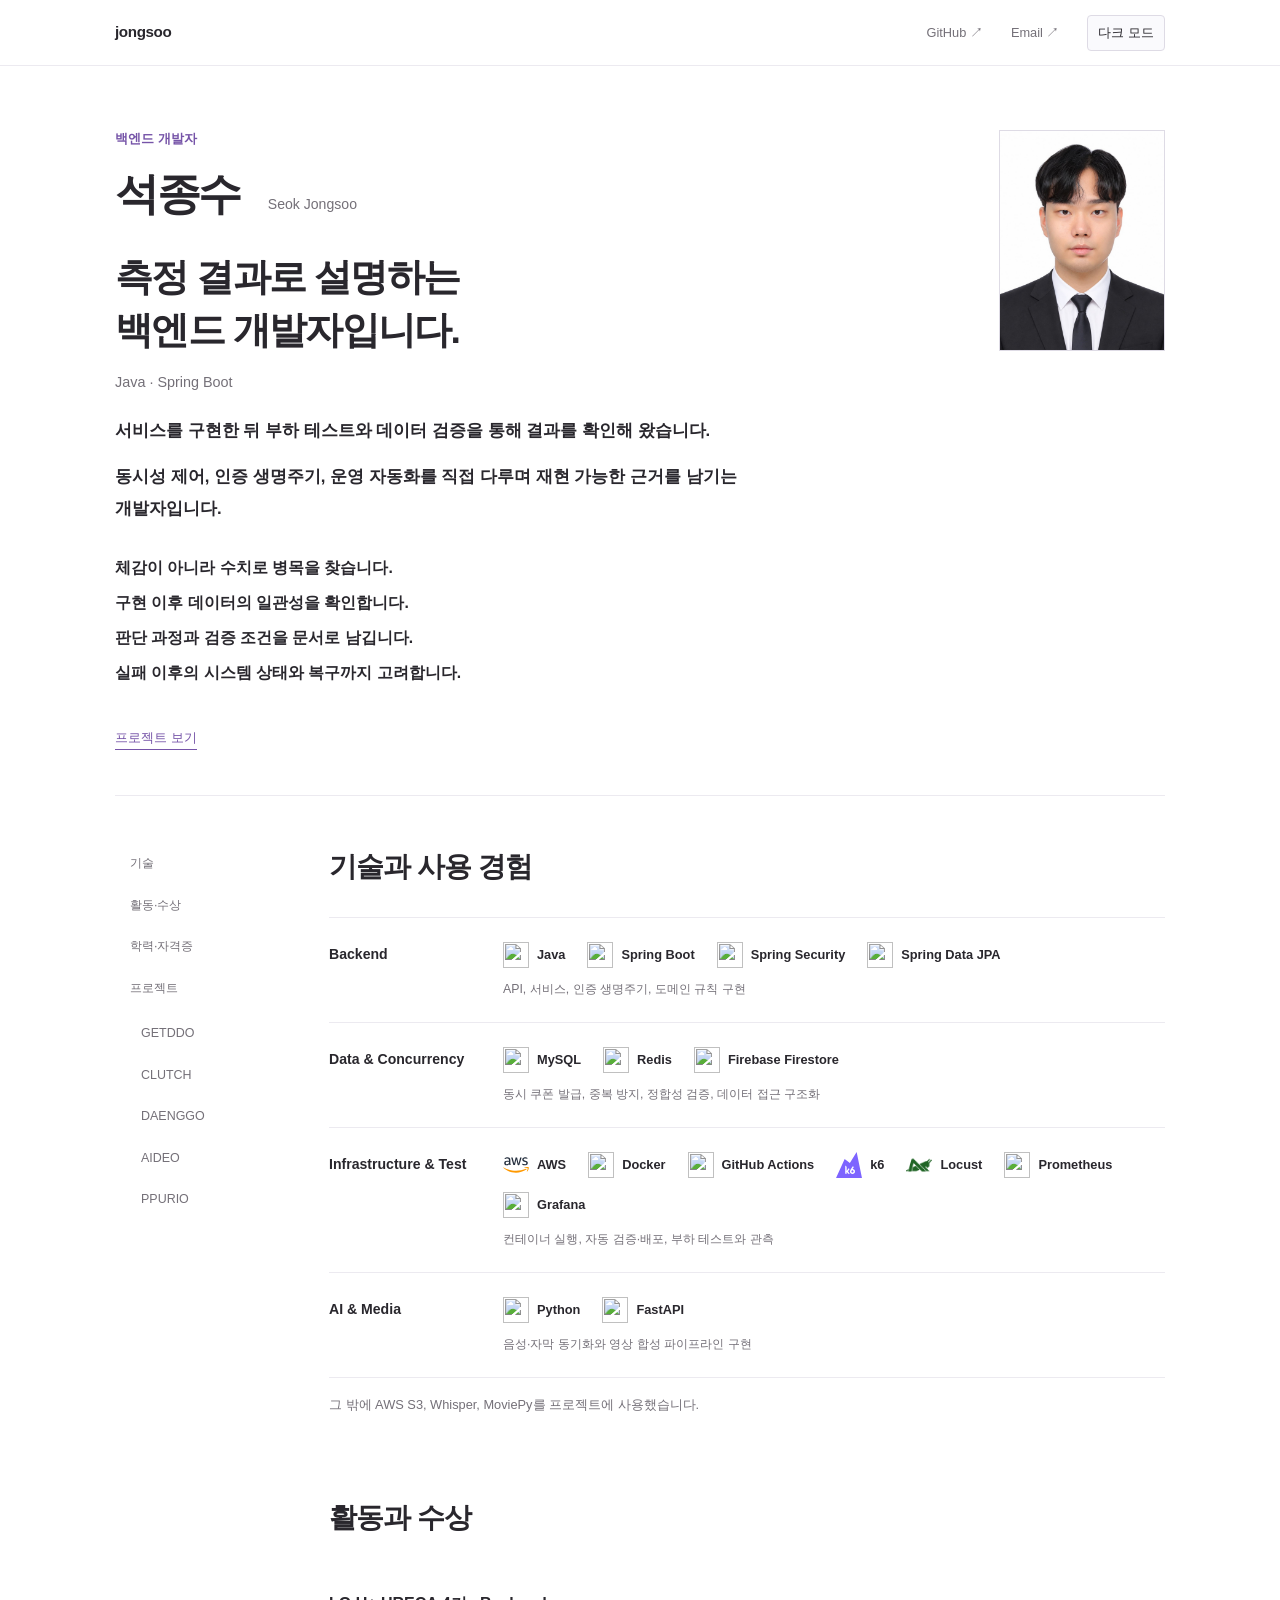
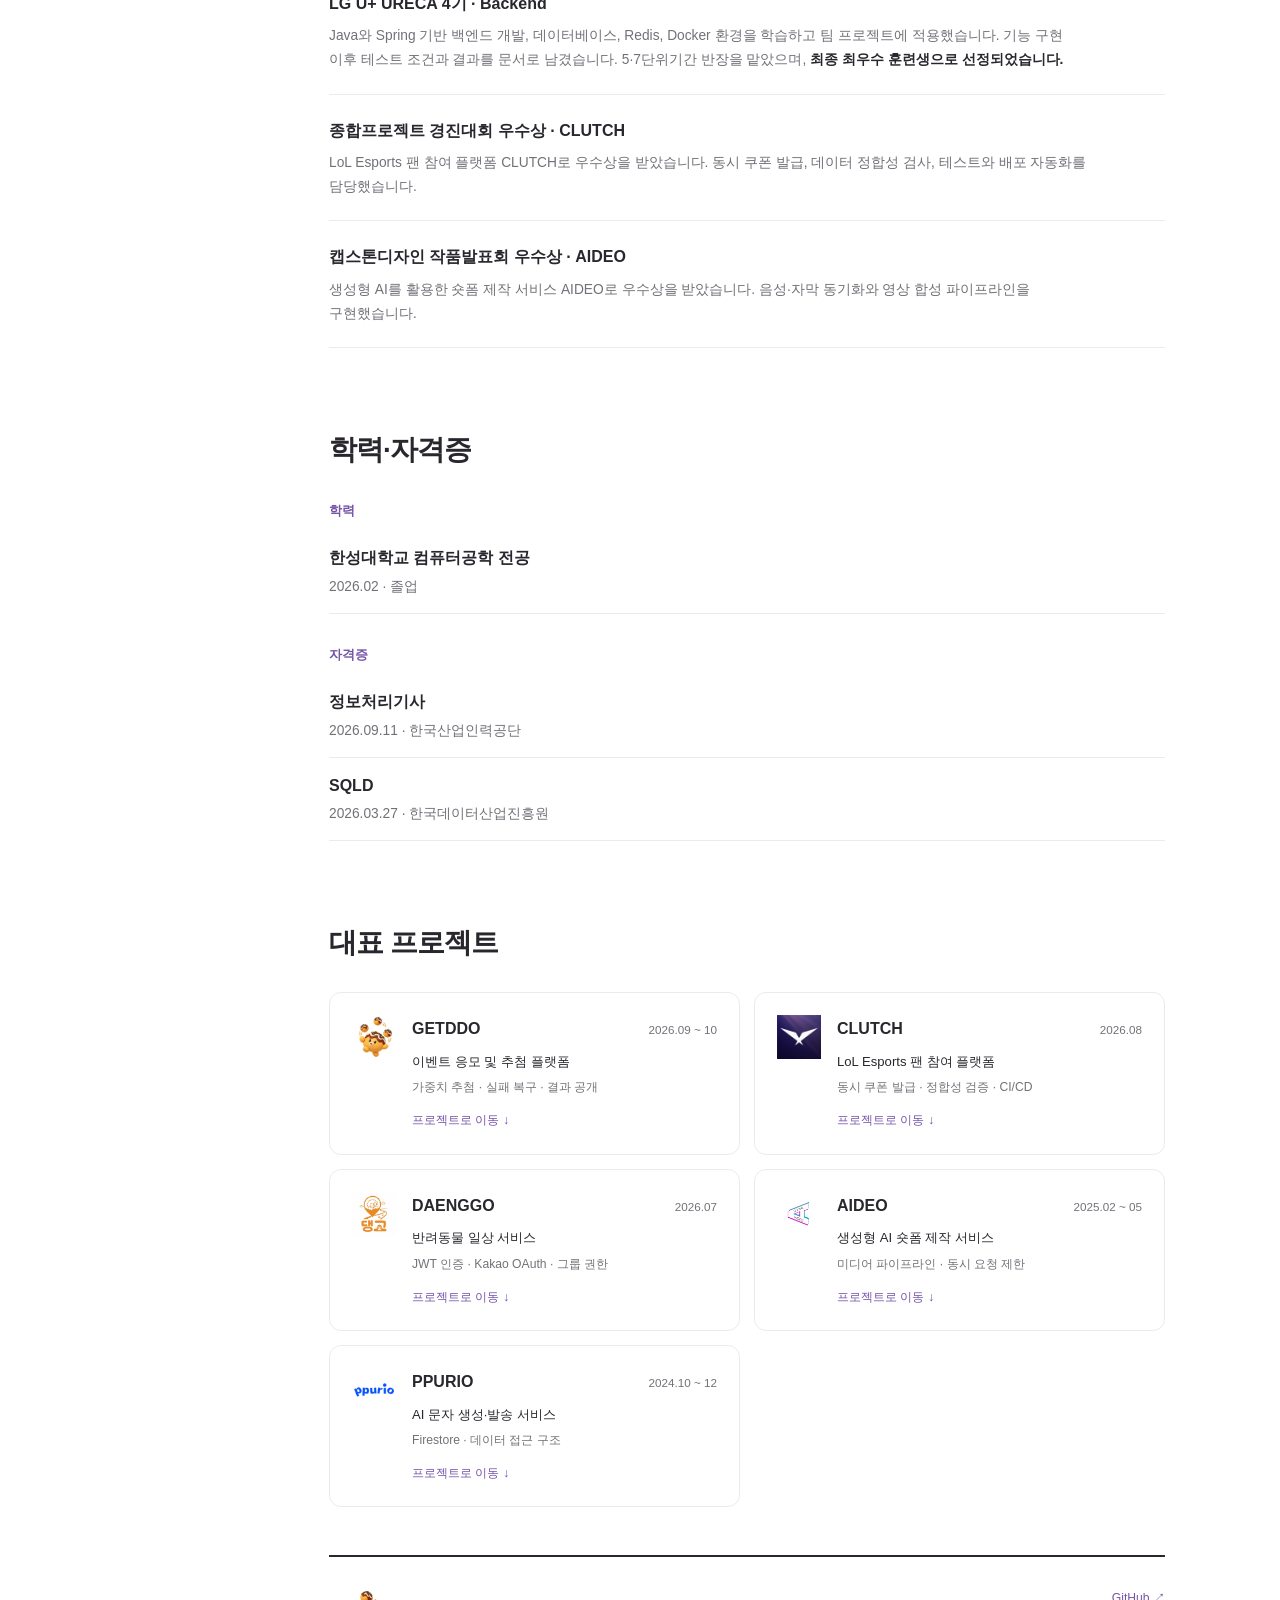
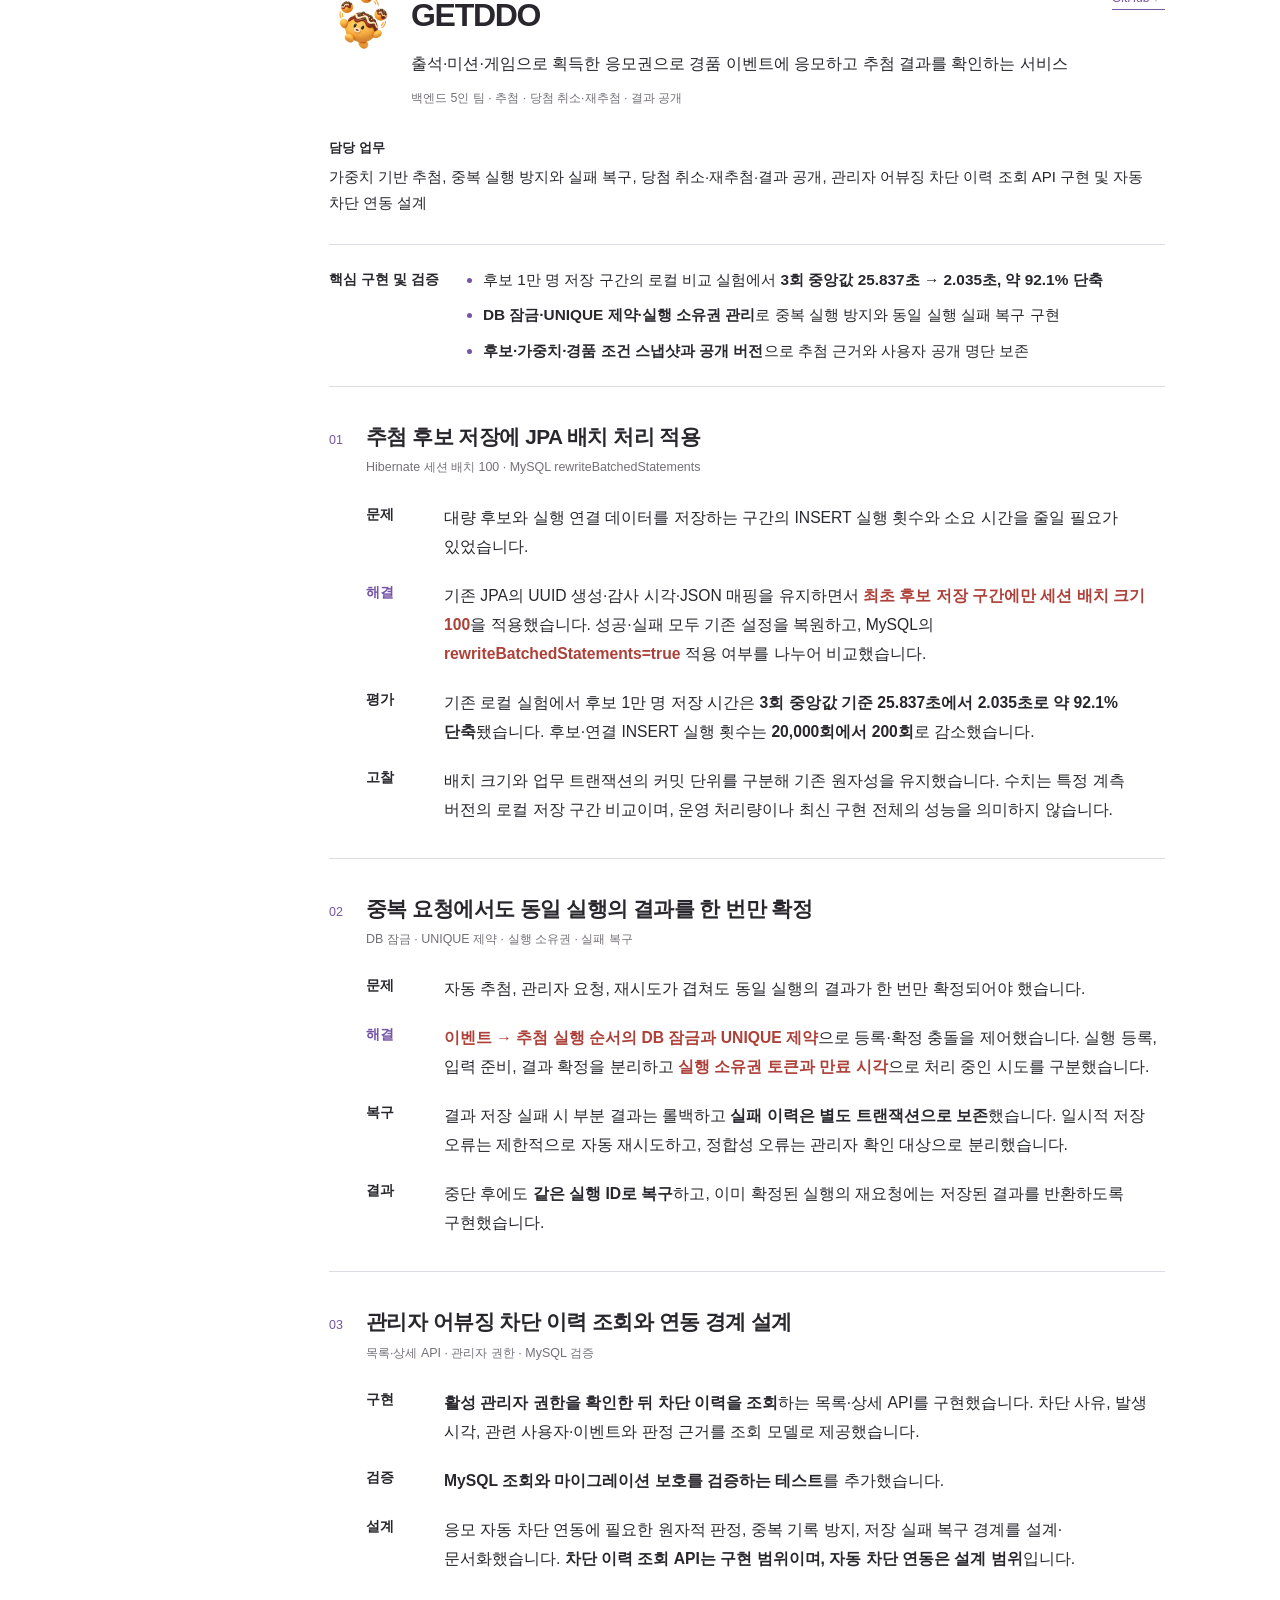
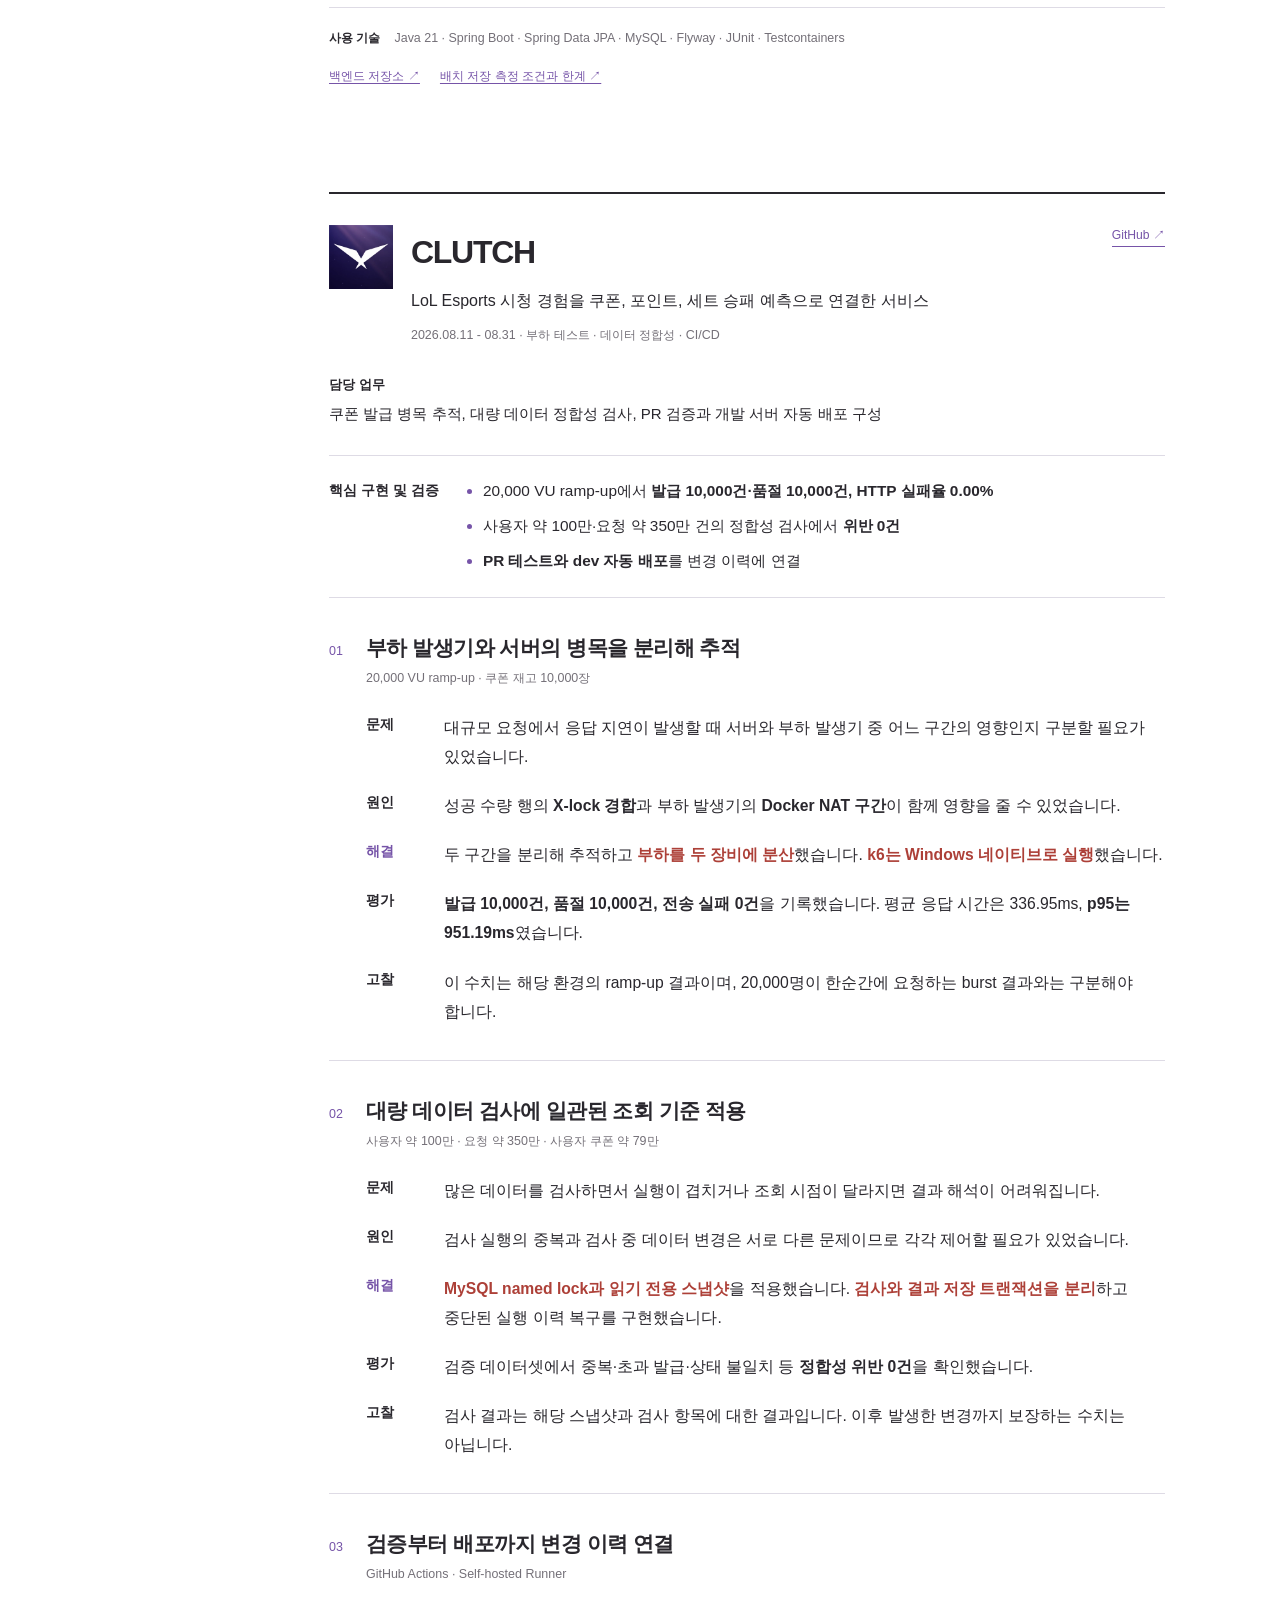
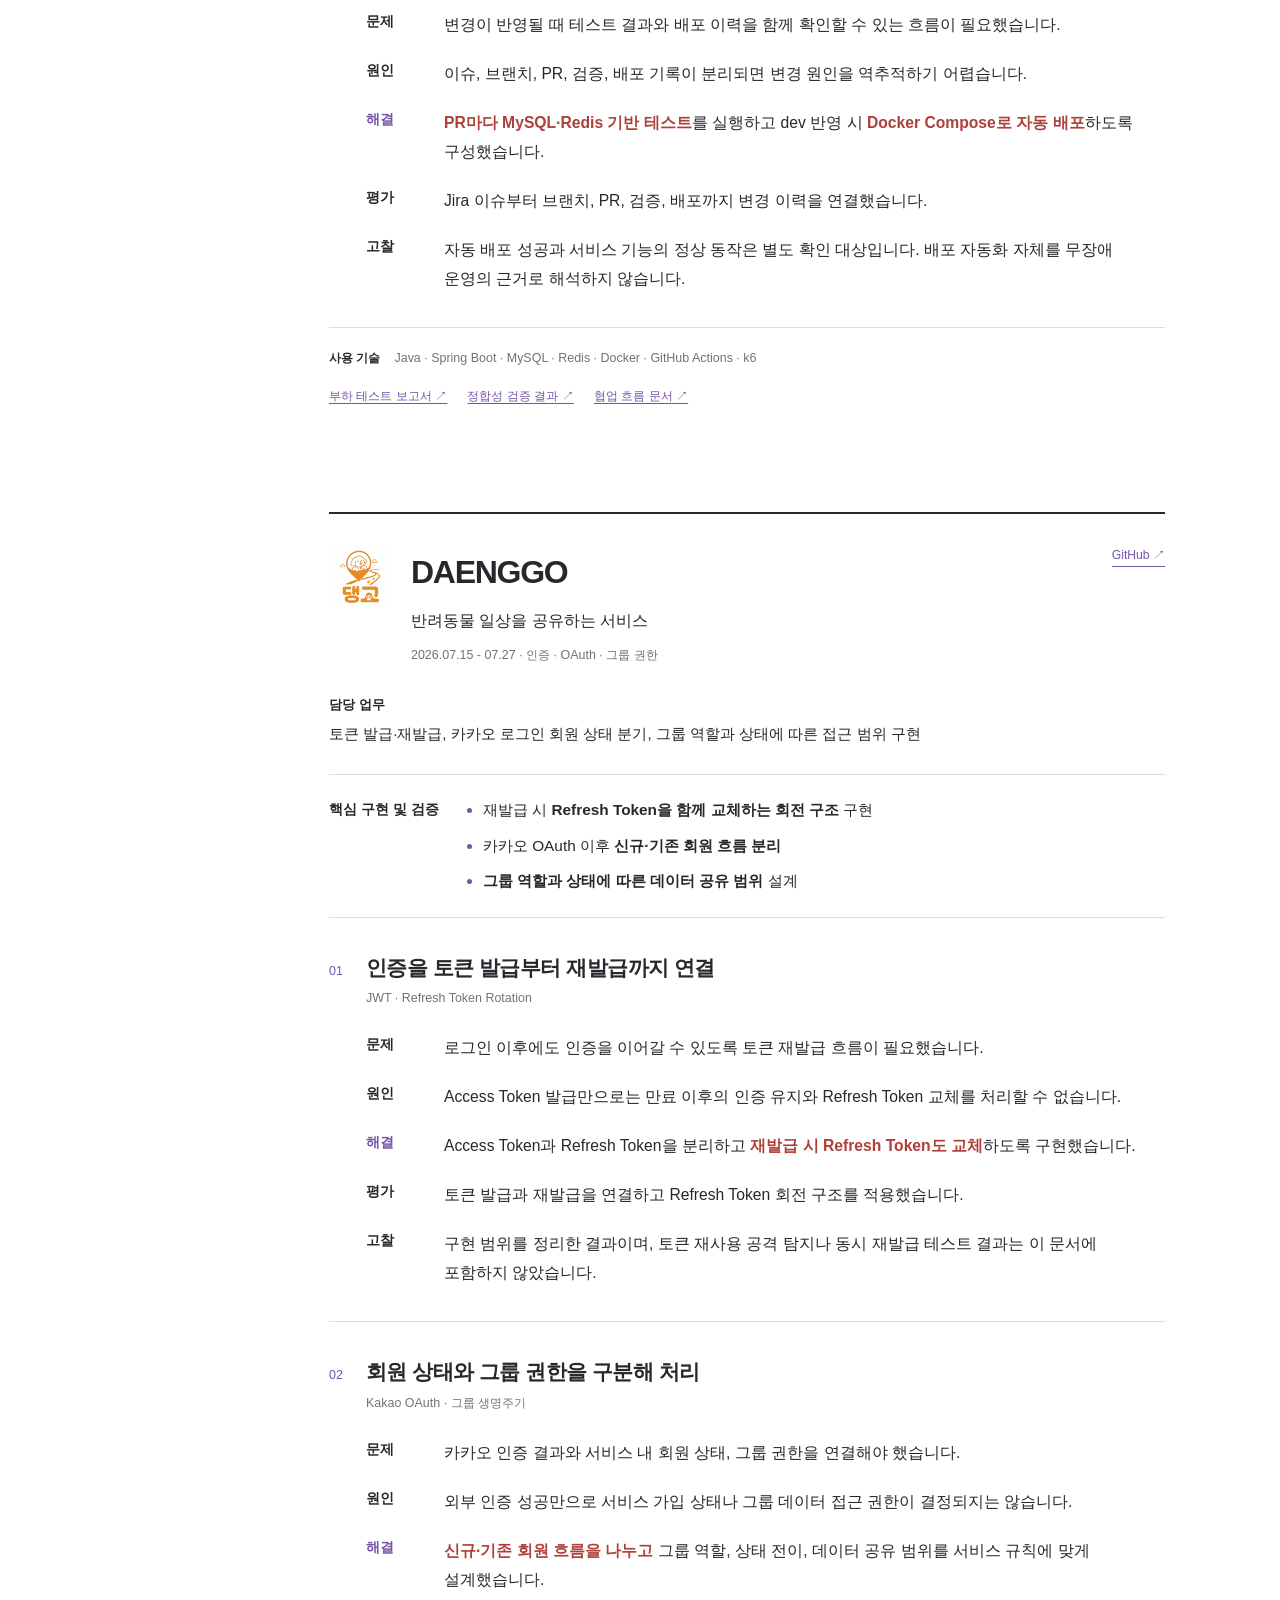
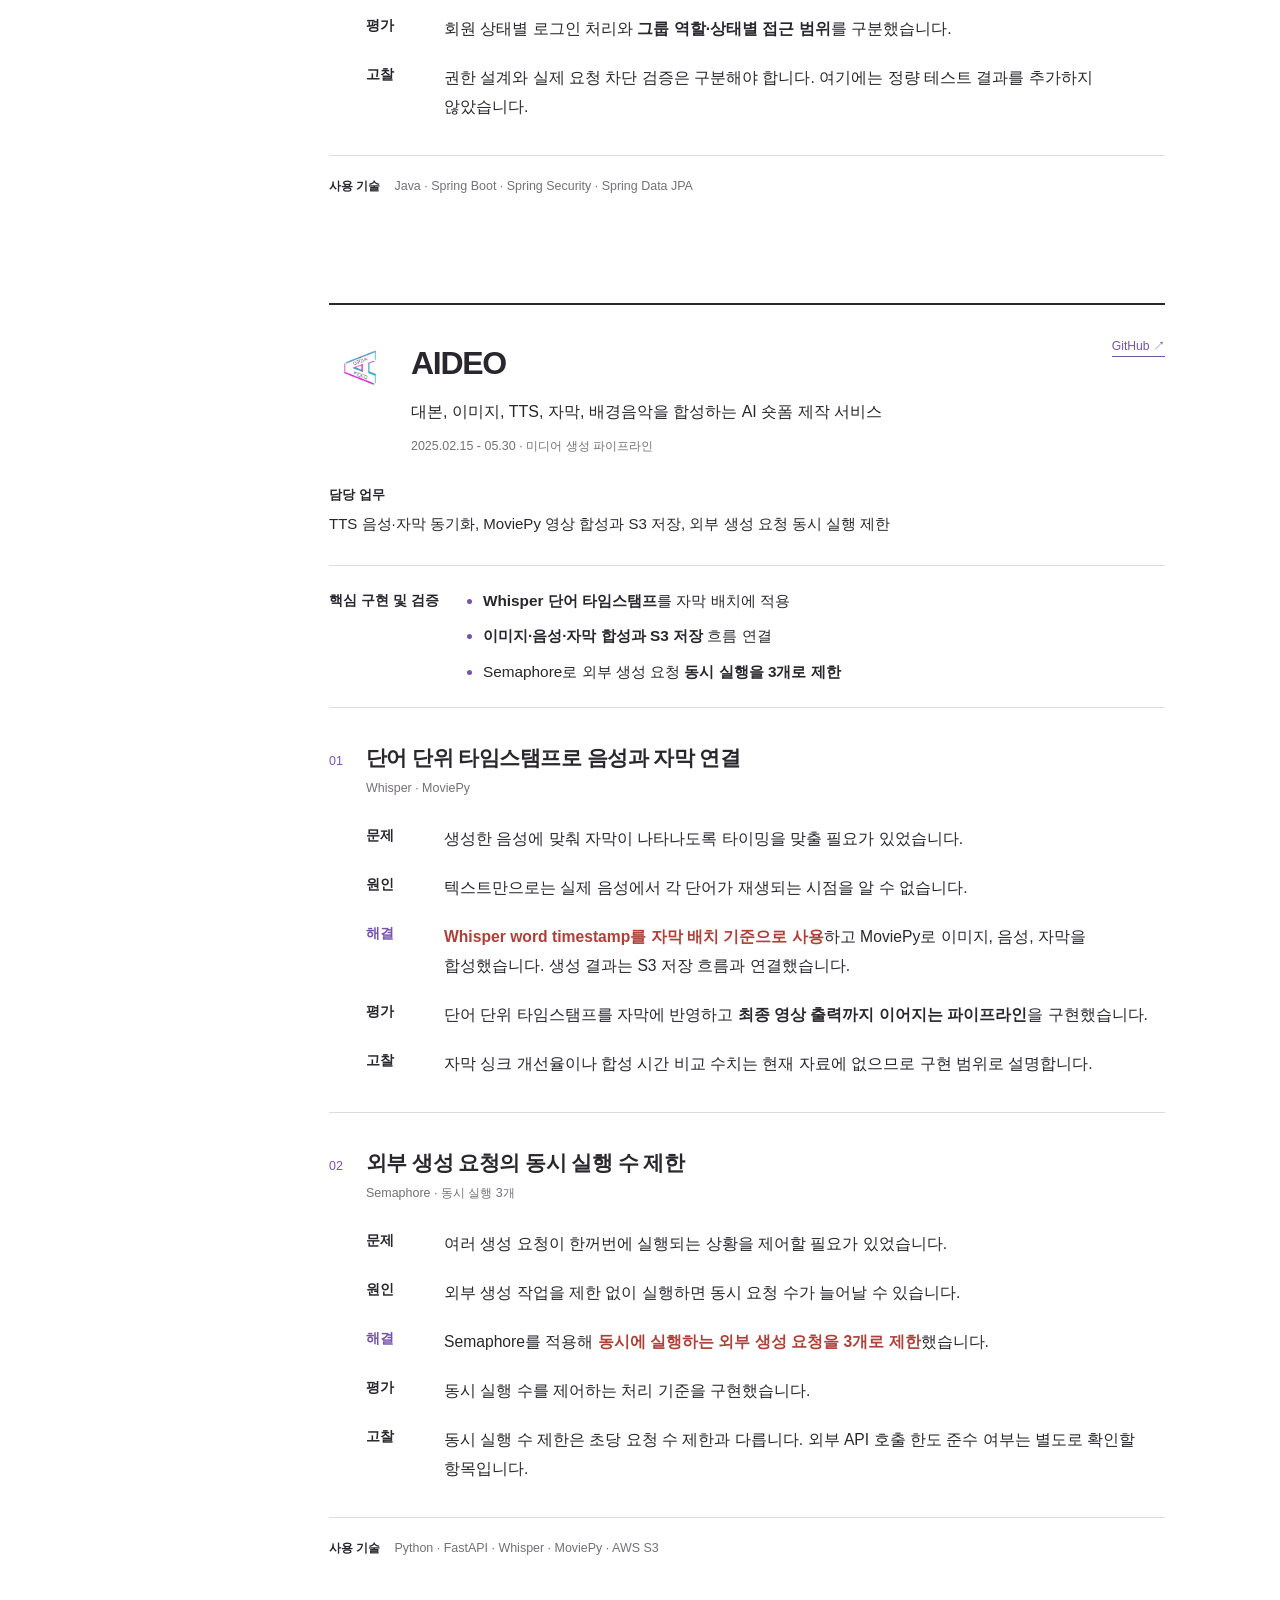
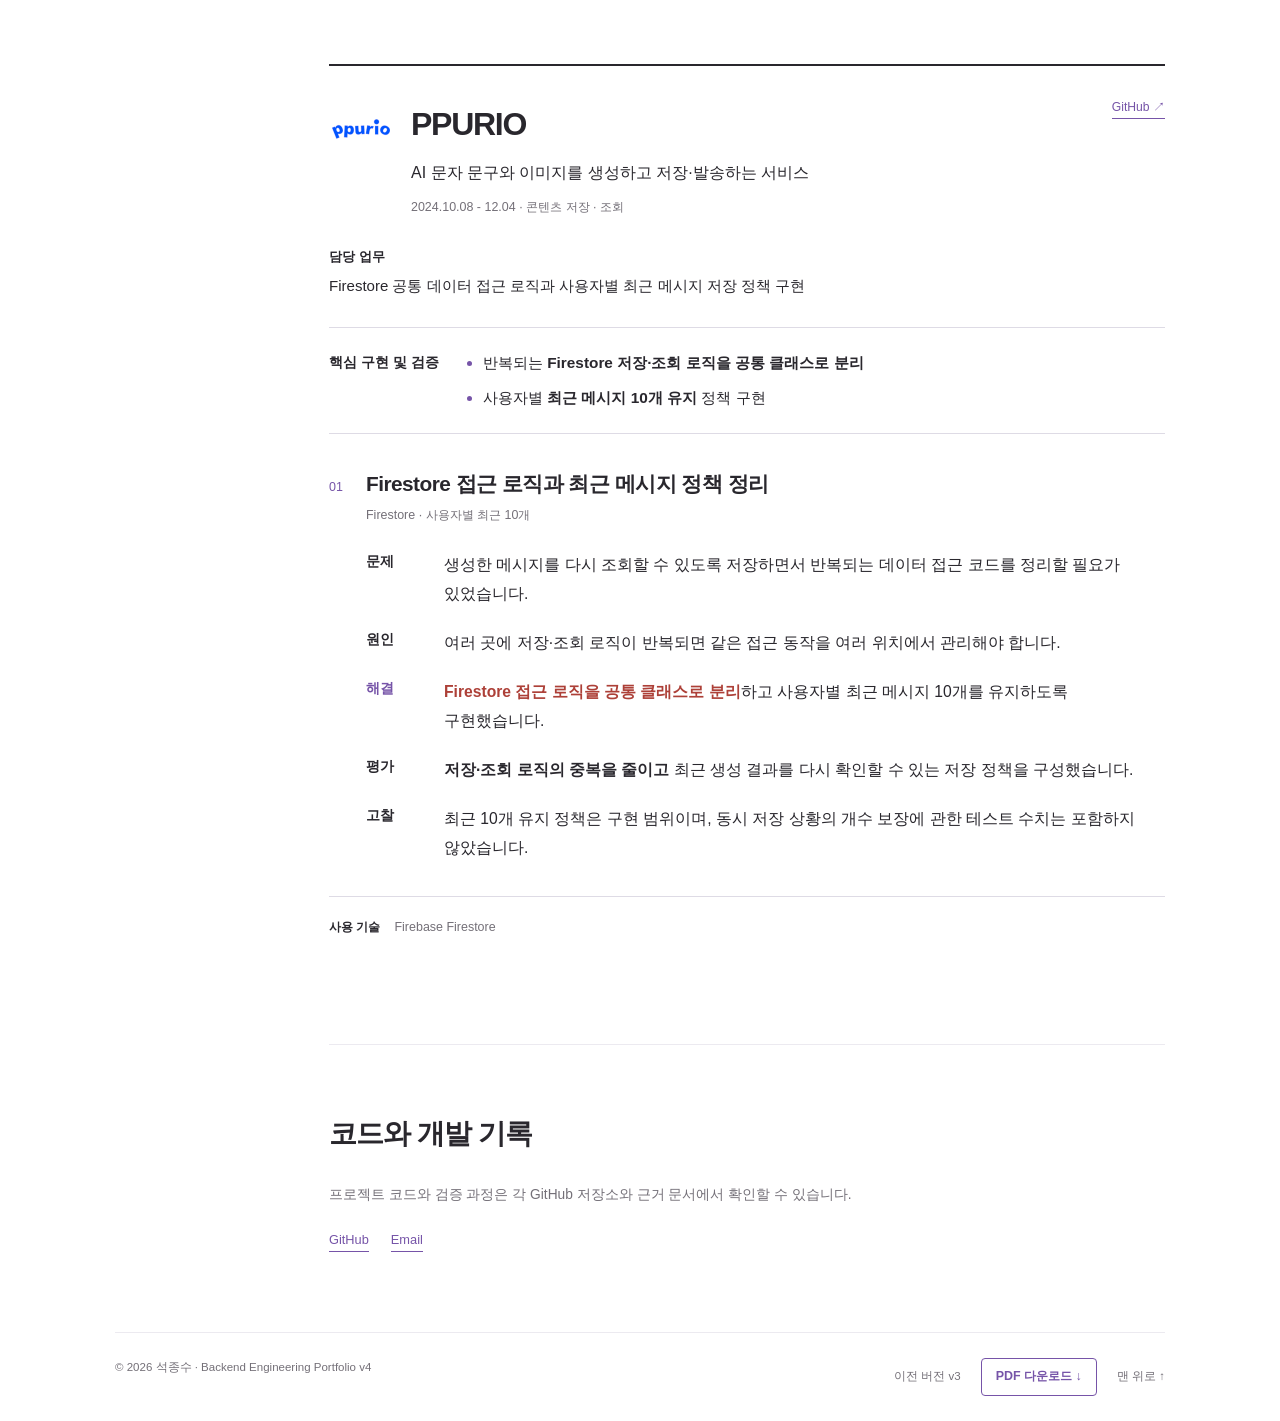
==== index.html @ 84644e37 "style: organize featured projects into navigation cards" ====
<!doctype html>
<html lang="ko">
<head>
  <meta charset="UTF-8"><meta name="viewport" content="width=device-width, initial-scale=1.0">
  <meta name="description" content="측정 결과로 설명하는 백엔드 개발자 석종수의 포트폴리오입니다.">
  <meta name="theme-color" content="#ffffff"><title>석종수 | Backend Engineering Portfolio v4</title>
  <script>
    (() => {
      let saved;
      try { saved = localStorage.getItem('portfolio-v2-theme'); } catch {}
      const theme = saved === 'dark' || saved === 'light'
        ? saved : (matchMedia('(prefers-color-scheme: dark)').matches ? 'dark' : 'light');
      document.documentElement.dataset.theme = theme;
      document.querySelector('meta[name="theme-color"]').content = theme === 'dark' ? '#17161c' : '#ffffff';
    })();
  </script>
  <link rel="stylesheet" href="styles.css?v=20261110-1">
</head>
<body>
  <a class="skip-link" href="#content">본문으로 바로가기</a>
  <header class="site-header"><a class="brand" href="#top">jongsoo</a><nav aria-label="외부 링크 및 화면 설정"><a href="https://github.com/seok-cess/Clutch-BE" target="_blank" rel="noreferrer">GitHub ↗</a><a href="mailto:whdtn7855@gmail.com">Email ↗</a><button class="theme-toggle" id="theme-toggle" type="button" aria-label="다크 모드" aria-pressed="false">다크 모드</button></nav></header>

  <section class="hero" id="top" aria-labelledby="hero-name">
    <div class="hero-copy">
      <p class="accent-text">백엔드 개발자</p>
      <div class="name-row"><h1 id="hero-name">석종수</h1><span>Seok Jongsoo</span></div>
      <p class="hero-statement">측정 결과로 설명하는<br>백엔드 개발자입니다.</p><p class="stack-line">Java · Spring Boot</p>
      <div class="introduction"><p>서비스를 구현한 뒤 부하 테스트와 데이터 검증을 통해 결과를 확인해 왔습니다.</p><p>동시성 제어, 인증 생명주기, 운영 자동화를 직접 다루며 재현 가능한 근거를 남기는 개발자입니다.</p></div>
      <ul class="principles"><li>체감이 아니라 수치로 병목을 찾습니다.</li><li>구현 이후 데이터의 일관성을 확인합니다.</li><li>판단 과정과 검증 조건을 문서로 남깁니다.</li><li>실패 이후의 시스템 상태와 복구까지 고려합니다.</li></ul>
      <a class="project-jump" href="#projects">프로젝트 보기</a>
    </div>
    <div class="portrait-placeholder"><img src="assets/profile.jpg" alt="검정색 정장을 입은 석종수의 프로필 사진" width="1106" height="1422" /></div>
  </section>

  <div class="page-layout" id="content">
    <nav class="section-nav" aria-label="페이지 목차">
      <a href="#skills">기술</a><a href="#activity">활동·수상</a><a href="#education">학력·자격증</a><a href="#projects">프로젝트</a>
      <div class="project-nav"><a href="#getddo">GETDDO</a><a href="#clutch">CLUTCH</a><a href="#daenggo">DAENGGO</a><a href="#aideo">AIDEO</a><a href="#ppurio">PPURIO</a></div>
    </nav>

    <main class="main-content">
      <section class="content-section" id="skills" aria-labelledby="skills-title">
        <h2 id="skills-title">기술과 사용 경험</h2>
        <div class="skill-groups">
          <section class="skill-group">
            <div class="skill-group-heading"><h3>Backend</h3><p>API, 서비스, 인증 생명주기, 도메인 규칙 구현</p></div>
            <ul class="skill-icons">
              <li><img src="https://cdn.jsdelivr.net/gh/devicons/devicon@latest/icons/java/java-original.svg" alt="" loading="lazy" width="36" height="36"><span>Java</span></li>
              <li><img src="https://cdn.jsdelivr.net/gh/devicons/devicon@latest/icons/spring/spring-original.svg" alt="" loading="lazy" width="36" height="36"><span>Spring Boot</span></li>
              <li><img src="https://cdn.jsdelivr.net/gh/devicons/devicon@latest/icons/spring/spring-original.svg" alt="" loading="lazy" width="36" height="36"><span>Spring Security</span></li>
              <li><img src="https://cdn.jsdelivr.net/gh/devicons/devicon@latest/icons/spring/spring-original.svg" alt="" loading="lazy" width="36" height="36"><span>Spring Data JPA</span></li>
            </ul>
          </section>
          <section class="skill-group">
            <div class="skill-group-heading"><h3>Data & Concurrency</h3><p>동시 쿠폰 발급, 중복 방지, 정합성 검증, 데이터 접근 구조화</p></div>
            <ul class="skill-icons">
              <li><img src="https://cdn.jsdelivr.net/gh/devicons/devicon@latest/icons/mysql/mysql-original.svg" alt="" loading="lazy" width="36" height="36"><span>MySQL</span></li>
              <li><img src="https://cdn.jsdelivr.net/gh/devicons/devicon@latest/icons/redis/redis-original.svg" alt="" loading="lazy" width="36" height="36"><span>Redis</span></li>
              <li><img src="https://cdn.jsdelivr.net/gh/devicons/devicon@latest/icons/firebase/firebase-original.svg" alt="" loading="lazy" width="36" height="36"><span>Firebase Firestore</span></li>
            </ul>
          </section>
          <section class="skill-group">
            <div class="skill-group-heading"><h3>Infrastructure & Test</h3><p>컨테이너 실행, 자동 검증·배포, 부하 테스트와 관측</p></div>
            <ul class="skill-icons">
              <li><img src="assets/icons/aws.svg" alt="" loading="lazy" width="36" height="36"><span>AWS</span></li>
              <li><img src="https://cdn.jsdelivr.net/gh/devicons/devicon@latest/icons/docker/docker-original.svg" alt="" loading="lazy" width="36" height="36"><span>Docker</span></li>
              <li><img src="https://cdn.jsdelivr.net/gh/devicons/devicon@latest/icons/githubactions/githubactions-original.svg" alt="" loading="lazy" width="36" height="36"><span>GitHub Actions</span></li>
              <li><img src="assets/icons/k6.svg" alt="" loading="lazy" width="36" height="36"><span>k6</span></li>
              <li><img src="assets/icons/locust.png" alt="" loading="lazy" width="36" height="36"><span>Locust</span></li>
              <li><img src="https://cdn.jsdelivr.net/gh/devicons/devicon@latest/icons/prometheus/prometheus-original.svg" alt="" loading="lazy" width="36" height="36"><span>Prometheus</span></li>
              <li><img src="https://cdn.jsdelivr.net/gh/devicons/devicon@latest/icons/grafana/grafana-original.svg" alt="" loading="lazy" width="36" height="36"><span>Grafana</span></li>
            </ul>
          </section>
          <section class="skill-group">
            <div class="skill-group-heading"><h3>AI & Media</h3><p>음성·자막 동기화와 영상 합성 파이프라인 구현</p></div>
            <ul class="skill-icons">
              <li><img src="https://cdn.jsdelivr.net/gh/devicons/devicon@latest/icons/python/python-original.svg" alt="" loading="lazy" width="36" height="36"><span>Python</span></li>
              <li><img src="https://cdn.jsdelivr.net/gh/devicons/devicon@latest/icons/fastapi/fastapi-original.svg" alt="" loading="lazy" width="36" height="36"><span>FastAPI</span></li>
            </ul>
          </section>
        </div>
        <p class="skill-additional">그 밖에 AWS S3, Whisper, MoviePy를 프로젝트에 사용했습니다.</p>
      </section>

      <section class="content-section" id="activity" aria-labelledby="activity-title"><h2 id="activity-title">활동과 수상</h2>
        <article class="simple-entry"><h3>LG U+ URECA 4기 · Backend</h3><p>Java와 Spring 기반 백엔드 개발, 데이터베이스, Redis, Docker 환경을 학습하고 팀 프로젝트에 적용했습니다. 기능 구현 이후 테스트 조건과 결과를 문서로 남겼습니다. 5·7단위기간 반장을 맡았으며, <strong>최종 최우수 훈련생으로 선정되었습니다.</strong></p></article>
        <article class="simple-entry"><h3>종합프로젝트 경진대회 우수상 · CLUTCH</h3><p>LoL Esports 팬 참여 플랫폼 CLUTCH로 우수상을 받았습니다. 동시 쿠폰 발급, 데이터 정합성 검사, 테스트와 배포 자동화를 담당했습니다.</p></article>
        <article class="simple-entry"><h3>캡스톤디자인 작품발표회 우수상 · AIDEO</h3><p>생성형 AI를 활용한 숏폼 제작 서비스 AIDEO로 우수상을 받았습니다. 음성·자막 동기화와 영상 합성 파이프라인을 구현했습니다.</p></article>
      </section>

      <section class="content-section" id="education" aria-labelledby="education-title"><h2 id="education-title">학력·자격증</h2>
        <div class="resume-group"><h3>학력</h3>
          <article class="simple-entry education-entry"><h3>한성대학교 컴퓨터공학 전공</h3><p>2026.02 · 졸업</p></article>
        </div>
        <div class="resume-group"><h3 id="certifications">자격증</h3>
          <article class="simple-entry"><h3>정보처리기사</h3><p><time datetime="2026-09-11">2026.09.11</time> · 한국산업인력공단</p></article>
          <article class="simple-entry"><h3>SQLD</h3><p><time datetime="2026-03-27">2026.03.27</time> · 한국데이터산업진흥원</p></article>
        </div>
      </section>

      <section class="content-section projects-section" id="projects" aria-labelledby="projects-title"><h2 id="projects-title">대표 프로젝트</h2>
        <div class="project-overview">
          <a href="#getddo" aria-label="GETDDO 프로젝트 상세로 이동">
            <img src="assets/getddo.png" alt="" width="44" height="44" loading="lazy">
            <div class="project-card-copy">
              <div class="project-card-heading"><strong>GETDDO</strong><small>2026.09 ~ 10</small></div><span>이벤트 응모 및 추첨 플랫폼</span><span class="project-card-role">가중치 추첨 · 실패 복구 · 결과 공개</span>
              <span class="project-card-link">프로젝트로 이동 <span aria-hidden="true">↓</span></span>
            </div>
          </a>
          <a href="#clutch" aria-label="CLUTCH 프로젝트 상세로 이동">
            <img src="assets/clutch.png" alt="" width="44" height="44" loading="lazy">
            <div class="project-card-copy">
              <div class="project-card-heading"><strong>CLUTCH</strong><small>2026.08</small></div><span>LoL Esports 팬 참여 플랫폼</span><span class="project-card-role">동시 쿠폰 발급 · 정합성 검증 · CI/CD</span>
              <span class="project-card-link">프로젝트로 이동 <span aria-hidden="true">↓</span></span>
            </div>
          </a>
          <a href="#daenggo" aria-label="DAENGGO 프로젝트 상세로 이동">
            <img src="assets/daenggo.png" alt="" width="44" height="44" loading="lazy">
            <div class="project-card-copy">
              <div class="project-card-heading"><strong>DAENGGO</strong><small>2026.07</small></div><span>반려동물 일상 서비스</span><span class="project-card-role">JWT 인증 · Kakao OAuth · 그룹 권한</span>
              <span class="project-card-link">프로젝트로 이동 <span aria-hidden="true">↓</span></span>
            </div>
          </a>
          <a href="#aideo" aria-label="AIDEO 프로젝트 상세로 이동">
            <img src="assets/aideo.png" alt="" width="44" height="44" loading="lazy">
            <div class="project-card-copy">
              <div class="project-card-heading"><strong>AIDEO</strong><small>2025.02 ~ 05</small></div><span>생성형 AI 숏폼 제작 서비스</span><span class="project-card-role">미디어 파이프라인 · 동시 요청 제한</span>
              <span class="project-card-link">프로젝트로 이동 <span aria-hidden="true">↓</span></span>
            </div>
          </a>
          <a href="#ppurio" aria-label="PPURIO 프로젝트 상세로 이동">
            <img src="assets/ppurio.png" alt="" width="44" height="44" loading="lazy">
            <div class="project-card-copy">
              <div class="project-card-heading"><strong>PPURIO</strong><small>2024.10 ~ 12</small></div><span>AI 문자 생성·발송 서비스</span><span class="project-card-role">Firestore · 데이터 접근 구조</span>
              <span class="project-card-link">프로젝트로 이동 <span aria-hidden="true">↓</span></span>
            </div>
          </a>
        </div>
      </section>

      <article class="project-document case-document" id="getddo" aria-labelledby="getddo-title">
        <header class="project-header">
          <img class="case-logo" src="assets/getddo.png" width="64" height="64" alt="GETDDO GitHub 조직 프로필 이미지" loading="lazy">
          <div class="project-heading"><h2 id="getddo-title">GETDDO</h2><p class="case-description">출석·미션·게임으로 획득한 응모권으로 경품 이벤트에 응모하고 추첨 결과를 확인하는 서비스</p><p class="case-meta">백엔드 5인 팀 · 추첨 · 당첨 취소·재추첨 · 결과 공개</p></div>
          <a href="https://github.com/Uplus-GETDDO/getddo-be" target="_blank" rel="noreferrer">GitHub ↗</a>
        </header>
        <p class="responsibility"><strong>담당 업무</strong>가중치 기반 추첨, 중복 실행 방지와 실패 복구, 당첨 취소·재추첨·결과 공개, 관리자 어뷰징 차단 이력 조회 API 구현 및 자동 차단 연동 설계</p>
        <section class="key-results" aria-label="GETDDO 핵심 구현 및 검증"><h3>핵심 구현 및 검증</h3><ul><li>후보 1만 명 저장 구간의 로컬 비교 실험에서 <strong>3회 중앙값 25.837초 → 2.035초, 약 92.1% 단축</strong></li><li><strong>DB 잠금·UNIQUE 제약·실행 소유권 관리</strong>로 중복 실행 방지와 동일 실행 실패 복구 구현</li><li><strong>후보·가중치·경품 조건 스냅샷과 공개 버전</strong>으로 추첨 근거와 사용자 공개 명단 보존</li></ul></section>
        <div class="case-list">
          <section class="project-case" aria-labelledby="getddo-case-1">
            <header class="case-heading"><span aria-hidden="true">01</span><div><h3 id="getddo-case-1">추첨 후보 저장에 JPA 배치 처리 적용</h3><p>Hibernate 세션 배치 100 · MySQL rewriteBatchedStatements</p></div></header>
            <dl class="case-stages">
              <div><dt>문제</dt><dd>대량 후보와 실행 연결 데이터를 저장하는 구간의 INSERT 실행 횟수와 소요 시간을 줄일 필요가 있었습니다.</dd></div>
              <div class="solution"><dt>해결</dt><dd>기존 JPA의 UUID 생성·감사 시각·JSON 매핑을 유지하면서 <strong>최초 후보 저장 구간에만 세션 배치 크기 100</strong>을 적용했습니다. 성공·실패 모두 기존 설정을 복원하고, MySQL의 <strong>rewriteBatchedStatements=true</strong> 적용 여부를 나누어 비교했습니다.</dd></div>
              <div><dt>평가</dt><dd>기존 로컬 실험에서 후보 1만 명 저장 시간은 <strong>3회 중앙값 기준 25.837초에서 2.035초로 약 92.1% 단축</strong>됐습니다. 후보·연결 INSERT 실행 횟수는 <strong>20,000회에서 200회</strong>로 감소했습니다.</dd></div>
              <div><dt>고찰</dt><dd>배치 크기와 업무 트랜잭션의 커밋 단위를 구분해 기존 원자성을 유지했습니다. 수치는 특정 계측 버전의 로컬 저장 구간 비교이며, 운영 처리량이나 최신 구현 전체의 성능을 의미하지 않습니다.</dd></div>
            </dl>
          </section>
          <section class="project-case" aria-labelledby="getddo-case-2">
            <header class="case-heading"><span aria-hidden="true">02</span><div><h3 id="getddo-case-2">중복 요청에서도 동일 실행의 결과를 한 번만 확정</h3><p>DB 잠금 · UNIQUE 제약 · 실행 소유권 · 실패 복구</p></div></header>
            <dl class="case-stages">
              <div><dt>문제</dt><dd>자동 추첨, 관리자 요청, 재시도가 겹쳐도 동일 실행의 결과가 한 번만 확정되어야 했습니다.</dd></div>
              <div class="solution"><dt>해결</dt><dd><strong>이벤트 → 추첨 실행 순서의 DB 잠금과 UNIQUE 제약</strong>으로 등록·확정 충돌을 제어했습니다. 실행 등록, 입력 준비, 결과 확정을 분리하고 <strong>실행 소유권 토큰과 만료 시각</strong>으로 처리 중인 시도를 구분했습니다.</dd></div>
              <div><dt>복구</dt><dd>결과 저장 실패 시 부분 결과는 롤백하고 <strong>실패 이력은 별도 트랜잭션으로 보존</strong>했습니다. 일시적 저장 오류는 제한적으로 자동 재시도하고, 정합성 오류는 관리자 확인 대상으로 분리했습니다.</dd></div>
              <div><dt>결과</dt><dd>중단 후에도 <strong>같은 실행 ID로 복구</strong>하고, 이미 확정된 실행의 재요청에는 저장된 결과를 반환하도록 구현했습니다.</dd></div>
            </dl>
          </section>
          <section class="project-case" aria-labelledby="getddo-case-3">
            <header class="case-heading"><span aria-hidden="true">03</span><div><h3 id="getddo-case-3">관리자 어뷰징 차단 이력 조회와 연동 경계 설계</h3><p>목록·상세 API · 관리자 권한 · MySQL 검증</p></div></header>
            <dl class="case-stages">
              <div><dt>구현</dt><dd><strong>활성 관리자 권한을 확인한 뒤 차단 이력을 조회</strong>하는 목록·상세 API를 구현했습니다. 차단 사유, 발생 시각, 관련 사용자·이벤트와 판정 근거를 조회 모델로 제공했습니다.</dd></div>
              <div><dt>검증</dt><dd><strong>MySQL 조회와 마이그레이션 보호를 검증하는 테스트</strong>를 추가했습니다.</dd></div>
              <div><dt>설계</dt><dd>응모 자동 차단 연동에 필요한 원자적 판정, 중복 기록 방지, 저장 실패 복구 경계를 설계·문서화했습니다. <strong>차단 이력 조회 API는 구현 범위이며, 자동 차단 연동은 설계 범위</strong>입니다.</dd></div>
            </dl>
          </section>
        </div>
        <footer class="case-footer"><p><strong>사용 기술</strong>Java 21 · Spring Boot · Spring Data JPA · MySQL · Flyway · JUnit · Testcontainers</p><nav aria-label="GETDDO 근거 자료"><a href="https://github.com/Uplus-GETDDO/getddo-be" target="_blank" rel="noreferrer">백엔드 저장소 ↗</a><a href="https://github.com/Uplus-GETDDO/getddo-be/blob/HEAD/docs/03-database/drawing-snapshot-batching.md" target="_blank" rel="noreferrer">배치 저장 측정 조건과 한계 ↗</a></nav></footer>
      </article>

      <article class="project-document case-document" id="clutch" aria-labelledby="clutch-title">
        <header class="project-header">
          <img class="case-logo" src="assets/clutch.png" width="64" height="64" alt="CLUTCH 로고" loading="lazy">
          <div class="project-heading"><h2 id="clutch-title">CLUTCH</h2><p class="case-description">LoL Esports 시청 경험을 쿠폰, 포인트, 세트 승패 예측으로 연결한 서비스</p><p class="case-meta">2026.08.11 - 08.31 · 부하 테스트 · 데이터 정합성 · CI/CD</p></div>
          <a href="https://github.com/seok-cess/Clutch-BE" target="_blank" rel="noreferrer">GitHub ↗</a>
        </header>
        <p class="responsibility"><strong>담당 업무</strong>쿠폰 발급 병목 추적, 대량 데이터 정합성 검사, PR 검증과 개발 서버 자동 배포 구성</p>
        <section class="key-results" aria-label="CLUTCH 핵심 구현 및 검증"><h3>핵심 구현 및 검증</h3><ul><li>20,000 VU ramp-up에서 <strong>발급 10,000건·품절 10,000건, HTTP 실패율 0.00%</strong></li><li>사용자 약 100만·요청 약 350만 건의 정합성 검사에서 <strong>위반 0건</strong></li><li><strong>PR 테스트와 dev 자동 배포</strong>를 변경 이력에 연결</li></ul></section>
        <div class="case-list">
          <section class="project-case" aria-labelledby="clutch-case-1">
            <header class="case-heading"><span aria-hidden="true">01</span><div><h3 id="clutch-case-1">부하 발생기와 서버의 병목을 분리해 추적</h3><p>20,000 VU ramp-up · 쿠폰 재고 10,000장</p></div></header>
            <dl class="case-stages"><div><dt>문제</dt><dd>대규모 요청에서 응답 지연이 발생할 때 서버와 부하 발생기 중 어느 구간의 영향인지 구분할 필요가 있었습니다.</dd></div><div><dt>원인</dt><dd>성공 수량 행의 <strong>X-lock 경합</strong>과 부하 발생기의 <strong>Docker NAT 구간</strong>이 함께 영향을 줄 수 있었습니다.</dd></div><div class="solution"><dt>해결</dt><dd>두 구간을 분리해 추적하고 <strong>부하를 두 장비에 분산</strong>했습니다. <strong>k6는 Windows 네이티브로 실행</strong>했습니다.</dd></div><div><dt>평가</dt><dd><strong>발급 10,000건, 품절 10,000건, 전송 실패 0건</strong>을 기록했습니다. 평균 응답 시간은 336.95ms, <strong>p95는 951.19ms</strong>였습니다.</dd></div><div><dt>고찰</dt><dd>이 수치는 해당 환경의 ramp-up 결과이며, 20,000명이 한순간에 요청하는 burst 결과와는 구분해야 합니다.</dd></div></dl>
          </section>
          <section class="project-case" aria-labelledby="clutch-case-2">
            <header class="case-heading"><span aria-hidden="true">02</span><div><h3 id="clutch-case-2">대량 데이터 검사에 일관된 조회 기준 적용</h3><p>사용자 약 100만 · 요청 약 350만 · 사용자 쿠폰 약 79만</p></div></header>
            <dl class="case-stages"><div><dt>문제</dt><dd>많은 데이터를 검사하면서 실행이 겹치거나 조회 시점이 달라지면 결과 해석이 어려워집니다.</dd></div><div><dt>원인</dt><dd>검사 실행의 중복과 검사 중 데이터 변경은 서로 다른 문제이므로 각각 제어할 필요가 있었습니다.</dd></div><div class="solution"><dt>해결</dt><dd><strong>MySQL named lock과 읽기 전용 스냅샷</strong>을 적용했습니다. <strong>검사와 결과 저장 트랜잭션을 분리</strong>하고 중단된 실행 이력 복구를 구현했습니다.</dd></div><div><dt>평가</dt><dd>검증 데이터셋에서 중복·초과 발급·상태 불일치 등 <strong>정합성 위반 0건</strong>을 확인했습니다.</dd></div><div><dt>고찰</dt><dd>검사 결과는 해당 스냅샷과 검사 항목에 대한 결과입니다. 이후 발생한 변경까지 보장하는 수치는 아닙니다.</dd></div></dl>
          </section>
          <section class="project-case" aria-labelledby="clutch-case-3">
            <header class="case-heading"><span aria-hidden="true">03</span><div><h3 id="clutch-case-3">검증부터 배포까지 변경 이력 연결</h3><p>GitHub Actions · Self-hosted Runner</p></div></header>
            <dl class="case-stages"><div><dt>문제</dt><dd>변경이 반영될 때 테스트 결과와 배포 이력을 함께 확인할 수 있는 흐름이 필요했습니다.</dd></div><div><dt>원인</dt><dd>이슈, 브랜치, PR, 검증, 배포 기록이 분리되면 변경 원인을 역추적하기 어렵습니다.</dd></div><div class="solution"><dt>해결</dt><dd><strong>PR마다 MySQL·Redis 기반 테스트</strong>를 실행하고 dev 반영 시 <strong>Docker Compose로 자동 배포</strong>하도록 구성했습니다.</dd></div><div><dt>평가</dt><dd>Jira 이슈부터 브랜치, PR, 검증, 배포까지 변경 이력을 연결했습니다.</dd></div><div><dt>고찰</dt><dd>자동 배포 성공과 서비스 기능의 정상 동작은 별도 확인 대상입니다. 배포 자동화 자체를 무장애 운영의 근거로 해석하지 않습니다.</dd></div></dl>
          </section>
        </div>
        <footer class="case-footer"><p><strong>사용 기술</strong>Java · Spring Boot · MySQL · Redis · Docker · GitHub Actions · k6</p><nav aria-label="CLUTCH 근거 자료"><a href="https://github.com/seok-cess/Clutch-BE/blob/dev/docs/07-verification/results/2026-08-30-coupon-20000-vu-load-test.md" target="_blank" rel="noreferrer">부하 테스트 보고서 ↗</a><a href="https://github.com/seok-cess/Clutch-BE/blob/dev/docs/07-verification/results/2026-08-26-coupon-integrity.md" target="_blank" rel="noreferrer">정합성 검증 결과 ↗</a><a href="https://github.com/seok-cess/Clutch-BE/blob/dev/docs/04-conventions/jira-github-workflow.md" target="_blank" rel="noreferrer">협업 흐름 문서 ↗</a></nav></footer>
      </article>

      <article class="project-document case-document" id="daenggo" aria-labelledby="daenggo-title">
        <header class="project-header">
          <img class="case-logo" src="assets/daenggo.png" width="64" height="64" alt="댕고 로고" loading="lazy">
          <div class="project-heading"><h2 id="daenggo-title">DAENGGO</h2><p class="case-description">반려동물 일상을 공유하는 서비스</p><p class="case-meta">2026.07.15 - 07.27 · 인증 · OAuth · 그룹 권한</p></div>
          <a href="https://github.com/meongkk/daenggo-BE" target="_blank" rel="noreferrer">GitHub ↗</a>
        </header>
        <p class="responsibility"><strong>담당 업무</strong>토큰 발급·재발급, 카카오 로그인 회원 상태 분기, 그룹 역할과 상태에 따른 접근 범위 구현</p>
        <section class="key-results" aria-label="DAENGGO 핵심 구현 및 검증"><h3>핵심 구현 및 검증</h3><ul><li>재발급 시 <strong>Refresh Token을 함께 교체하는 회전 구조</strong> 구현</li><li>카카오 OAuth 이후 <strong>신규·기존 회원 흐름 분리</strong></li><li><strong>그룹 역할과 상태에 따른 데이터 공유 범위</strong> 설계</li></ul></section>
        <div class="case-list">
          <section class="project-case" aria-labelledby="daenggo-case-1">
            <header class="case-heading"><span aria-hidden="true">01</span><div><h3 id="daenggo-case-1">인증을 토큰 발급부터 재발급까지 연결</h3><p>JWT · Refresh Token Rotation</p></div></header>
            <dl class="case-stages"><div><dt>문제</dt><dd>로그인 이후에도 인증을 이어갈 수 있도록 토큰 재발급 흐름이 필요했습니다.</dd></div><div><dt>원인</dt><dd>Access Token 발급만으로는 만료 이후의 인증 유지와 Refresh Token 교체를 처리할 수 없습니다.</dd></div><div class="solution"><dt>해결</dt><dd>Access Token과 Refresh Token을 분리하고 <strong>재발급 시 Refresh Token도 교체</strong>하도록 구현했습니다.</dd></div><div><dt>평가</dt><dd>토큰 발급과 재발급을 연결하고 Refresh Token 회전 구조를 적용했습니다.</dd></div><div><dt>고찰</dt><dd>구현 범위를 정리한 결과이며, 토큰 재사용 공격 탐지나 동시 재발급 테스트 결과는 이 문서에 포함하지 않았습니다.</dd></div></dl>
          </section>
          <section class="project-case" aria-labelledby="daenggo-case-2">
            <header class="case-heading"><span aria-hidden="true">02</span><div><h3 id="daenggo-case-2">회원 상태와 그룹 권한을 구분해 처리</h3><p>Kakao OAuth · 그룹 생명주기</p></div></header>
            <dl class="case-stages"><div><dt>문제</dt><dd>카카오 인증 결과와 서비스 내 회원 상태, 그룹 권한을 연결해야 했습니다.</dd></div><div><dt>원인</dt><dd>외부 인증 성공만으로 서비스 가입 상태나 그룹 데이터 접근 권한이 결정되지는 않습니다.</dd></div><div class="solution"><dt>해결</dt><dd><strong>신규·기존 회원 흐름을 나누고</strong> 그룹 역할, 상태 전이, 데이터 공유 범위를 서비스 규칙에 맞게 설계했습니다.</dd></div><div><dt>평가</dt><dd>회원 상태별 로그인 처리와 <strong>그룹 역할·상태별 접근 범위</strong>를 구분했습니다.</dd></div><div><dt>고찰</dt><dd>권한 설계와 실제 요청 차단 검증은 구분해야 합니다. 여기에는 정량 테스트 결과를 추가하지 않았습니다.</dd></div></dl>
          </section>
        </div>
        <footer class="case-footer"><p><strong>사용 기술</strong>Java · Spring Boot · Spring Security · Spring Data JPA</p></footer>
      </article>

      <article class="project-document case-document" id="aideo" aria-labelledby="aideo-title">
        <header class="project-header">
          <img class="case-logo" src="assets/aideo.png" width="64" height="64" alt="AIDEO 로고" loading="lazy">
          <div class="project-heading"><h2 id="aideo-title">AIDEO</h2><p class="case-description">대본, 이미지, TTS, 자막, 배경음악을 합성하는 AI 숏폼 제작 서비스</p><p class="case-meta">2025.02.15 - 05.30 · 미디어 생성 파이프라인</p></div>
          <a href="https://github.com/ComPyeong-Capstone" target="_blank" rel="noreferrer">GitHub ↗</a>
        </header>
        <p class="responsibility"><strong>담당 업무</strong>TTS 음성·자막 동기화, MoviePy 영상 합성과 S3 저장, 외부 생성 요청 동시 실행 제한</p>
        <section class="key-results" aria-label="AIDEO 핵심 구현 및 검증"><h3>핵심 구현 및 검증</h3><ul><li><strong>Whisper 단어 타임스탬프</strong>를 자막 배치에 적용</li><li><strong>이미지·음성·자막 합성과 S3 저장</strong> 흐름 연결</li><li>Semaphore로 외부 생성 요청 <strong>동시 실행을 3개로 제한</strong></li></ul></section>
        <div class="case-list">
          <section class="project-case" aria-labelledby="aideo-case-1">
            <header class="case-heading"><span aria-hidden="true">01</span><div><h3 id="aideo-case-1">단어 단위 타임스탬프로 음성과 자막 연결</h3><p>Whisper · MoviePy</p></div></header>
            <dl class="case-stages"><div><dt>문제</dt><dd>생성한 음성에 맞춰 자막이 나타나도록 타이밍을 맞출 필요가 있었습니다.</dd></div><div><dt>원인</dt><dd>텍스트만으로는 실제 음성에서 각 단어가 재생되는 시점을 알 수 없습니다.</dd></div><div class="solution"><dt>해결</dt><dd><strong>Whisper word timestamp를 자막 배치 기준으로 사용</strong>하고 MoviePy로 이미지, 음성, 자막을 합성했습니다. 생성 결과는 S3 저장 흐름과 연결했습니다.</dd></div><div><dt>평가</dt><dd>단어 단위 타임스탬프를 자막에 반영하고 <strong>최종 영상 출력까지 이어지는 파이프라인</strong>을 구현했습니다.</dd></div><div><dt>고찰</dt><dd>자막 싱크 개선율이나 합성 시간 비교 수치는 현재 자료에 없으므로 구현 범위로 설명합니다.</dd></div></dl>
          </section>
          <section class="project-case" aria-labelledby="aideo-case-2">
            <header class="case-heading"><span aria-hidden="true">02</span><div><h3 id="aideo-case-2">외부 생성 요청의 동시 실행 수 제한</h3><p>Semaphore · 동시 실행 3개</p></div></header>
            <dl class="case-stages"><div><dt>문제</dt><dd>여러 생성 요청이 한꺼번에 실행되는 상황을 제어할 필요가 있었습니다.</dd></div><div><dt>원인</dt><dd>외부 생성 작업을 제한 없이 실행하면 동시 요청 수가 늘어날 수 있습니다.</dd></div><div class="solution"><dt>해결</dt><dd>Semaphore를 적용해 <strong>동시에 실행하는 외부 생성 요청을 3개로 제한</strong>했습니다.</dd></div><div><dt>평가</dt><dd>동시 실행 수를 제어하는 처리 기준을 구현했습니다.</dd></div><div><dt>고찰</dt><dd>동시 실행 수 제한은 초당 요청 수 제한과 다릅니다. 외부 API 호출 한도 준수 여부는 별도로 확인할 항목입니다.</dd></div></dl>
          </section>
        </div>
        <footer class="case-footer"><p><strong>사용 기술</strong>Python · FastAPI · Whisper · MoviePy · AWS S3</p></footer>
      </article>

      <article class="project-document case-document" id="ppurio" aria-labelledby="ppurio-title">
        <header class="project-header">
          <img class="case-logo" src="assets/ppurio.png" width="64" height="64" alt="PPURIO 로고" loading="lazy">
          <div class="project-heading"><h2 id="ppurio-title">PPURIO</h2><p class="case-description">AI 문자 문구와 이미지를 생성하고 저장·발송하는 서비스</p><p class="case-meta">2024.10.08 - 12.04 · 콘텐츠 저장 · 조회</p></div>
          <a href="https://github.com/CodingPing-PreCapstone/Coding-Ping-Webpage" target="_blank" rel="noreferrer">GitHub ↗</a>
        </header>
        <p class="responsibility"><strong>담당 업무</strong>Firestore 공통 데이터 접근 로직과 사용자별 최근 메시지 저장 정책 구현</p>
        <section class="key-results" aria-label="PPURIO 핵심 구현 및 검증"><h3>핵심 구현 및 검증</h3><ul><li>반복되는 <strong>Firestore 저장·조회 로직을 공통 클래스로 분리</strong></li><li>사용자별 <strong>최근 메시지 10개 유지</strong> 정책 구현</li></ul></section>
        <div class="case-list">
          <section class="project-case" aria-labelledby="ppurio-case-1">
            <header class="case-heading"><span aria-hidden="true">01</span><div><h3 id="ppurio-case-1">Firestore 접근 로직과 최근 메시지 정책 정리</h3><p>Firestore · 사용자별 최근 10개</p></div></header>
            <dl class="case-stages"><div><dt>문제</dt><dd>생성한 메시지를 다시 조회할 수 있도록 저장하면서 반복되는 데이터 접근 코드를 정리할 필요가 있었습니다.</dd></div><div><dt>원인</dt><dd>여러 곳에 저장·조회 로직이 반복되면 같은 접근 동작을 여러 위치에서 관리해야 합니다.</dd></div><div class="solution"><dt>해결</dt><dd><strong>Firestore 접근 로직을 공통 클래스로 분리</strong>하고 사용자별 최근 메시지 10개를 유지하도록 구현했습니다.</dd></div><div><dt>평가</dt><dd><strong>저장·조회 로직의 중복을 줄이고</strong> 최근 생성 결과를 다시 확인할 수 있는 저장 정책을 구성했습니다.</dd></div><div><dt>고찰</dt><dd>최근 10개 유지 정책은 구현 범위이며, 동시 저장 상황의 개수 보장에 관한 테스트 수치는 포함하지 않았습니다.</dd></div></dl>
          </section>
        </div>
        <footer class="case-footer"><p><strong>사용 기술</strong>Firebase Firestore</p></footer>
      </article>

      <section class="closing" aria-labelledby="closing-title"><h2 id="closing-title">코드와 개발 기록</h2><p>프로젝트 코드와 검증 과정은 각 GitHub 저장소와 근거 문서에서 확인할 수 있습니다.</p><div><a href="https://github.com/seok-cess/Clutch-BE" target="_blank" rel="noreferrer">GitHub</a><a href="mailto:whdtn7855@gmail.com">Email</a></div></section>
    </main>
  </div>
  <footer class="site-footer"><span>© 2026 석종수 · Backend Engineering Portfolio v4</span><div class="footer-actions"><a href="portfolio-v3/">이전 버전 v3</a><button class="pdf-download" id="pdf-download" type="button" title="인쇄 창에서 PDF로 저장">PDF 다운로드 ↓</button><a href="#top">맨 위로 ↑</a></div></footer>
  <script src="script.js?v=20261101-1"></script>
</body>
</html>
---- styles.css ----
:root{--background:#fff;--surface:#fafafd;--text:#29272d;--muted:#747078;--line:#eceaf0;--line-strong:#dedbe5;--accent:#7654a8;--accent-soft:#f3eefb;--content:1050px;--font:"Pretendard","Apple SD Gothic Neo","Noto Sans KR",Arial,sans-serif}
*{box-sizing:border-box}html{scroll-behavior:smooth}body{min-width:320px;margin:0;background:var(--background);color:var(--text);font-family:var(--font);line-height:1.72;text-rendering:optimizeLegibility}a{color:inherit;text-decoration:none}img{display:block;max-width:100%}h1,h2,h3,h4,p{margin-top:0}section[id],article[id]{scroll-margin-top:90px}.skip-link{position:fixed;top:12px;left:12px;z-index:100;padding:10px 14px;background:var(--text);color:#fff;transform:translateY(-160%)}.skip-link:focus{transform:translateY(0)}:focus-visible{outline:2px solid var(--accent);outline-offset:3px}
.site-header{position:sticky;top:0;z-index:20;display:flex;align-items:center;justify-content:space-between;height:66px;border-bottom:1px solid var(--line);background:rgba(255,255,255,.96);padding-inline:max(28px,calc((100vw - var(--content))/2))}.brand{font-size:.95rem;font-weight:850;letter-spacing:-.025em}.site-header nav{display:flex;gap:28px;color:var(--muted);font-size:.8rem}.site-header a:hover{color:var(--accent)}
.hero{display:grid;grid-template-columns:minmax(0,1fr) 166px;gap:90px;align-items:start;width:min(var(--content),calc(100% - 56px));min-height:635px;margin-inline:auto;padding:62px 0 45px}.accent-text{margin-bottom:18px;color:var(--accent);font-size:.82rem;font-weight:800}.name-row{display:flex;align-items:baseline;gap:28px}.name-row h1{margin-bottom:14px;font-size:2.75rem;line-height:1.15;letter-spacing:-.055em}.name-row span{color:var(--muted);font-size:.88rem}.stack-line{margin-bottom:20px;color:var(--muted);font-size:.9rem}.introduction{max-width:690px;margin:20px 0 26px;font-size:1.05rem;font-weight:650;line-height:1.9;word-break:keep-all}.introduction p{margin-bottom:14px}.principles{display:grid;gap:8px;margin:30px 0 36px;padding:0;font-size:.98rem;font-weight:650;list-style:none}.project-jump{display:inline-block;border-bottom:1px solid var(--accent);color:var(--accent);font-size:.82rem}.portrait-placeholder{width:166px;aspect-ratio:3/4;margin-top:2px;border:1px solid var(--line-strong);overflow:hidden}.portrait-placeholder img{width:100%;height:100%;object-fit:cover;object-position:center top}
.page-layout{display:grid;grid-template-columns:166px minmax(0,1fr);gap:48px;width:min(var(--content),calc(100% - 56px));margin-inline:auto;border-top:1px solid var(--line);padding-top:47px}.section-nav{position:sticky;top:112px;align-self:start;display:grid;padding-bottom:30px;font-size:.78rem}.section-nav>a,.project-nav a{border-left:1px solid transparent;padding:10px 14px;color:var(--muted)}.section-nav a:hover,.section-nav a[aria-current="true"]{border-left-color:var(--accent);background:var(--accent-soft);color:var(--accent)}.project-nav{display:grid;margin-top:4px}.project-nav a{padding-left:25px}.main-content{min-width:0}.content-section{margin-bottom:78px}.content-section>h2,.closing h2{margin-bottom:26px;font-size:1.72rem;letter-spacing:-.035em}
.table-wrap{overflow-x:auto;border:1px solid var(--line)}table{width:100%;border-collapse:collapse;font-size:.82rem}th,td{border-bottom:1px solid var(--line);padding:17px 14px;text-align:left;vertical-align:top;word-break:keep-all}thead th{background:var(--surface);font-size:.76rem}tbody th{width:165px;font-weight:750}tbody tr:last-child th,tbody tr:last-child td{border-bottom:0}.simple-entry{border-bottom:1px solid var(--line);padding:22px 0}.simple-entry h3{margin-bottom:7px;font-size:1rem}.simple-entry p{max-width:760px;margin:0;color:var(--muted);font-size:.86rem;word-break:keep-all}.education-entry{padding-top:4px}
.projects-section{margin-bottom:48px}.project-overview{display:grid;grid-template-columns:repeat(2,minmax(0,1fr));gap:14px}.project-overview>a{display:flex;align-items:flex-start;gap:16px;min-width:0;border:1px solid var(--line);border-radius:12px;padding:22px;transition:border-color .16s ease,background-color .16s ease}.project-overview>a:hover{border-color:var(--accent);background:var(--surface)}.project-overview>a>img{flex:0 0 44px;width:44px;height:44px;object-fit:contain}.project-card-copy{display:flex;flex:1;min-width:0;flex-direction:column;gap:4px;word-break:keep-all;overflow-wrap:anywhere}.project-card-heading{display:flex;align-items:baseline;justify-content:space-between;flex-wrap:wrap;gap:4px 12px;margin-bottom:4px}.project-card-heading strong{color:var(--text);font-size:1rem}.project-card-heading small{white-space:nowrap}.project-card-copy>span{font-size:.82rem}.project-card-copy .project-card-role{color:var(--muted);font-size:.76rem}.project-card-copy small{color:var(--muted);font-size:.73rem}.project-card-copy .project-card-link{margin-top:8px;color:var(--accent);font-size:.78rem}.project-card-link>span{display:inline-block;transition:transform .16s ease}.project-overview>a:hover .project-card-link>span{transform:translateY(2px)}
@media(max-width:1000px){.project-overview{grid-template-columns:minmax(0,1fr)}}

.project-document{border-top:2px solid var(--text);padding-top:31px;margin-bottom:105px}.project-header{display:flex;justify-content:space-between;gap:30px;align-items:start}.project-header h2{margin-bottom:7px;font-size:2rem;letter-spacing:-.04em}.project-header p{margin-bottom:3px;color:var(--muted);font-size:.79rem}.project-header p span{margin-inline:6px}.project-header strong{font-size:.84rem}.project-header>a{flex:0 0 auto;border-bottom:1px solid var(--accent);color:var(--accent);font-size:.76rem}.project-visual{display:grid;place-content:center;min-height:210px;margin:30px 0 38px;background:#222128;color:#fff;text-align:center}.project-visual span{font-size:clamp(2.4rem,7vw,5rem);font-weight:900;letter-spacing:-.04em}.project-visual small{color:#bbb7c2;font-size:.62rem;letter-spacing:.16em}.daenggo-visual{background:#eef1e7;color:#35402c}.daenggo-visual small{color:#6f7867}.project-image{display:grid;place-items:center;min-height:280px;margin:30px 0 38px;border:1px solid var(--line);background:var(--surface);padding:30px}.project-image img{width:115px;height:145px;object-fit:contain}.project-image.square img{width:130px;height:130px}.project-image span{margin-top:10px;color:var(--muted);font-size:.68rem}.project-document>h3{margin-bottom:12px;font-size:1.35rem;letter-spacing:-.03em}.project-summary{max-width:760px;margin-bottom:44px;color:var(--muted);font-size:.91rem;word-break:keep-all}.project-block{margin-top:42px}.project-block>h4,.evidence-links>h4{margin-bottom:12px;font-size:.9rem}.project-block ul,.evidence-links ul{margin:0;padding-left:1.2em;font-size:.85rem}.project-block li+li{margin-top:5px}
.flow-card{border:1px solid var(--line);background:var(--surface);padding:22px}.flow-title{display:flex;justify-content:space-between;gap:20px;margin-bottom:22px}.flow-title strong{font-size:.87rem}.flow-title span{color:var(--muted);font-size:.7rem}.flow-card ol{display:grid;grid-template-columns:repeat(4,1fr);margin:0;padding:0;list-style:none}.flow-card li{min-height:95px;border-right:1px solid var(--line-strong);padding:7px 15px}.flow-card li:first-child{padding-left:0}.flow-card li:last-child{border-right:0}.flow-card li span,.flow-card li strong,.flow-card li small{display:block}.flow-card li span{margin-bottom:12px;color:var(--accent);font-size:.66rem}.flow-card li strong{font-size:.83rem}.flow-card li small{margin-top:4px;color:var(--muted);font-size:.67rem}.flow-card>p{margin:17px 0 0;color:var(--accent);font-size:.69rem;text-align:center}.technical-note{margin:24px 0 40px;border-left:2px solid var(--accent);background:var(--accent-soft);padding:16px 19px;color:#595262;font-size:.8rem;word-break:keep-all}
.problem-solving{margin-top:51px}.problem-solving>h3{margin-bottom:13px;font-size:1.18rem}.problem-solving details{border-top:1px solid var(--line)}.problem-solving details:last-child{border-bottom:1px solid var(--line)}.problem-solving summary{display:flex;justify-content:space-between;gap:18px;padding:16px 2px;cursor:pointer;font-size:.85rem;font-weight:700;list-style:none}.problem-solving summary::-webkit-details-marker{display:none}.problem-solving summary b{color:var(--accent);font-weight:400}.problem-solving details[open] summary b{transform:rotate(45deg)}.problem-solving details>div{padding:0 28px 20px 2px;color:var(--muted);font-size:.82rem}.problem-solving details p{margin:0}.evidence-links{margin-top:40px}.evidence-links a{color:var(--accent);border-bottom:1px solid transparent}.evidence-links a:hover{border-bottom-color:var(--accent)}
.closing{margin-bottom:80px;border-top:1px solid var(--line);padding-top:65px}.closing p{color:var(--muted);font-size:.86rem}.closing div{display:flex;gap:22px;margin-top:22px}.closing a{border-bottom:1px solid var(--accent);color:var(--accent);font-size:.8rem}footer{display:flex;justify-content:space-between;width:min(var(--content),calc(100% - 56px));margin-inline:auto;border-top:1px solid var(--line);padding:25px 0;color:var(--muted);font-size:.72rem}
@media(max-width:800px){.site-header{padding-inline:22px}.hero{grid-template-columns:minmax(0,1fr) 132px;gap:40px;width:min(100% - 44px,var(--content))}.portrait-placeholder{width:132px}.page-layout{grid-template-columns:130px minmax(0,1fr);gap:32px;width:min(100% - 44px,var(--content))}.flow-card ol{grid-template-columns:repeat(2,1fr)}.flow-card li:nth-child(2){border-right:0}.flow-card li:nth-child(-n+2){border-bottom:1px solid var(--line-strong)}}
@media(max-width:600px){section[id],article[id]{scroll-margin-top:72px}.site-header{height:58px}.site-header nav{gap:17px}.hero{grid-template-columns:1fr;min-height:auto;padding:46px 0 58px}.name-row{display:block}.name-row h1{margin-bottom:5px}.portrait-placeholder{grid-row:1;width:112px}.hero-copy{grid-row:2}.introduction{font-size:.97rem}.principles{font-size:.9rem}.page-layout{display:block}.section-nav{position:static;display:flex;flex-wrap:wrap;gap:5px;margin-bottom:50px;border-bottom:1px solid var(--line);padding-bottom:20px}.section-nav>a,.project-nav a{border-left:0;padding:7px 10px}.project-nav{display:flex;flex-wrap:wrap;width:100%;margin-top:2px}.section-nav a:hover,.section-nav a[aria-current="true"]{border-left-color:transparent}.content-section{margin-bottom:62px}table{min-width:680px}.project-overview>a{gap:14px;padding:18px}.project-header{display:block}.project-header>a{display:inline-block;margin-top:15px}.project-visual{min-height:170px}.flow-title{display:block}.flow-title span{display:block;margin-top:4px}.flow-card ol{grid-template-columns:1fr}.flow-card li,.flow-card li:first-child{min-height:0;border-right:0;border-bottom:1px solid var(--line-strong);padding:14px 0}.flow-card li:last-child{border-bottom:0}footer{width:min(100% - 44px,var(--content))}}
/* Project documents: overview, contribution, results, then open case narratives. */
.case-document .project-header{gap:18px}
.project-heading{flex:1;min-width:0}
.case-logo{flex:0 0 64px;width:64px;height:64px;object-fit:contain}
.project-header .case-description{color:var(--text);font-size:1rem;line-height:1.75}
.project-header .case-meta{margin-top:10px;color:var(--muted);font-size:.78rem}
.responsibility{margin:24px 0;color:var(--text);font-size:.94rem;word-break:keep-all;overflow-wrap:anywhere}
.responsibility>strong{display:block;margin-bottom:5px;font-size:.8rem}
.key-results{display:grid;grid-template-columns:115px minmax(0,1fr);gap:22px;border-block:1px solid var(--line-strong);padding:22px 0;margin:28px 0 0}
.key-results h3{margin:0;font-size:.88rem}
.key-results ul{display:grid;gap:9px;margin:0;padding-left:1.1em;font-size:.96rem}
.key-results li::marker{color:var(--accent)}
.project-case{padding:34px 0;border-bottom:1px solid var(--line-strong)}
.case-heading{display:flex;gap:12px;align-items:baseline}
.case-heading>span{flex:0 0 25px;color:var(--accent);font-size:.78rem;font-variant-numeric:tabular-nums}
.case-heading h3{margin:0;font-size:1.3rem;line-height:1.5;letter-spacing:-.025em;word-break:keep-all}
.case-heading p{margin:5px 0 0;color:var(--muted);font-size:.78rem}
.case-stages{display:grid;gap:20px;margin:24px 0 0 37px}
.case-stages>div{display:grid;grid-template-columns:58px minmax(0,1fr);gap:20px}
.case-stages dt{font-size:.86rem;font-weight:750}
.case-stages dd{margin:0;font-size:.98rem;line-height:1.85;word-break:keep-all;overflow-wrap:anywhere}
.case-stages .solution dt{color:var(--accent)}
.key-results li strong,.case-stages dd strong{font-weight:800;color:var(--text)}
.case-stages .solution dd strong{color:#ad4038}
.case-footer{display:block;width:100%;margin:0;border:0;padding:20px 0 0;color:var(--muted);font-size:.78rem}
.case-footer p{margin:0}.case-footer strong{margin-right:14px;color:var(--text)}
.case-footer nav{display:flex;flex-wrap:wrap;gap:10px 20px;margin-top:16px}
.case-footer a{color:var(--accent);text-decoration:underline;text-underline-offset:3px}
@media(max-width:600px){
 .case-document .project-header{display:flex;flex-wrap:wrap;gap:14px}
 .case-document .project-header>a{margin-top:0}
 .case-logo{flex-basis:44px;width:44px;height:44px}
 .project-heading{flex-basis:calc(100% - 60px)}
 .key-results{grid-template-columns:1fr;gap:12px}
 .case-stages{margin-left:0}
 .case-stages>div{grid-template-columns:1fr;gap:5px}
 .case-heading h3{font-size:1.15rem}
}
:root{color-scheme:light;--solution-text:#ad4038}
:root[data-theme="dark"]{color-scheme:dark;--background:#17161c;--surface:#201f27;--text:#eeeaf2;--muted:#b3acbd;--line:#33303c;--line-strong:#484253;--accent:#c5a5f0;--accent-soft:#2b223a;--solution-text:#f49c91}
.site-header{background:var(--background)}
.site-header nav{align-items:center;gap:clamp(10px,2.2vw,28px)}
.theme-toggle{min-height:36px;padding:6px 10px;border:1px solid var(--line-strong);border-radius:4px;background:var(--surface);color:var(--text);font:inherit;white-space:nowrap;cursor:pointer}
.theme-toggle:hover{border-color:var(--accent);color:var(--accent)}
.theme-toggle:active{transform:translateY(1px)}
.case-stages .solution dd strong{color:var(--solution-text)}
.technical-note{color:var(--text)}
.skip-link{background:var(--accent);color:var(--background)}
@media(prefers-reduced-motion:reduce){html{scroll-behavior:auto}}

/* v3: introductory statement and technology logos. */
.hero-statement{margin:18px 0 14px;font-size:clamp(1.55rem,3vw,2.35rem);font-weight:800;line-height:1.4;letter-spacing:-.045em;word-break:keep-all}
.skill-groups{border-top:1px solid var(--line)}
.skill-group{display:grid;grid-template-columns:150px minmax(0,1fr);gap:9px 24px;border-bottom:1px solid var(--line);padding:22px 0}
.skill-group-heading{display:contents}
.skill-group-heading h3{grid-column:1;grid-row:1 / 3;margin:3px 0 0;font-size:.88rem;line-height:1.6}
.skill-group-heading p{grid-column:2;grid-row:2;margin:0;color:var(--muted);font-size:.77rem;word-break:keep-all;overflow-wrap:anywhere}
.skill-icons{grid-column:2;grid-row:1;display:flex;flex-wrap:wrap;gap:10px 22px;margin:0;padding:0;list-style:none}
.skill-icons li{display:flex;align-items:center;gap:8px;min-height:30px;font-size:.8rem;font-weight:650;white-space:nowrap}
.skill-icons img{display:block;flex:0 0 26px;width:26px;height:26px;object-fit:contain}
.skill-additional{margin:16px 0 0;color:var(--muted);font-size:.8rem}
.section-nav a[aria-current="location"]{border-left-color:var(--accent);color:var(--accent)}
@media(max-width:800px){.skill-group{grid-template-columns:minmax(0,1fr);gap:10px;padding:20px 0}.skill-group-heading h3{grid-column:1;grid-row:1;margin:0}.skill-icons{grid-column:1;grid-row:2;gap:10px 18px}.skill-group-heading p{grid-column:1;grid-row:3}}
@media(max-width:600px){.skill-icons img{flex-basis:24px;width:24px;height:24px}.section-nav a[aria-current="location"]{border-left-color:transparent;background:var(--accent-soft)}}
@media(max-width:600px){.section-nav{position:sticky;top:58px;z-index:15;display:flex;flex-wrap:nowrap;gap:2px;overflow-x:auto;width:100%;margin-bottom:38px;border-bottom:1px solid var(--line);background:var(--background);padding:8px 0;scrollbar-width:thin}.section-nav>a,.project-nav a{flex:0 0 auto;white-space:nowrap}.project-nav{display:contents}.section-nav a[aria-current="true"]{background:var(--accent-soft)}.section-nav a[aria-current="location"]{background:transparent}section[id],article[id]{scroll-margin-top:120px}}
#activity .simple-entry p strong{color:var(--text);font-weight:900}
.resume-group+.resume-group{margin-top:30px}.resume-group>h3{margin:0 0 8px;color:var(--accent);font-size:.83rem;font-weight:750}.resume-group .simple-entry{padding-block:14px}.resume-group .simple-entry h3{margin-bottom:3px}
.footer-actions{display:flex;align-items:center;gap:20px}.pdf-download{display:inline-flex;align-items:center;justify-content:center;min-height:38px;border:1px solid var(--accent);border-radius:4px;background:var(--background);padding:6px 14px;color:var(--accent);font:inherit;font-size:.78rem;font-weight:750;cursor:pointer}.pdf-download:hover{background:var(--accent-soft)}
@media(max-width:600px){.site-footer{align-items:flex-start;gap:15px}.footer-actions{flex-direction:column;align-items:flex-end;gap:12px}}
@page{size:A4;margin:16mm}
@media print{
  :root,:root[data-theme="dark"]{color-scheme:light;--background:#fff;--surface:#fafafd;--text:#29272d;--muted:#747078;--line:#eceaf0;--line-strong:#dedbe5;--accent:#7654a8;--accent-soft:#f3eefb;--solution-text:#ad4038}
  html{scroll-behavior:auto}body{min-width:0;background:#fff;print-color-adjust:exact;-webkit-print-color-adjust:exact}
  .skip-link,.site-header,.section-nav,.project-jump,.site-footer{display:none!important}
  .hero,.page-layout{display:block;width:100%;margin:0;border:0;padding:0}
  .hero{position:relative;min-height:0;margin-bottom:30px}.hero-copy{padding-right:150px}.portrait-placeholder{position:absolute;top:0;right:0;width:120px}
  .main-content{width:100%}.content-section{margin-bottom:42px}.projects-section{margin-bottom:50px}.project-document{margin-bottom:50px}
  .skill-group,.simple-entry,.project-overview>a,.project-case,.key-results,.case-stages>div{break-inside:avoid}
  .project-document{break-before:page}.project-header,.case-heading{break-after:avoid}
  a[href^="http"]{text-decoration:none}
}
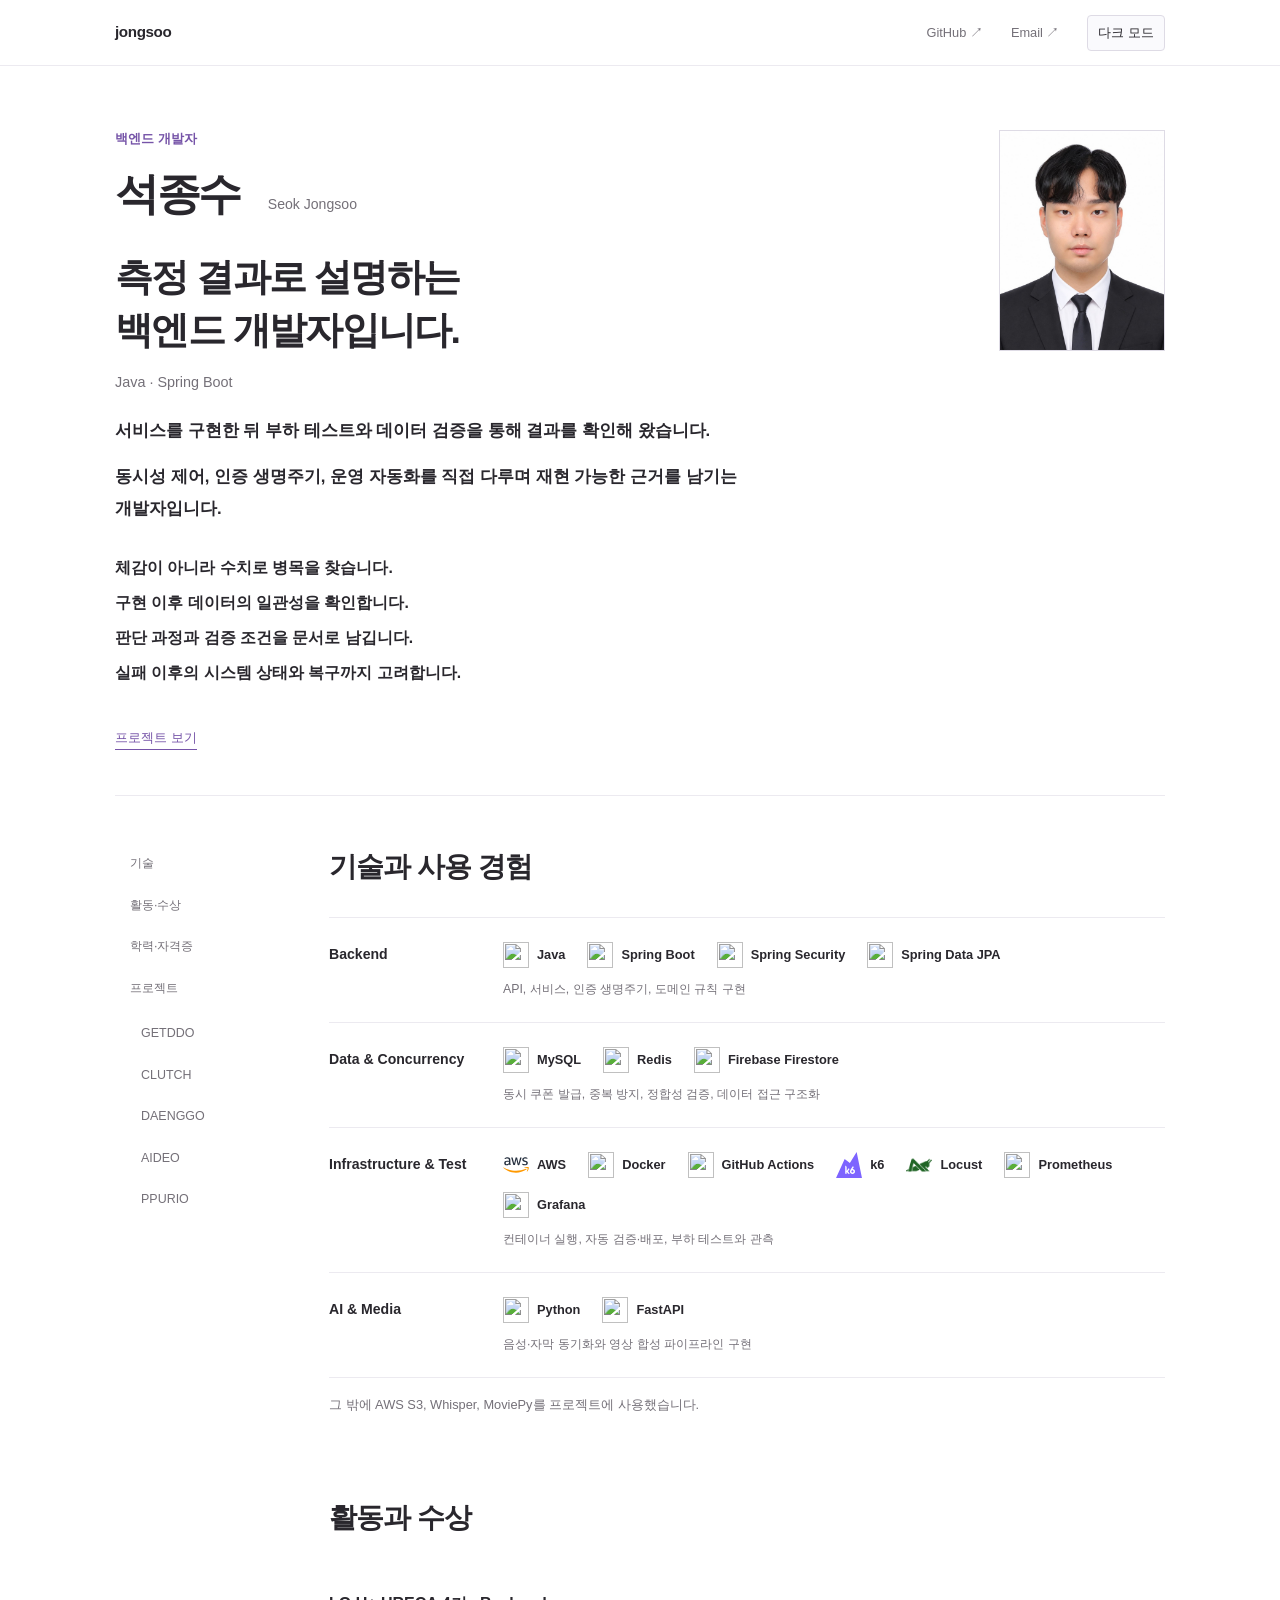
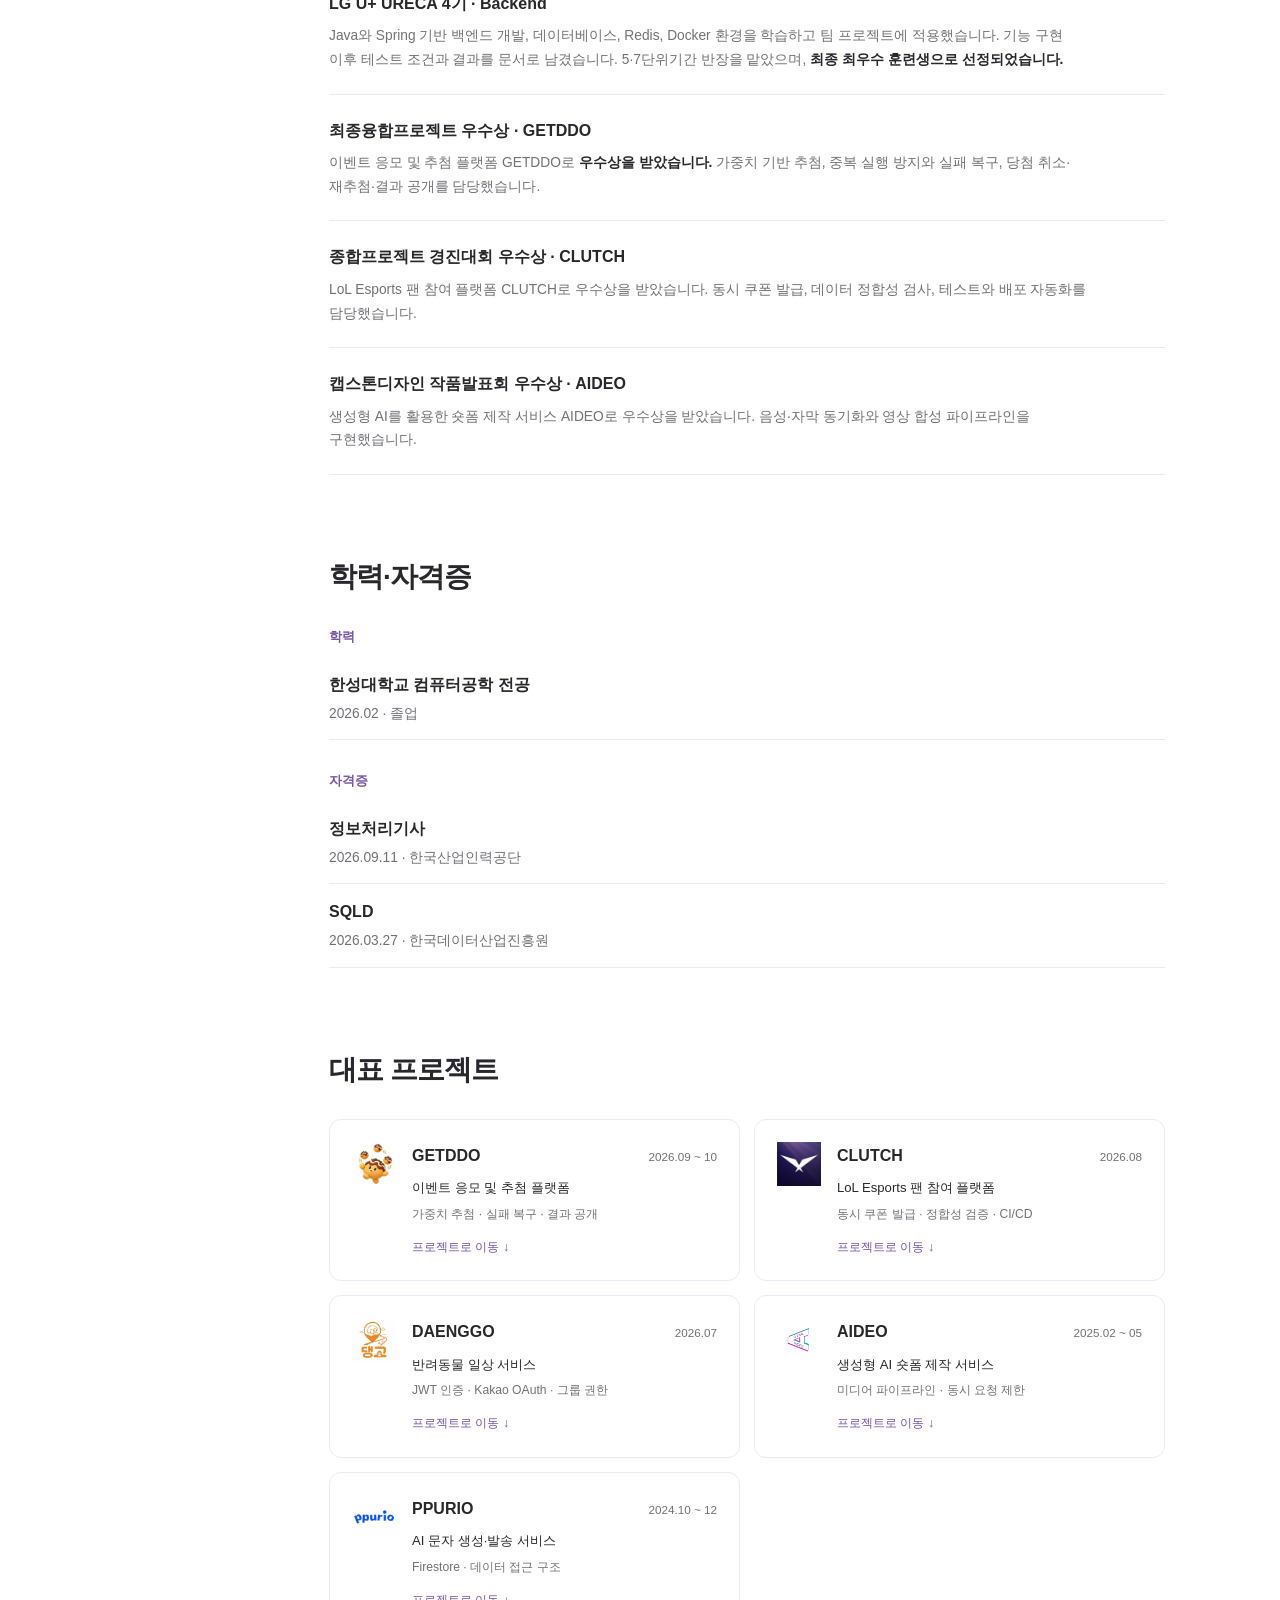
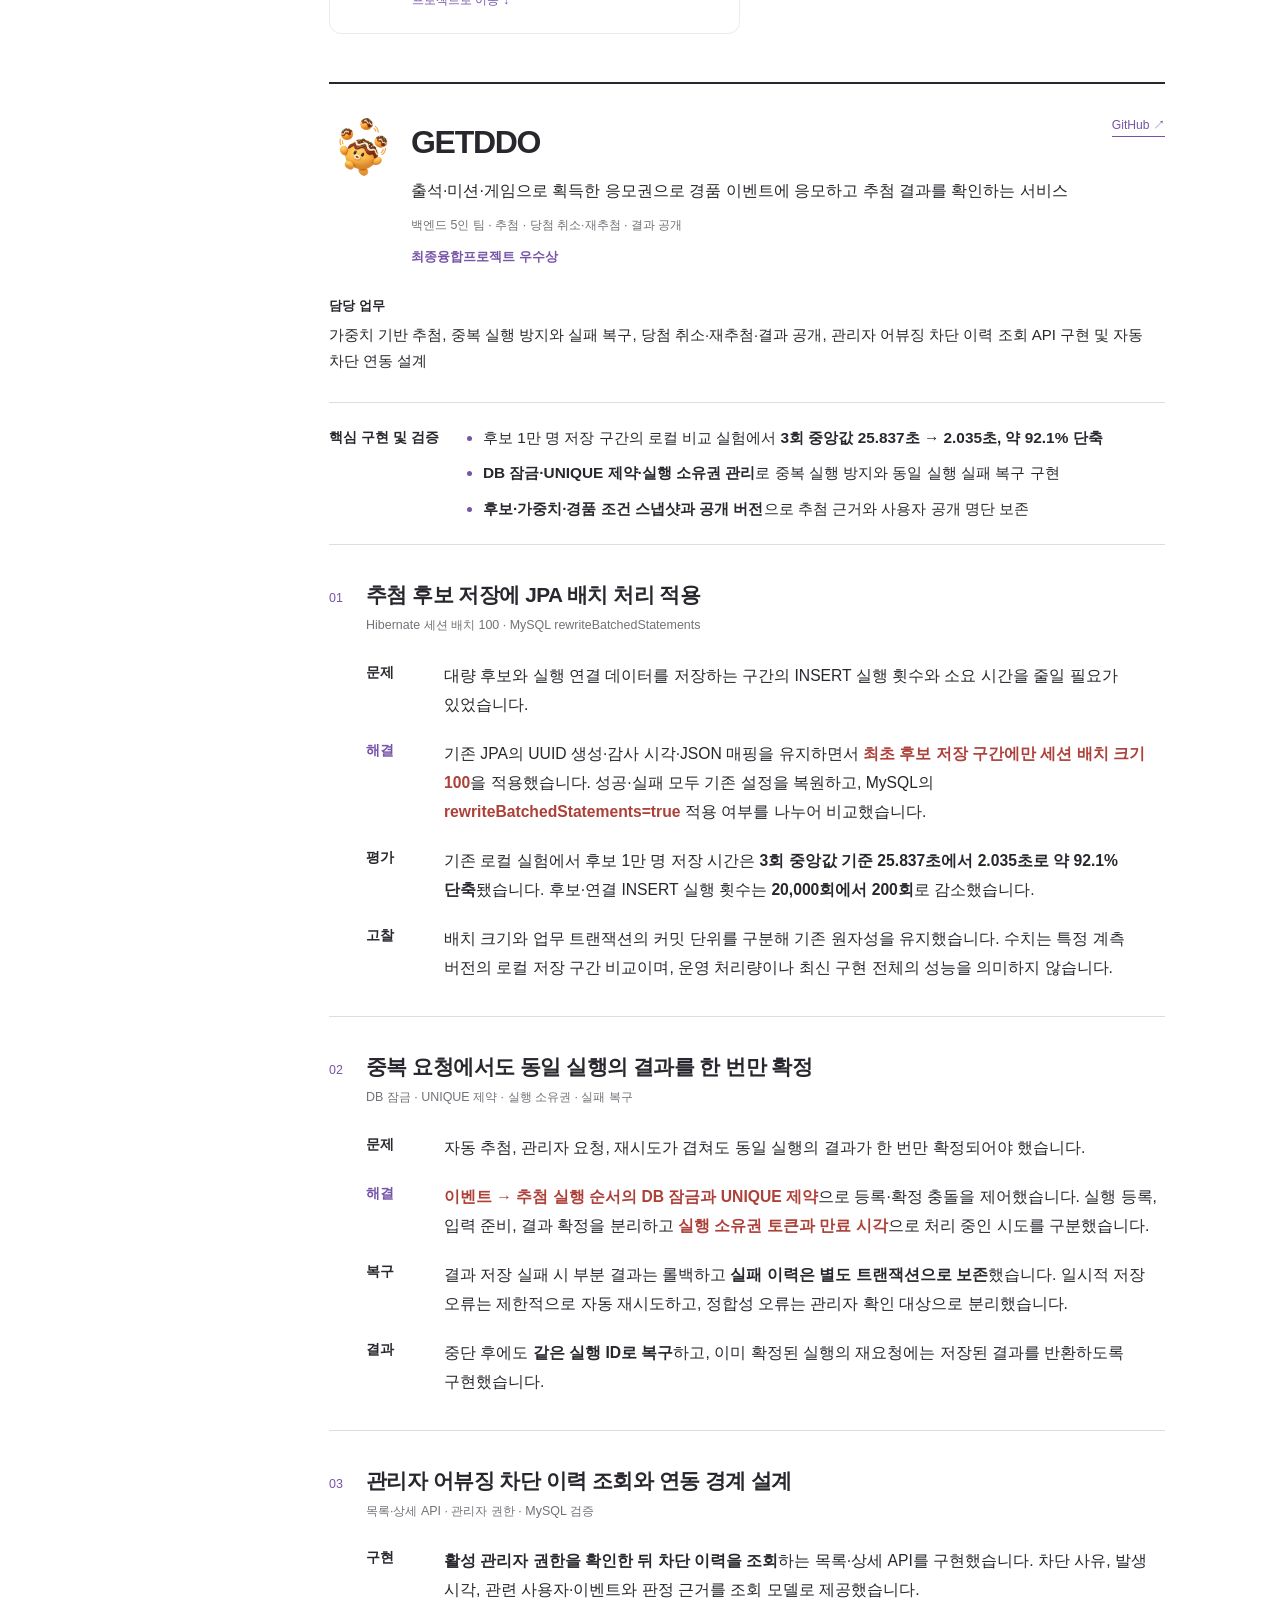
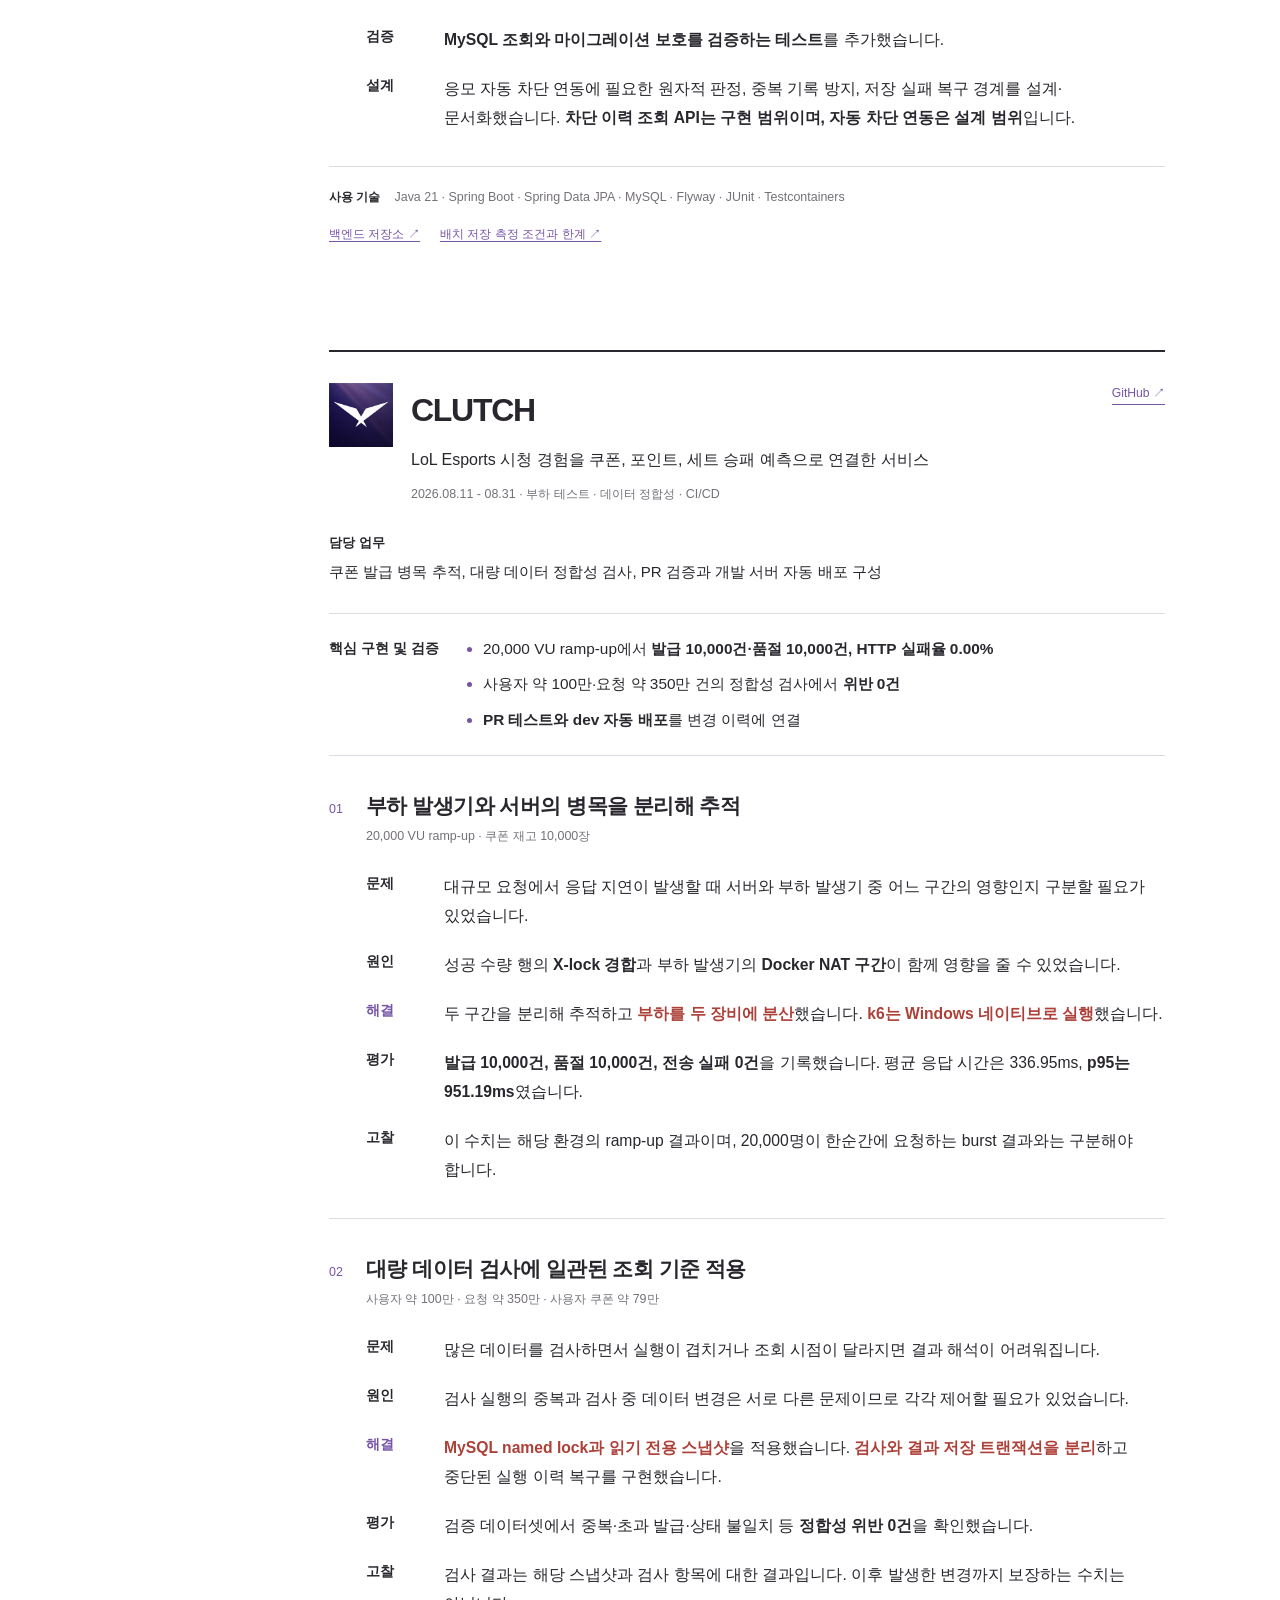
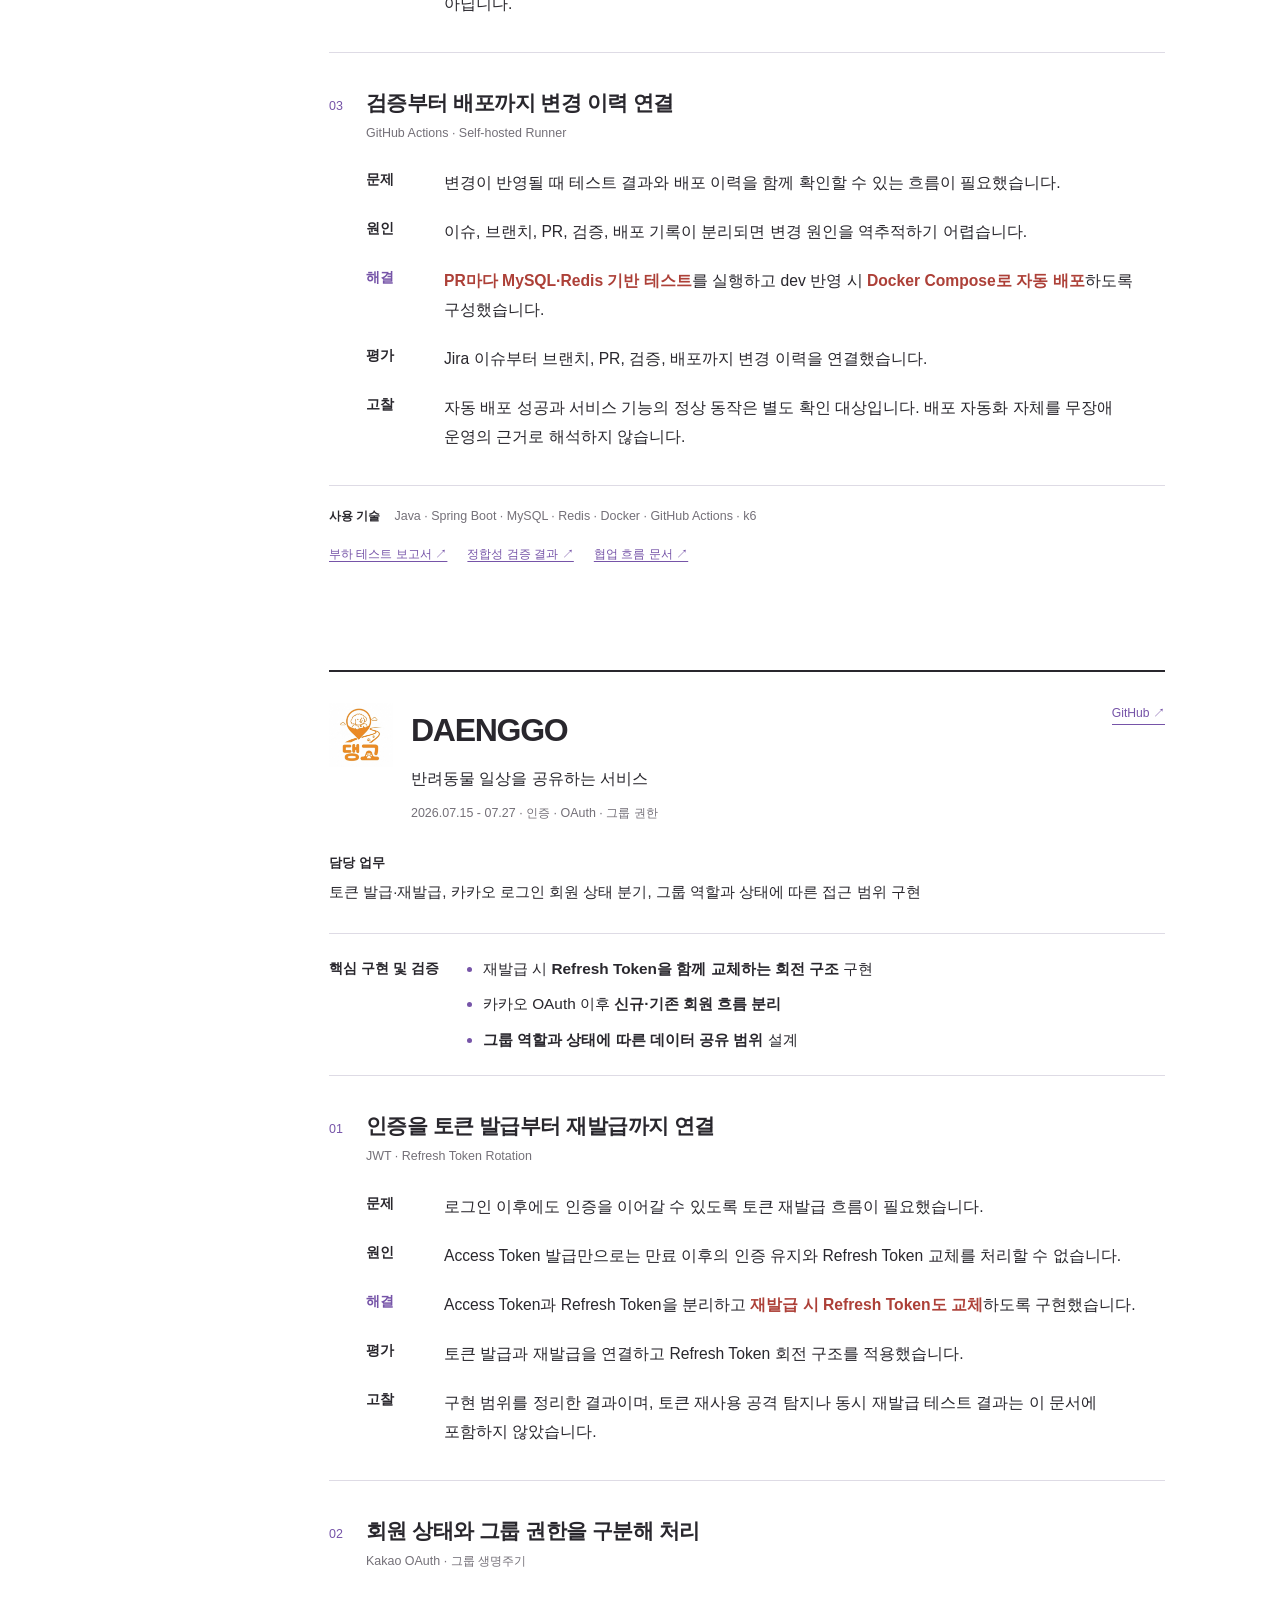
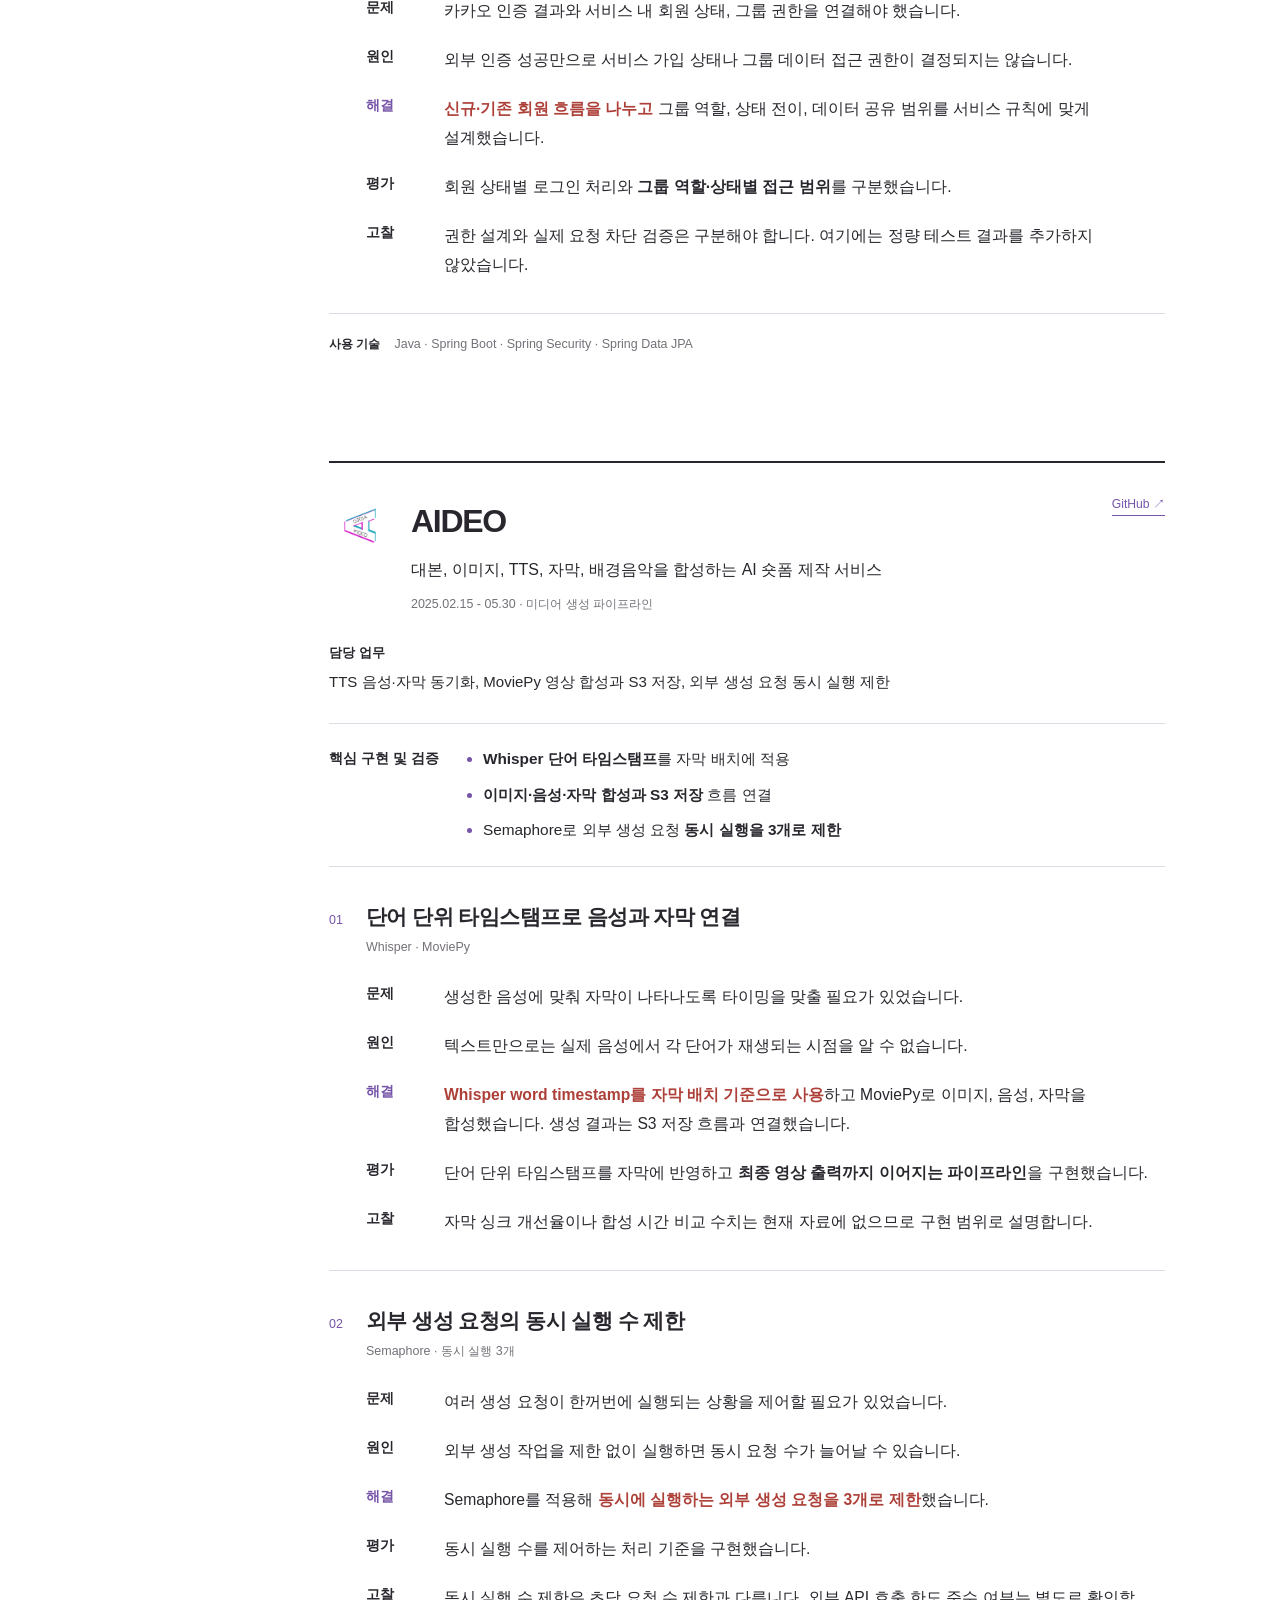
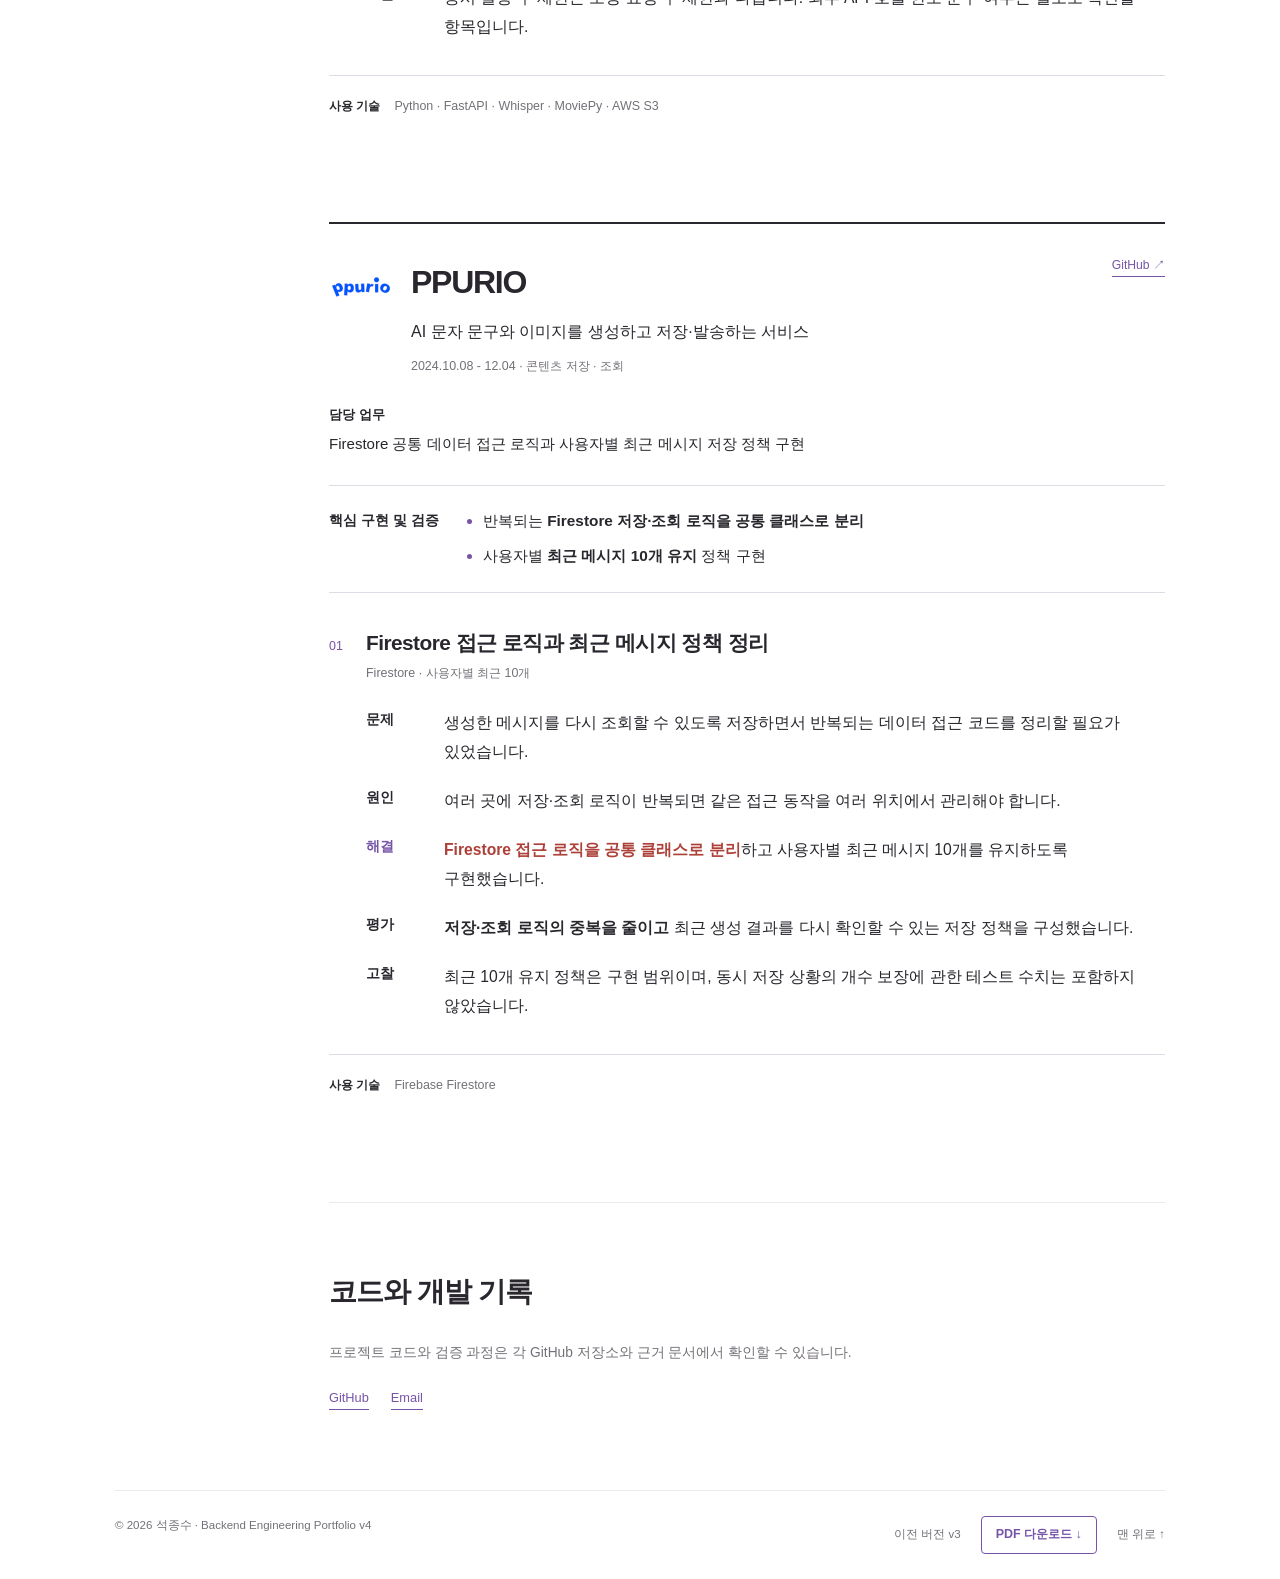
==== commit fa0b2780: "fix: adjust project card breakpoint and add GETDDO award" ====
--- a/index.html
+++ b/index.html
@@ -14,7 +14,7 @@
       document.querySelector('meta[name="theme-color"]').content = theme === 'dark' ? '#17161c' : '#ffffff';
     })();
   </script>
-  <link rel="stylesheet" href="styles.css?v=20261110-1">
+  <link rel="stylesheet" href="styles.css?v=20261110-2">
 </head>
 <body>
   <a class="skip-link" href="#content">본문으로 바로가기</a>
@@ -84,6 +84,7 @@
 
       <section class="content-section" id="activity" aria-labelledby="activity-title"><h2 id="activity-title">활동과 수상</h2>
         <article class="simple-entry"><h3>LG U+ URECA 4기 · Backend</h3><p>Java와 Spring 기반 백엔드 개발, 데이터베이스, Redis, Docker 환경을 학습하고 팀 프로젝트에 적용했습니다. 기능 구현 이후 테스트 조건과 결과를 문서로 남겼습니다. 5·7단위기간 반장을 맡았으며, <strong>최종 최우수 훈련생으로 선정되었습니다.</strong></p></article>
+        <article class="simple-entry"><h3>최종융합프로젝트 우수상 · GETDDO</h3><p>이벤트 응모 및 추첨 플랫폼 GETDDO로 <strong>우수상을 받았습니다.</strong> 가중치 기반 추첨, 중복 실행 방지와 실패 복구, 당첨 취소·재추첨·결과 공개를 담당했습니다.</p></article>
         <article class="simple-entry"><h3>종합프로젝트 경진대회 우수상 · CLUTCH</h3><p>LoL Esports 팬 참여 플랫폼 CLUTCH로 우수상을 받았습니다. 동시 쿠폰 발급, 데이터 정합성 검사, 테스트와 배포 자동화를 담당했습니다.</p></article>
         <article class="simple-entry"><h3>캡스톤디자인 작품발표회 우수상 · AIDEO</h3><p>생성형 AI를 활용한 숏폼 제작 서비스 AIDEO로 우수상을 받았습니다. 음성·자막 동기화와 영상 합성 파이프라인을 구현했습니다.</p></article>
       </section>
@@ -141,7 +142,7 @@
       <article class="project-document case-document" id="getddo" aria-labelledby="getddo-title">
         <header class="project-header">
           <img class="case-logo" src="assets/getddo.png" width="64" height="64" alt="GETDDO GitHub 조직 프로필 이미지" loading="lazy">
-          <div class="project-heading"><h2 id="getddo-title">GETDDO</h2><p class="case-description">출석·미션·게임으로 획득한 응모권으로 경품 이벤트에 응모하고 추첨 결과를 확인하는 서비스</p><p class="case-meta">백엔드 5인 팀 · 추첨 · 당첨 취소·재추첨 · 결과 공개</p></div>
+          <div class="project-heading"><h2 id="getddo-title">GETDDO</h2><p class="case-description">출석·미션·게임으로 획득한 응모권으로 경품 이벤트에 응모하고 추첨 결과를 확인하는 서비스</p><p class="case-meta">백엔드 5인 팀 · 추첨 · 당첨 취소·재추첨 · 결과 공개</p><p class="case-award"><strong>최종융합프로젝트 우수상</strong></p></div>
           <a href="https://github.com/Uplus-GETDDO/getddo-be" target="_blank" rel="noreferrer">GitHub ↗</a>
         </header>
         <p class="responsibility"><strong>담당 업무</strong>가중치 기반 추첨, 중복 실행 방지와 실패 복구, 당첨 취소·재추첨·결과 공개, 관리자 어뷰징 차단 이력 조회 API 구현 및 자동 차단 연동 설계</p>
--- a/styles.css
+++ b/styles.css
@@ -5,7 +5,7 @@
 .page-layout{display:grid;grid-template-columns:166px minmax(0,1fr);gap:48px;width:min(var(--content),calc(100% - 56px));margin-inline:auto;border-top:1px solid var(--line);padding-top:47px}.section-nav{position:sticky;top:112px;align-self:start;display:grid;padding-bottom:30px;font-size:.78rem}.section-nav>a,.project-nav a{border-left:1px solid transparent;padding:10px 14px;color:var(--muted)}.section-nav a:hover,.section-nav a[aria-current="true"]{border-left-color:var(--accent);background:var(--accent-soft);color:var(--accent)}.project-nav{display:grid;margin-top:4px}.project-nav a{padding-left:25px}.main-content{min-width:0}.content-section{margin-bottom:78px}.content-section>h2,.closing h2{margin-bottom:26px;font-size:1.72rem;letter-spacing:-.035em}
 .table-wrap{overflow-x:auto;border:1px solid var(--line)}table{width:100%;border-collapse:collapse;font-size:.82rem}th,td{border-bottom:1px solid var(--line);padding:17px 14px;text-align:left;vertical-align:top;word-break:keep-all}thead th{background:var(--surface);font-size:.76rem}tbody th{width:165px;font-weight:750}tbody tr:last-child th,tbody tr:last-child td{border-bottom:0}.simple-entry{border-bottom:1px solid var(--line);padding:22px 0}.simple-entry h3{margin-bottom:7px;font-size:1rem}.simple-entry p{max-width:760px;margin:0;color:var(--muted);font-size:.86rem;word-break:keep-all}.education-entry{padding-top:4px}
 .projects-section{margin-bottom:48px}.project-overview{display:grid;grid-template-columns:repeat(2,minmax(0,1fr));gap:14px}.project-overview>a{display:flex;align-items:flex-start;gap:16px;min-width:0;border:1px solid var(--line);border-radius:12px;padding:22px;transition:border-color .16s ease,background-color .16s ease}.project-overview>a:hover{border-color:var(--accent);background:var(--surface)}.project-overview>a>img{flex:0 0 44px;width:44px;height:44px;object-fit:contain}.project-card-copy{display:flex;flex:1;min-width:0;flex-direction:column;gap:4px;word-break:keep-all;overflow-wrap:anywhere}.project-card-heading{display:flex;align-items:baseline;justify-content:space-between;flex-wrap:wrap;gap:4px 12px;margin-bottom:4px}.project-card-heading strong{color:var(--text);font-size:1rem}.project-card-heading small{white-space:nowrap}.project-card-copy>span{font-size:.82rem}.project-card-copy .project-card-role{color:var(--muted);font-size:.76rem}.project-card-copy small{color:var(--muted);font-size:.73rem}.project-card-copy .project-card-link{margin-top:8px;color:var(--accent);font-size:.78rem}.project-card-link>span{display:inline-block;transition:transform .16s ease}.project-overview>a:hover .project-card-link>span{transform:translateY(2px)}
-@media(max-width:1000px){.project-overview{grid-template-columns:minmax(0,1fr)}}
+@media(max-width:800px){.project-overview{grid-template-columns:minmax(0,1fr)}}
 
 .project-document{border-top:2px solid var(--text);padding-top:31px;margin-bottom:105px}.project-header{display:flex;justify-content:space-between;gap:30px;align-items:start}.project-header h2{margin-bottom:7px;font-size:2rem;letter-spacing:-.04em}.project-header p{margin-bottom:3px;color:var(--muted);font-size:.79rem}.project-header p span{margin-inline:6px}.project-header strong{font-size:.84rem}.project-header>a{flex:0 0 auto;border-bottom:1px solid var(--accent);color:var(--accent);font-size:.76rem}.project-visual{display:grid;place-content:center;min-height:210px;margin:30px 0 38px;background:#222128;color:#fff;text-align:center}.project-visual span{font-size:clamp(2.4rem,7vw,5rem);font-weight:900;letter-spacing:-.04em}.project-visual small{color:#bbb7c2;font-size:.62rem;letter-spacing:.16em}.daenggo-visual{background:#eef1e7;color:#35402c}.daenggo-visual small{color:#6f7867}.project-image{display:grid;place-items:center;min-height:280px;margin:30px 0 38px;border:1px solid var(--line);background:var(--surface);padding:30px}.project-image img{width:115px;height:145px;object-fit:contain}.project-image.square img{width:130px;height:130px}.project-image span{margin-top:10px;color:var(--muted);font-size:.68rem}.project-document>h3{margin-bottom:12px;font-size:1.35rem;letter-spacing:-.03em}.project-summary{max-width:760px;margin-bottom:44px;color:var(--muted);font-size:.91rem;word-break:keep-all}.project-block{margin-top:42px}.project-block>h4,.evidence-links>h4{margin-bottom:12px;font-size:.9rem}.project-block ul,.evidence-links ul{margin:0;padding-left:1.2em;font-size:.85rem}.project-block li+li{margin-top:5px}
 .flow-card{border:1px solid var(--line);background:var(--surface);padding:22px}.flow-title{display:flex;justify-content:space-between;gap:20px;margin-bottom:22px}.flow-title strong{font-size:.87rem}.flow-title span{color:var(--muted);font-size:.7rem}.flow-card ol{display:grid;grid-template-columns:repeat(4,1fr);margin:0;padding:0;list-style:none}.flow-card li{min-height:95px;border-right:1px solid var(--line-strong);padding:7px 15px}.flow-card li:first-child{padding-left:0}.flow-card li:last-child{border-right:0}.flow-card li span,.flow-card li strong,.flow-card li small{display:block}.flow-card li span{margin-bottom:12px;color:var(--accent);font-size:.66rem}.flow-card li strong{font-size:.83rem}.flow-card li small{margin-top:4px;color:var(--muted);font-size:.67rem}.flow-card>p{margin:17px 0 0;color:var(--accent);font-size:.69rem;text-align:center}.technical-note{margin:24px 0 40px;border-left:2px solid var(--accent);background:var(--accent-soft);padding:16px 19px;color:#595262;font-size:.8rem;word-break:keep-all}
@@ -19,6 +19,7 @@
 .case-logo{flex:0 0 64px;width:64px;height:64px;object-fit:contain}
 .project-header .case-description{color:var(--text);font-size:1rem;line-height:1.75}
 .project-header .case-meta{margin-top:10px;color:var(--muted);font-size:.78rem}
+.project-header .case-award{margin-top:8px;color:var(--accent);font-size:.78rem;font-weight:800}
 .responsibility{margin:24px 0;color:var(--text);font-size:.94rem;word-break:keep-all;overflow-wrap:anywhere}
 .responsibility>strong{display:block;margin-bottom:5px;font-size:.8rem}
 .key-results{display:grid;grid-template-columns:115px minmax(0,1fr);gap:22px;border-block:1px solid var(--line-strong);padding:22px 0;margin:28px 0 0}
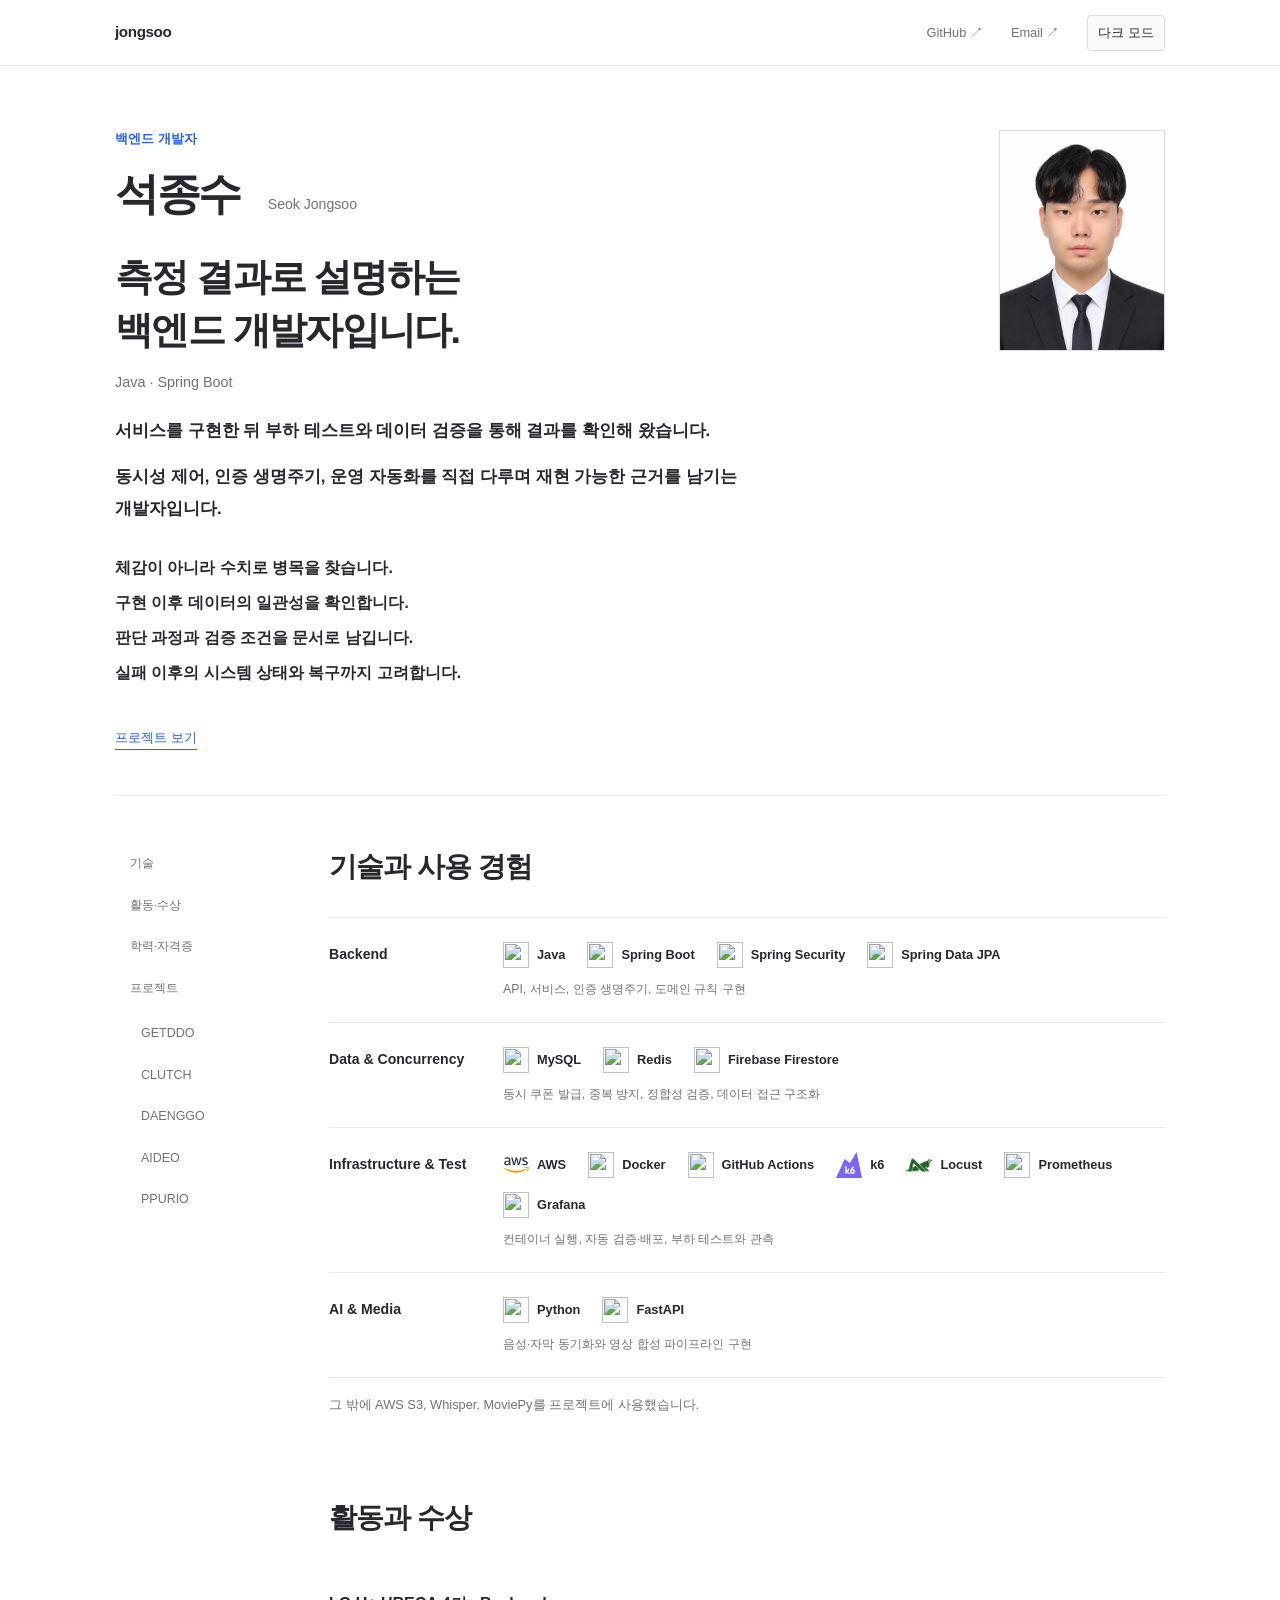
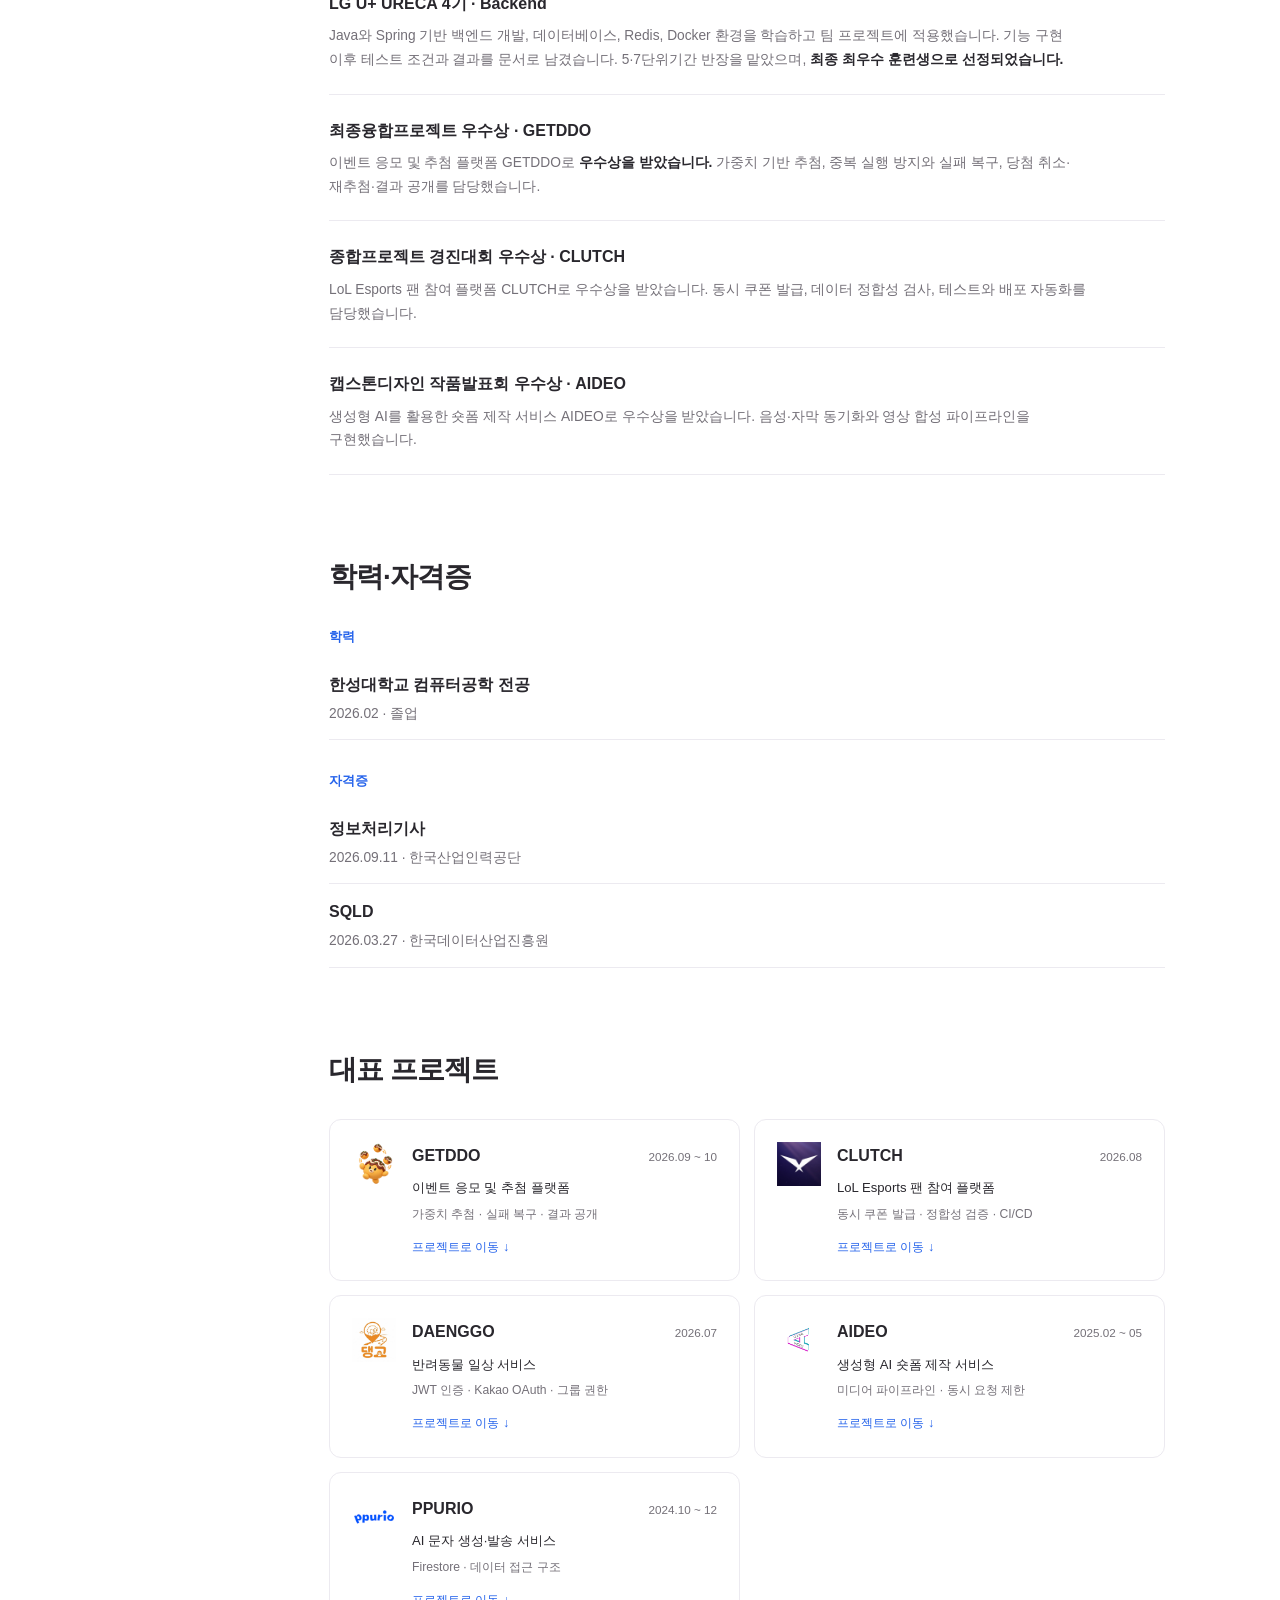
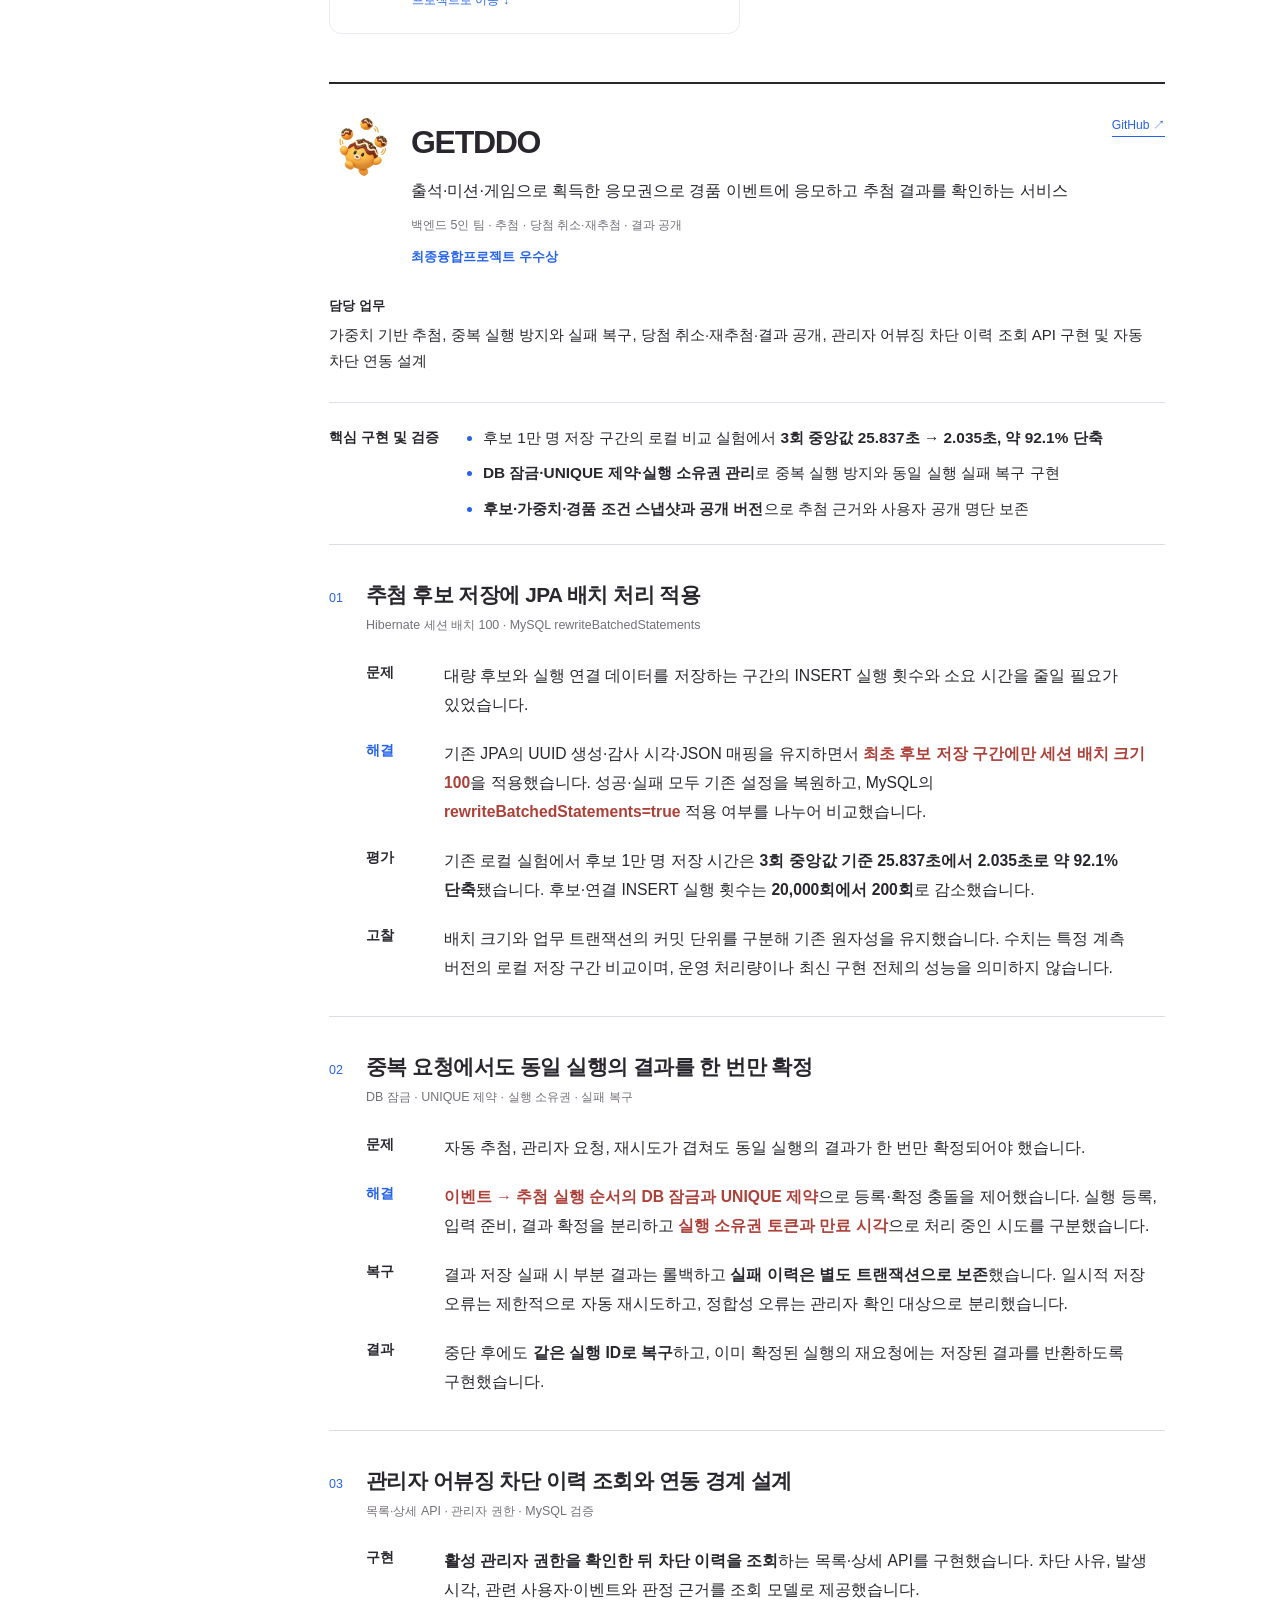
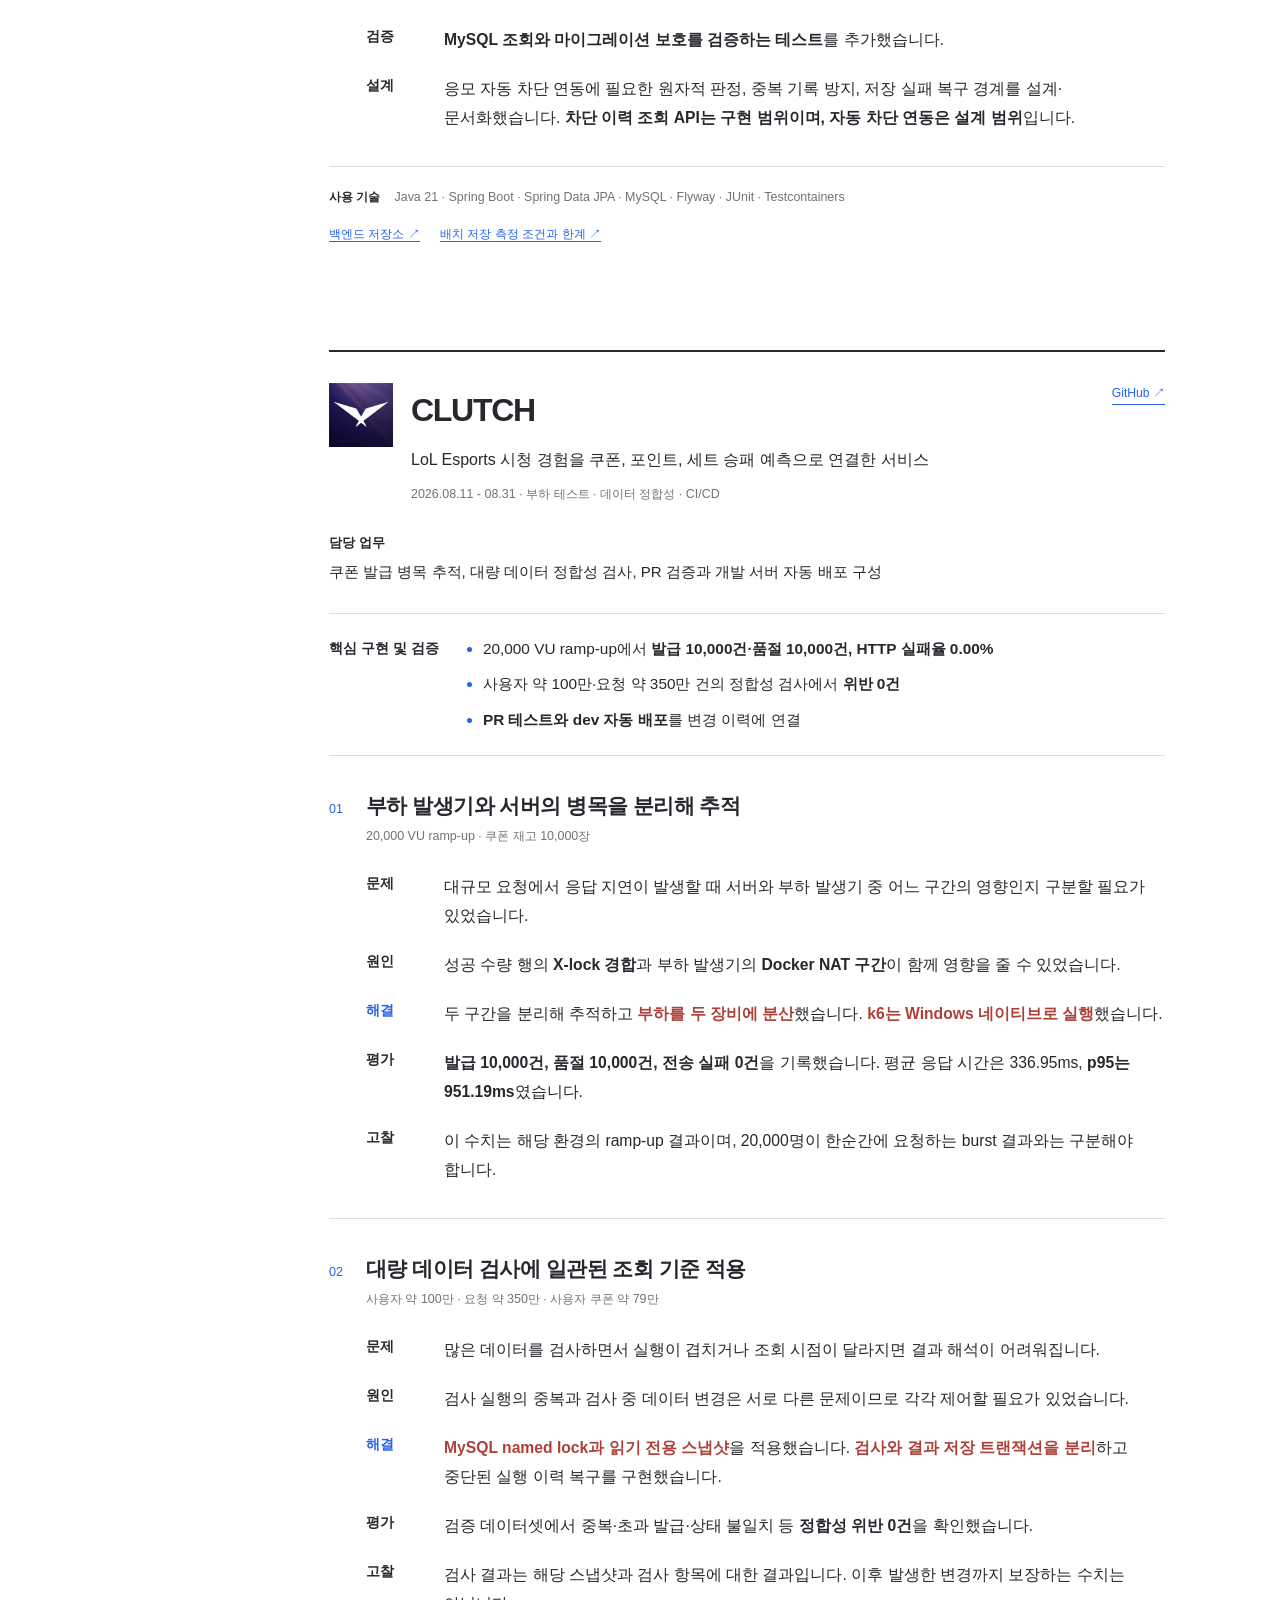
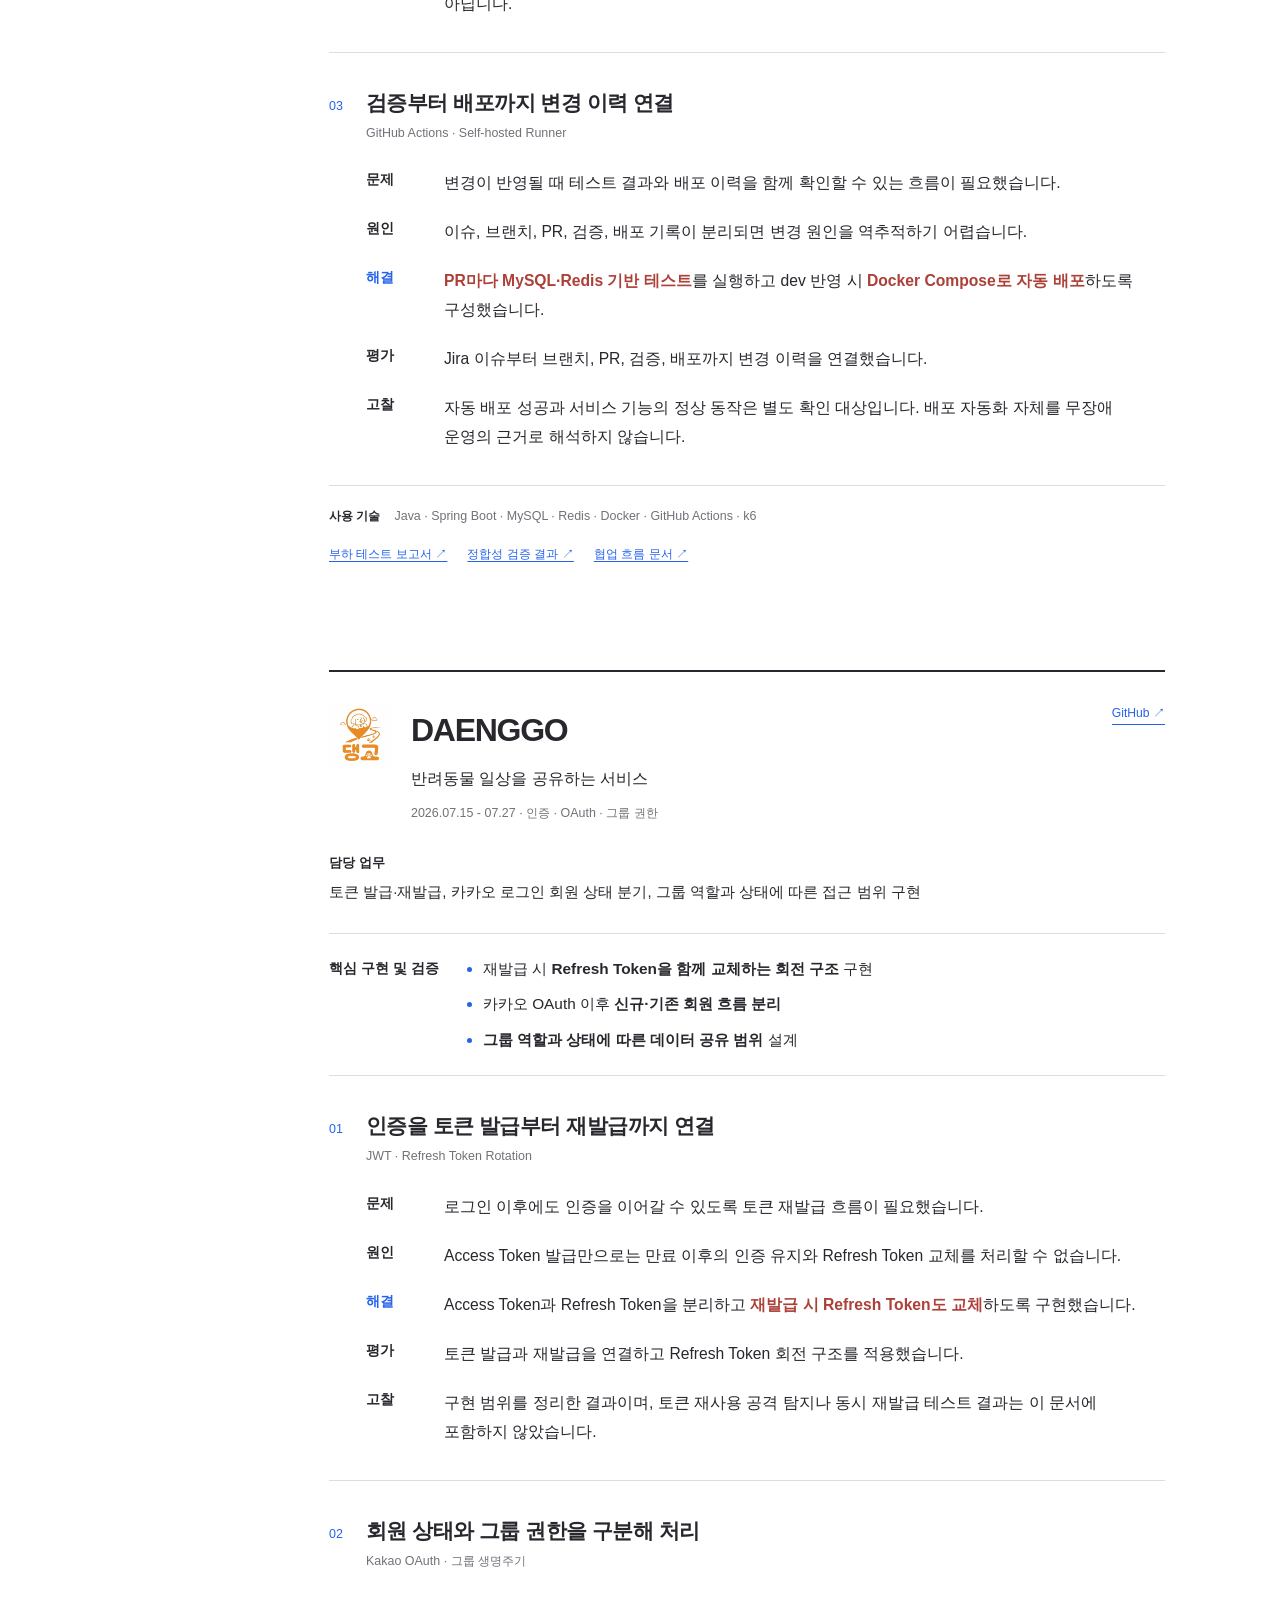
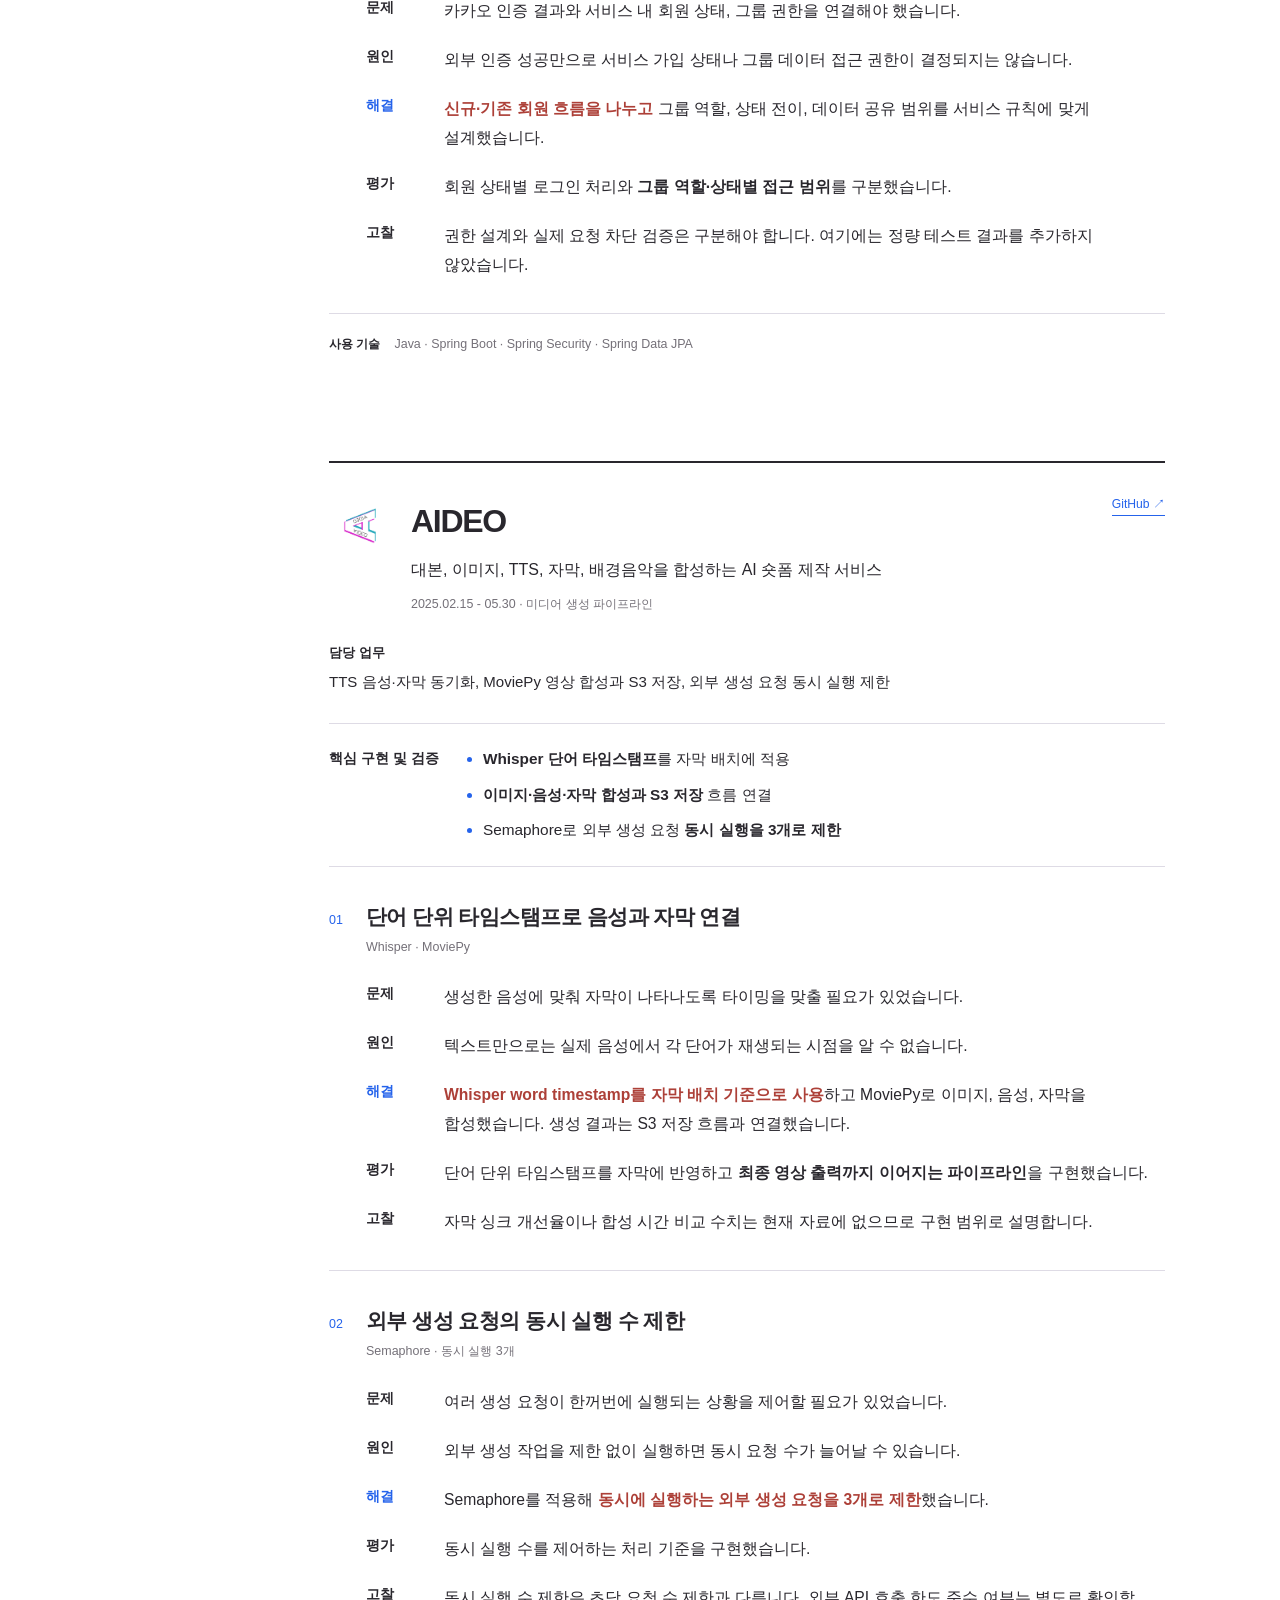
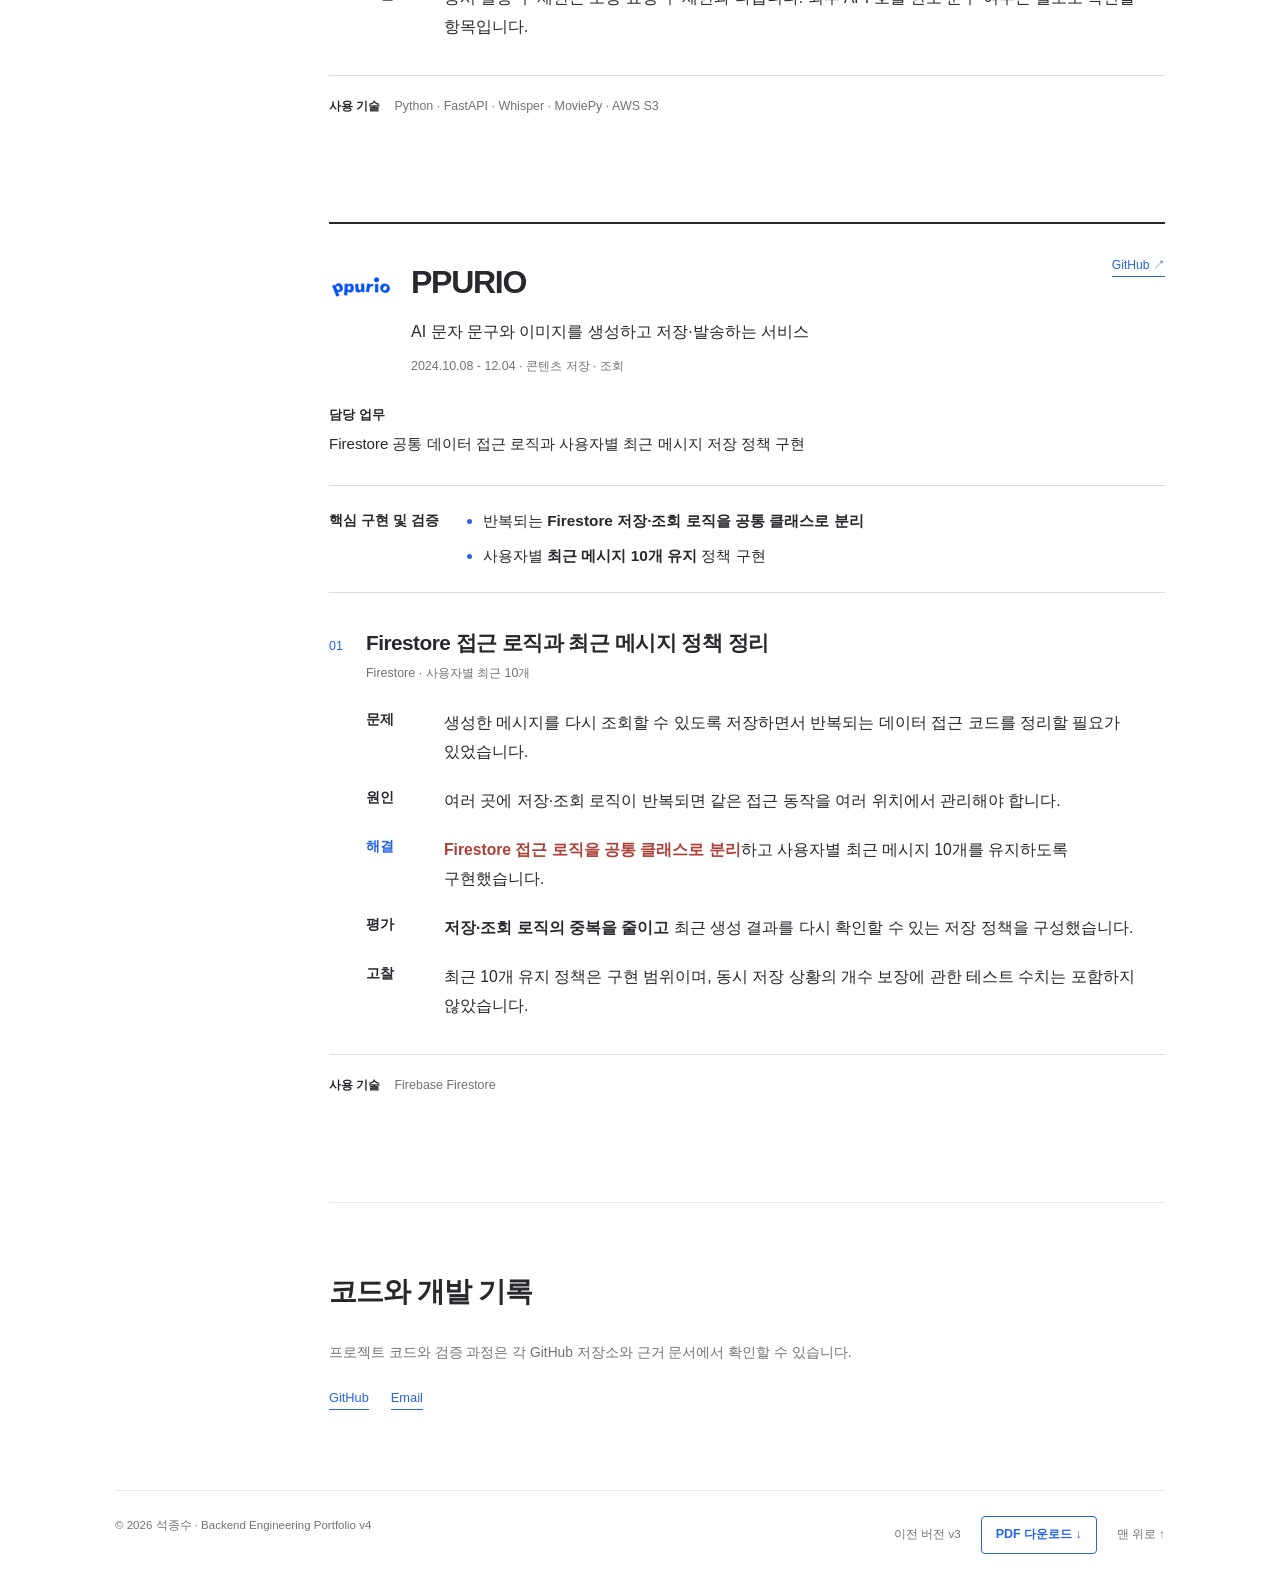
==== commit 811f0ae3: "style: switch accent theme from purple to blue" ====
--- a/index.html
+++ b/index.html
@@ -14,7 +14,7 @@
       document.querySelector('meta[name="theme-color"]').content = theme === 'dark' ? '#17161c' : '#ffffff';
     })();
   </script>
-  <link rel="stylesheet" href="styles.css?v=20261110-2">
+  <link rel="stylesheet" href="styles.css?v=20261110-3">
 </head>
 <body>
   <a class="skip-link" href="#content">본문으로 바로가기</a>
--- a/styles.css
+++ b/styles.css
@@ -1,4 +1,4 @@
-:root{--background:#fff;--surface:#fafafd;--text:#29272d;--muted:#747078;--line:#eceaf0;--line-strong:#dedbe5;--accent:#7654a8;--accent-soft:#f3eefb;--content:1050px;--font:"Pretendard","Apple SD Gothic Neo","Noto Sans KR",Arial,sans-serif}
+:root{--background:#fff;--surface:#fafafd;--text:#29272d;--muted:#747078;--line:#eceaf0;--line-strong:#dedbe5;--accent:#2563eb;--accent-soft:#eff6ff;--content:1050px;--font:"Pretendard","Apple SD Gothic Neo","Noto Sans KR",Arial,sans-serif}
 *{box-sizing:border-box}html{scroll-behavior:smooth}body{min-width:320px;margin:0;background:var(--background);color:var(--text);font-family:var(--font);line-height:1.72;text-rendering:optimizeLegibility}a{color:inherit;text-decoration:none}img{display:block;max-width:100%}h1,h2,h3,h4,p{margin-top:0}section[id],article[id]{scroll-margin-top:90px}.skip-link{position:fixed;top:12px;left:12px;z-index:100;padding:10px 14px;background:var(--text);color:#fff;transform:translateY(-160%)}.skip-link:focus{transform:translateY(0)}:focus-visible{outline:2px solid var(--accent);outline-offset:3px}
 .site-header{position:sticky;top:0;z-index:20;display:flex;align-items:center;justify-content:space-between;height:66px;border-bottom:1px solid var(--line);background:rgba(255,255,255,.96);padding-inline:max(28px,calc((100vw - var(--content))/2))}.brand{font-size:.95rem;font-weight:850;letter-spacing:-.025em}.site-header nav{display:flex;gap:28px;color:var(--muted);font-size:.8rem}.site-header a:hover{color:var(--accent)}
 .hero{display:grid;grid-template-columns:minmax(0,1fr) 166px;gap:90px;align-items:start;width:min(var(--content),calc(100% - 56px));min-height:635px;margin-inline:auto;padding:62px 0 45px}.accent-text{margin-bottom:18px;color:var(--accent);font-size:.82rem;font-weight:800}.name-row{display:flex;align-items:baseline;gap:28px}.name-row h1{margin-bottom:14px;font-size:2.75rem;line-height:1.15;letter-spacing:-.055em}.name-row span{color:var(--muted);font-size:.88rem}.stack-line{margin-bottom:20px;color:var(--muted);font-size:.9rem}.introduction{max-width:690px;margin:20px 0 26px;font-size:1.05rem;font-weight:650;line-height:1.9;word-break:keep-all}.introduction p{margin-bottom:14px}.principles{display:grid;gap:8px;margin:30px 0 36px;padding:0;font-size:.98rem;font-weight:650;list-style:none}.project-jump{display:inline-block;border-bottom:1px solid var(--accent);color:var(--accent);font-size:.82rem}.portrait-placeholder{width:166px;aspect-ratio:3/4;margin-top:2px;border:1px solid var(--line-strong);overflow:hidden}.portrait-placeholder img{width:100%;height:100%;object-fit:cover;object-position:center top}
@@ -53,7 +53,7 @@
  .case-heading h3{font-size:1.15rem}
 }
 :root{color-scheme:light;--solution-text:#ad4038}
-:root[data-theme="dark"]{color-scheme:dark;--background:#17161c;--surface:#201f27;--text:#eeeaf2;--muted:#b3acbd;--line:#33303c;--line-strong:#484253;--accent:#c5a5f0;--accent-soft:#2b223a;--solution-text:#f49c91}
+:root[data-theme="dark"]{color-scheme:dark;--background:#17161c;--surface:#201f27;--text:#eeeaf2;--muted:#b3acbd;--line:#33303c;--line-strong:#484253;--accent:#93c5fd;--accent-soft:#172d4a;--solution-text:#f49c91}
 .site-header{background:var(--background)}
 .site-header nav{align-items:center;gap:clamp(10px,2.2vw,28px)}
 .theme-toggle{min-height:36px;padding:6px 10px;border:1px solid var(--line-strong);border-radius:4px;background:var(--surface);color:var(--text);font:inherit;white-space:nowrap;cursor:pointer}
@@ -85,7 +85,7 @@
 @media(max-width:600px){.site-footer{align-items:flex-start;gap:15px}.footer-actions{flex-direction:column;align-items:flex-end;gap:12px}}
 @page{size:A4;margin:16mm}
 @media print{
-  :root,:root[data-theme="dark"]{color-scheme:light;--background:#fff;--surface:#fafafd;--text:#29272d;--muted:#747078;--line:#eceaf0;--line-strong:#dedbe5;--accent:#7654a8;--accent-soft:#f3eefb;--solution-text:#ad4038}
+  :root,:root[data-theme="dark"]{color-scheme:light;--background:#fff;--surface:#fafafd;--text:#29272d;--muted:#747078;--line:#eceaf0;--line-strong:#dedbe5;--accent:#2563eb;--accent-soft:#eff6ff;--solution-text:#ad4038}
   html{scroll-behavior:auto}body{min-width:0;background:#fff;print-color-adjust:exact;-webkit-print-color-adjust:exact}
   .skip-link,.site-header,.section-nav,.project-jump,.site-footer{display:none!important}
   .hero,.page-layout{display:block;width:100%;margin:0;border:0;padding:0}
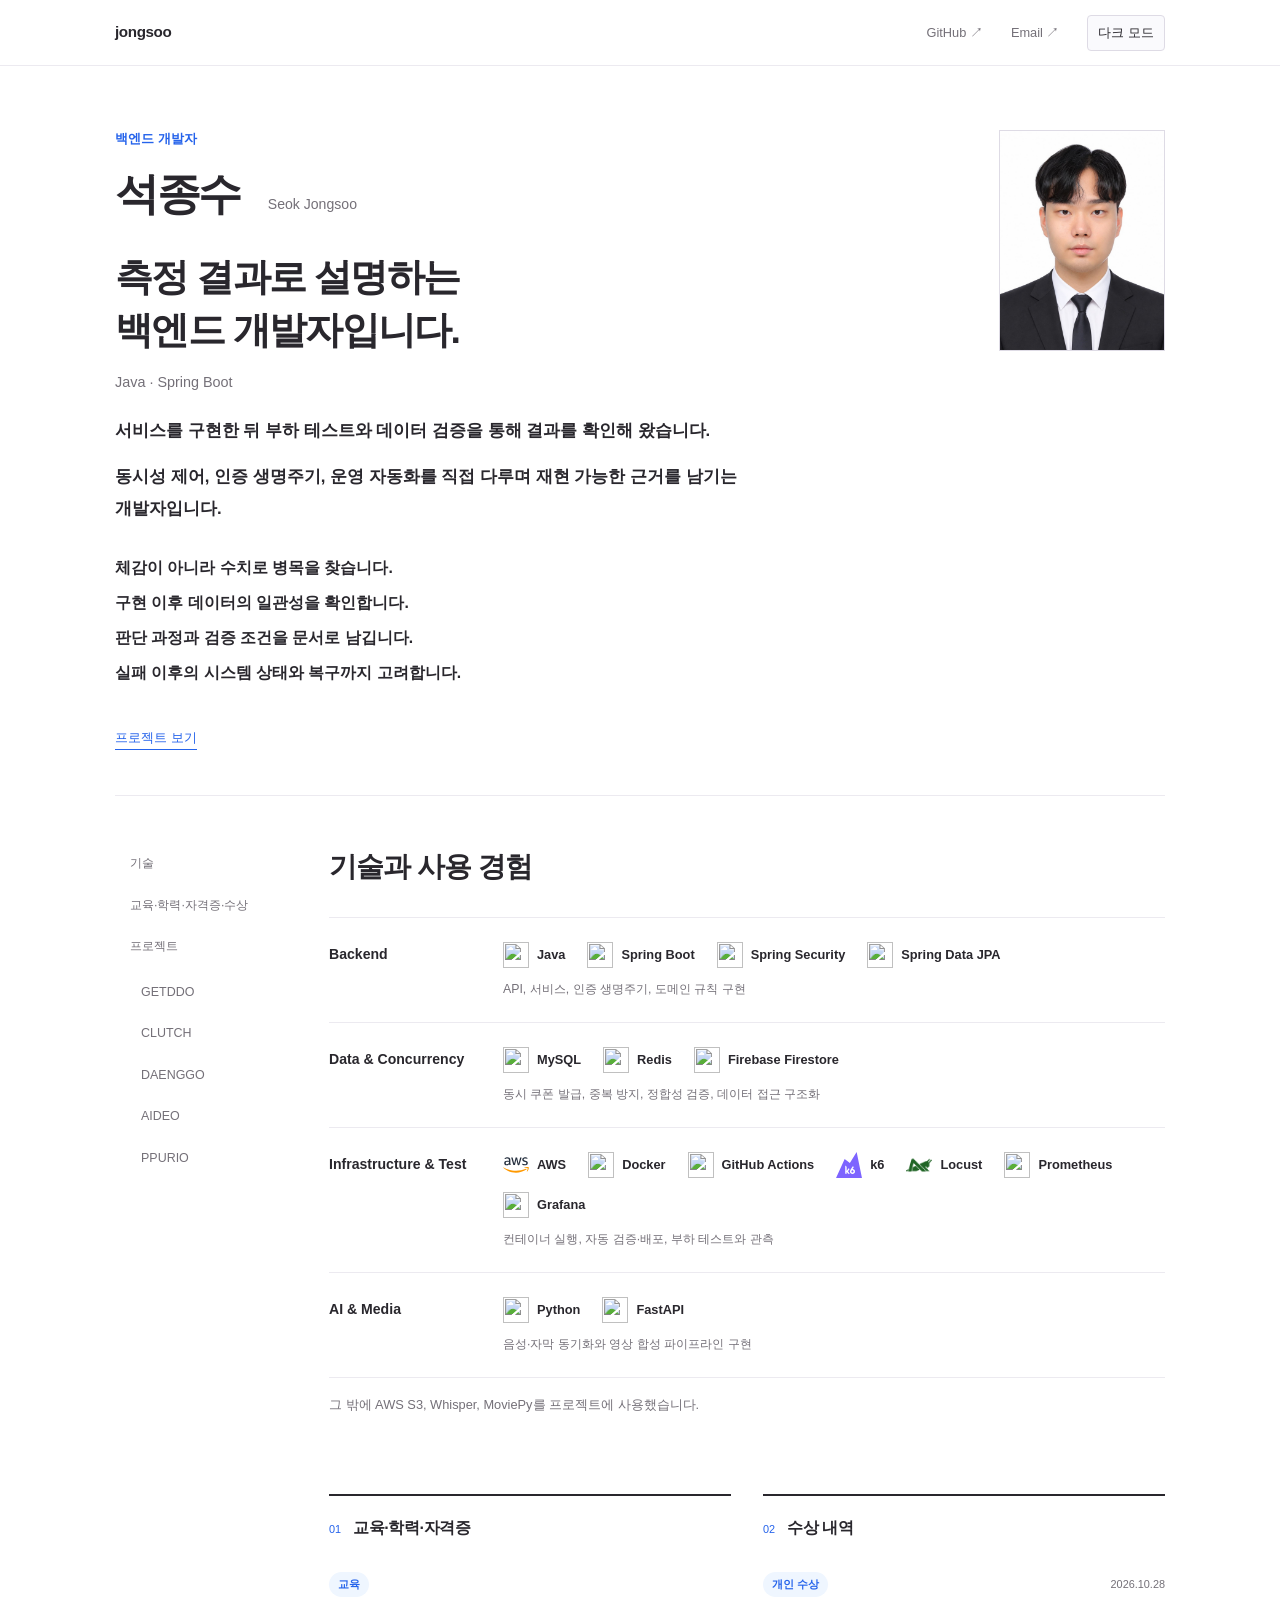
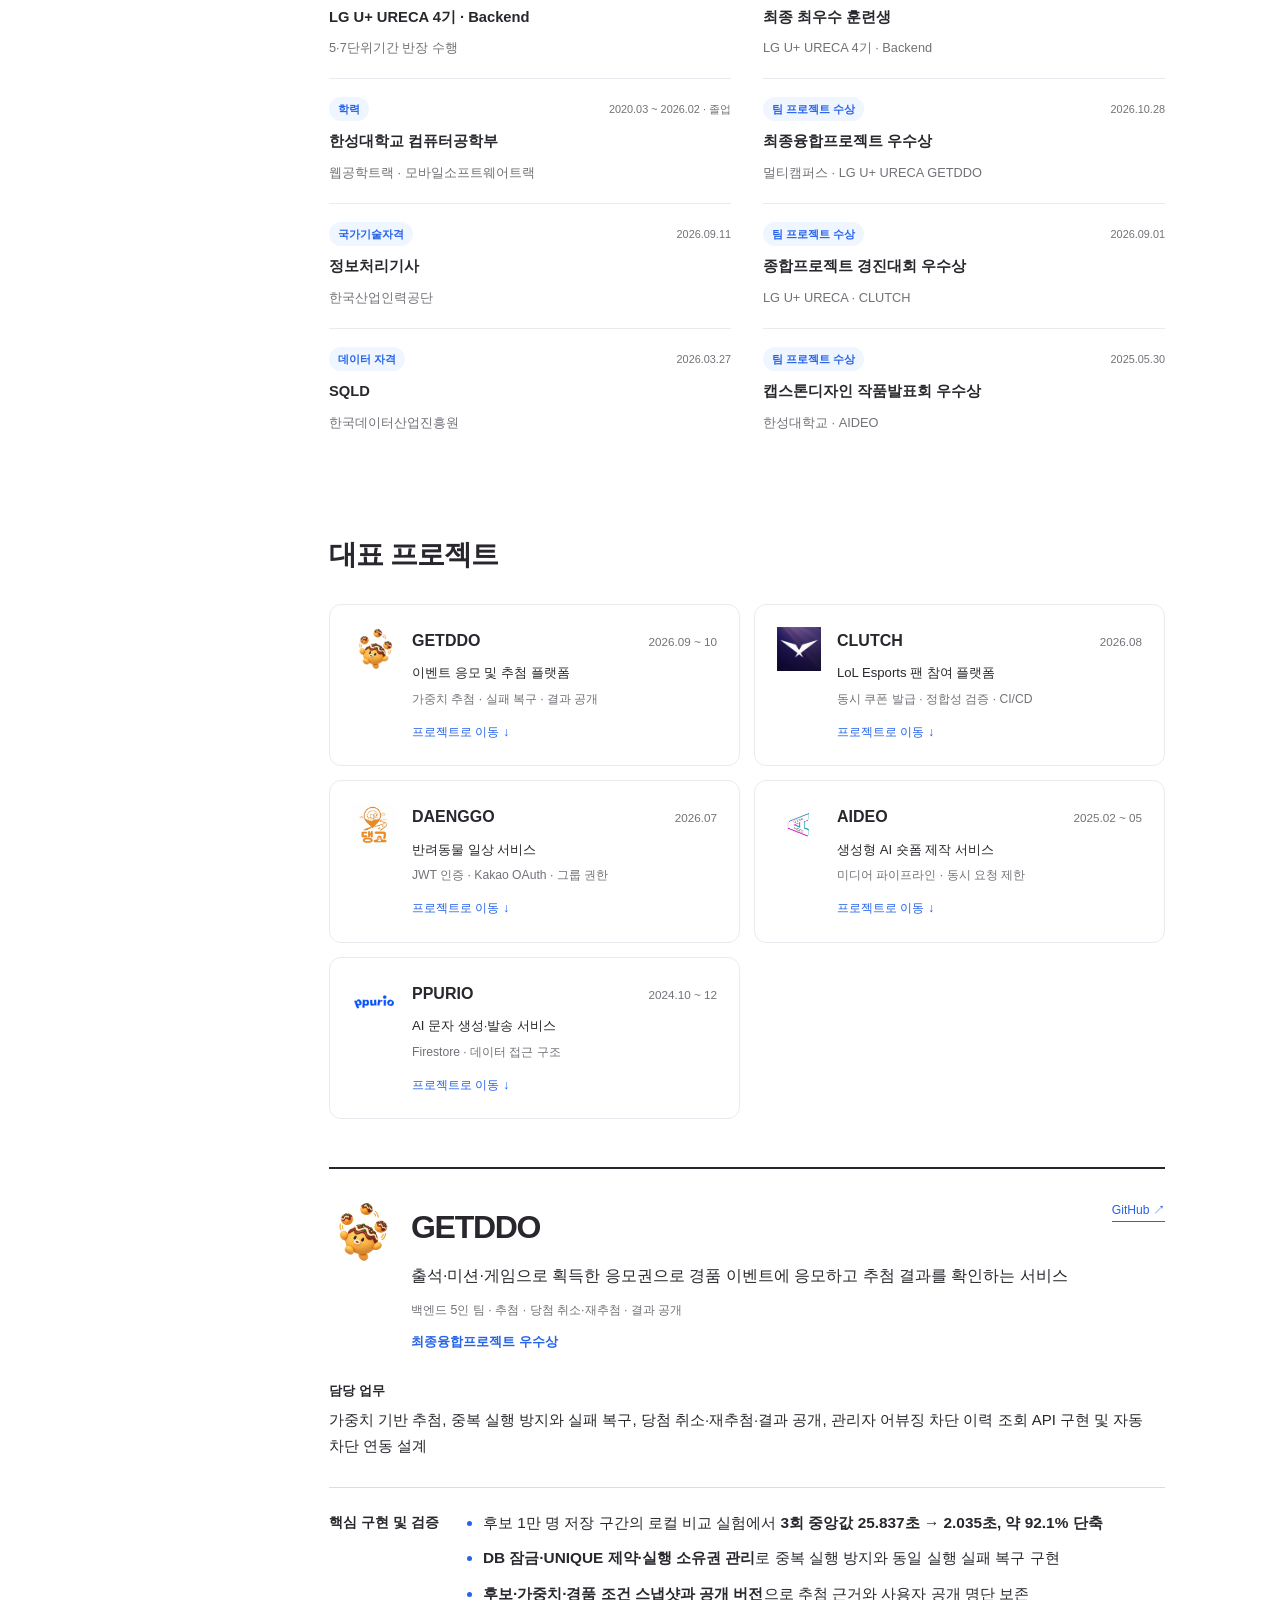
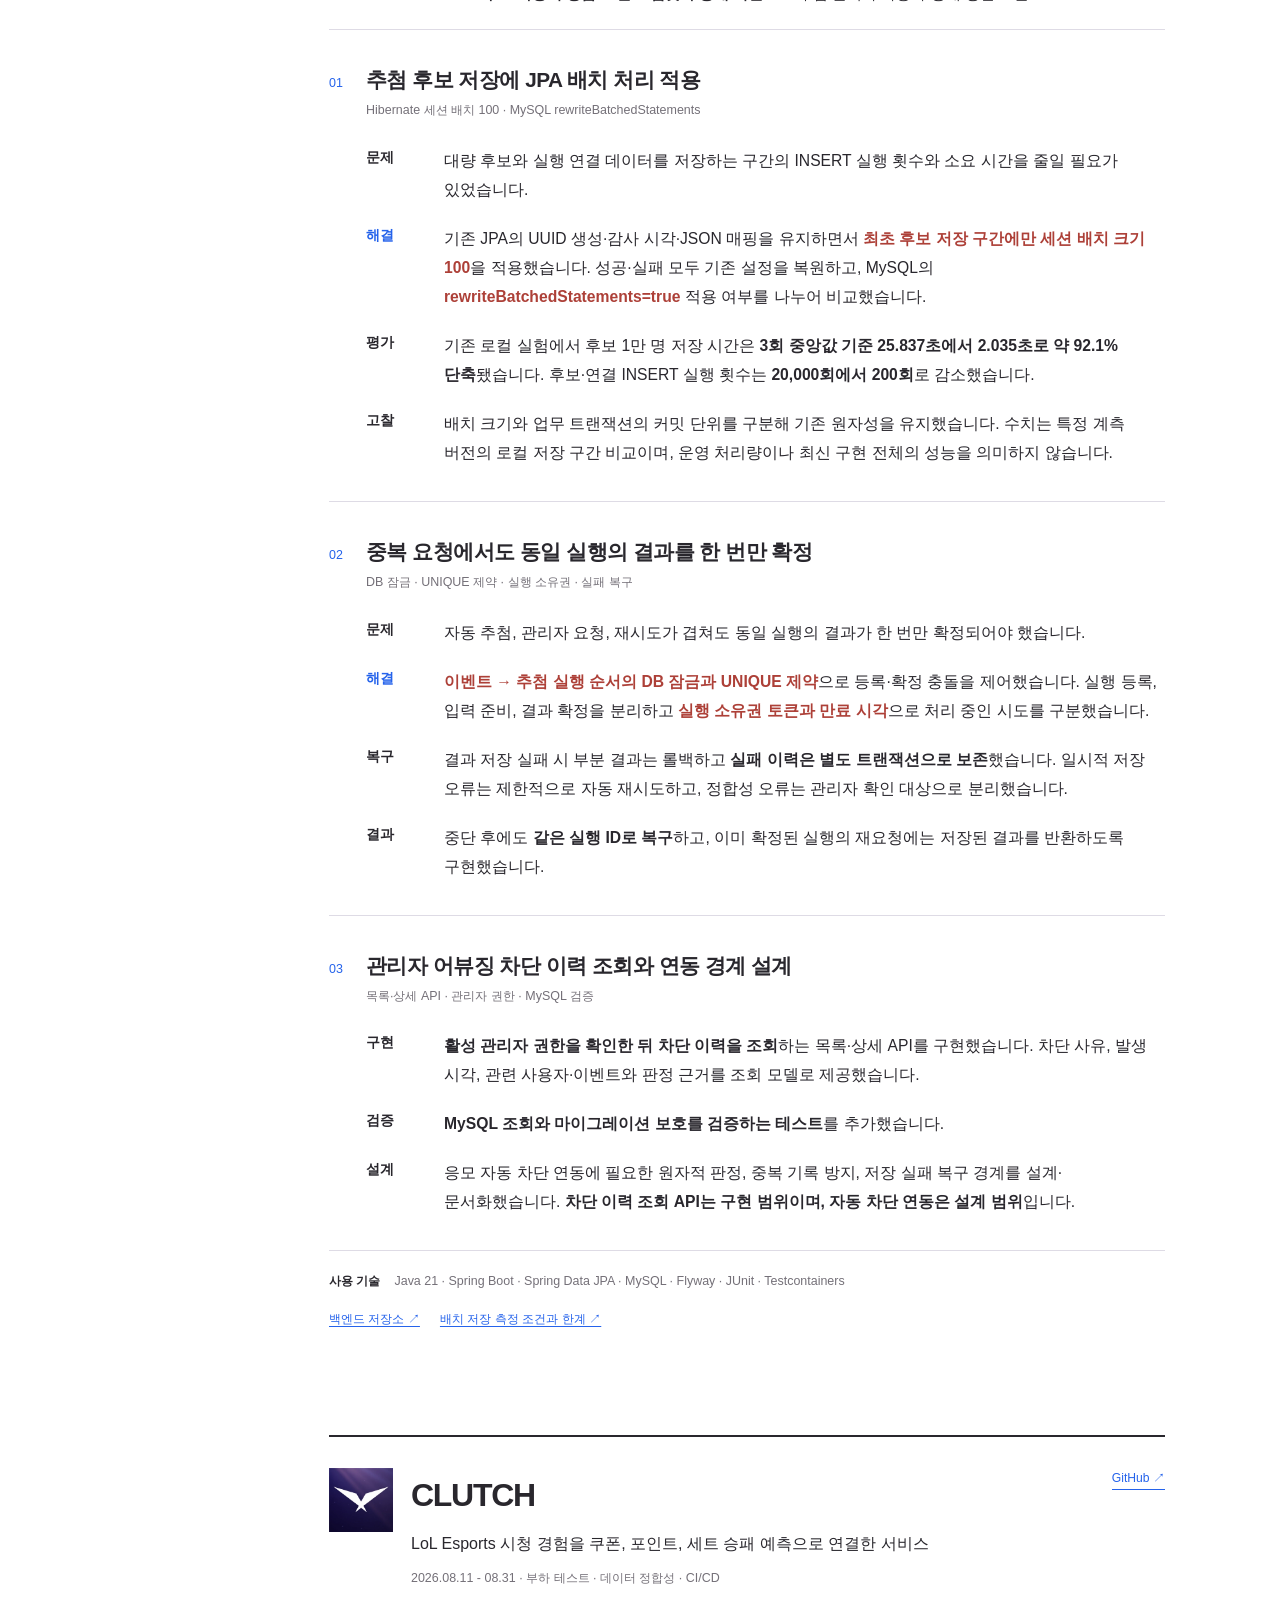
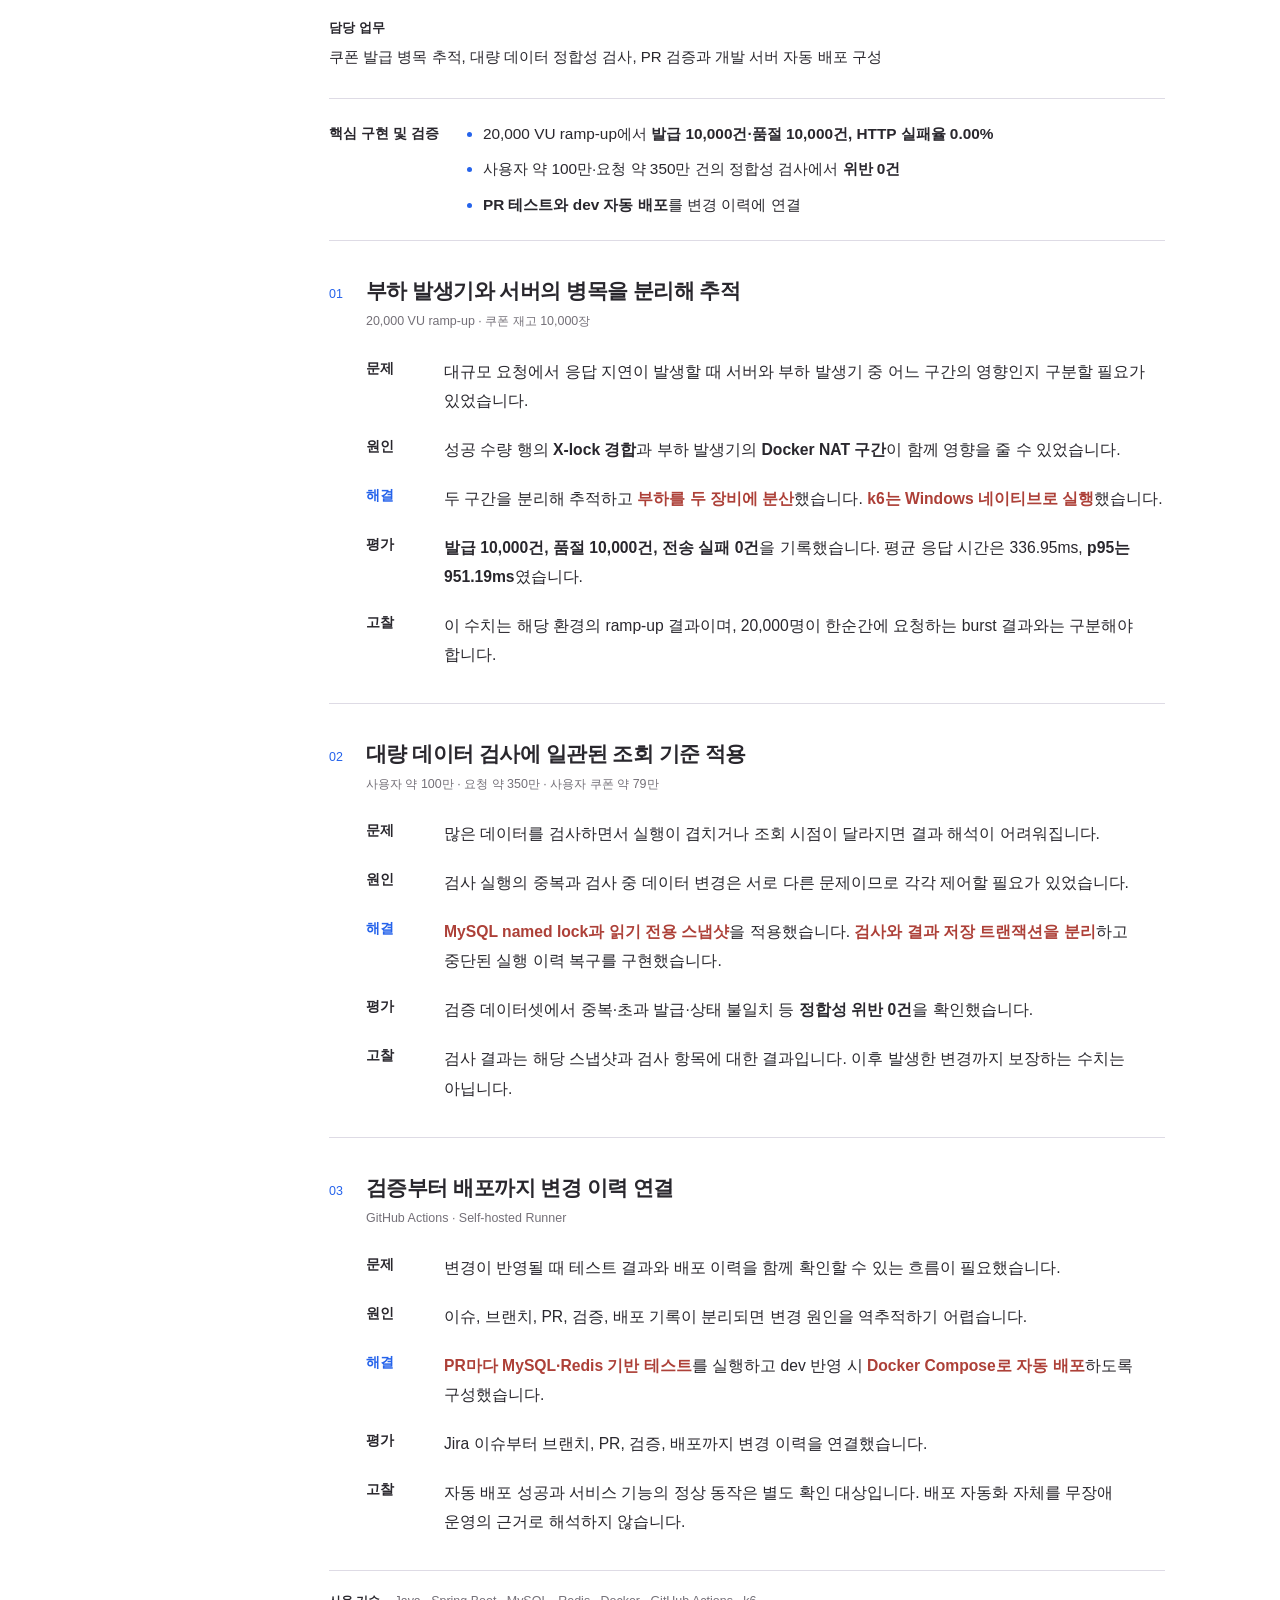
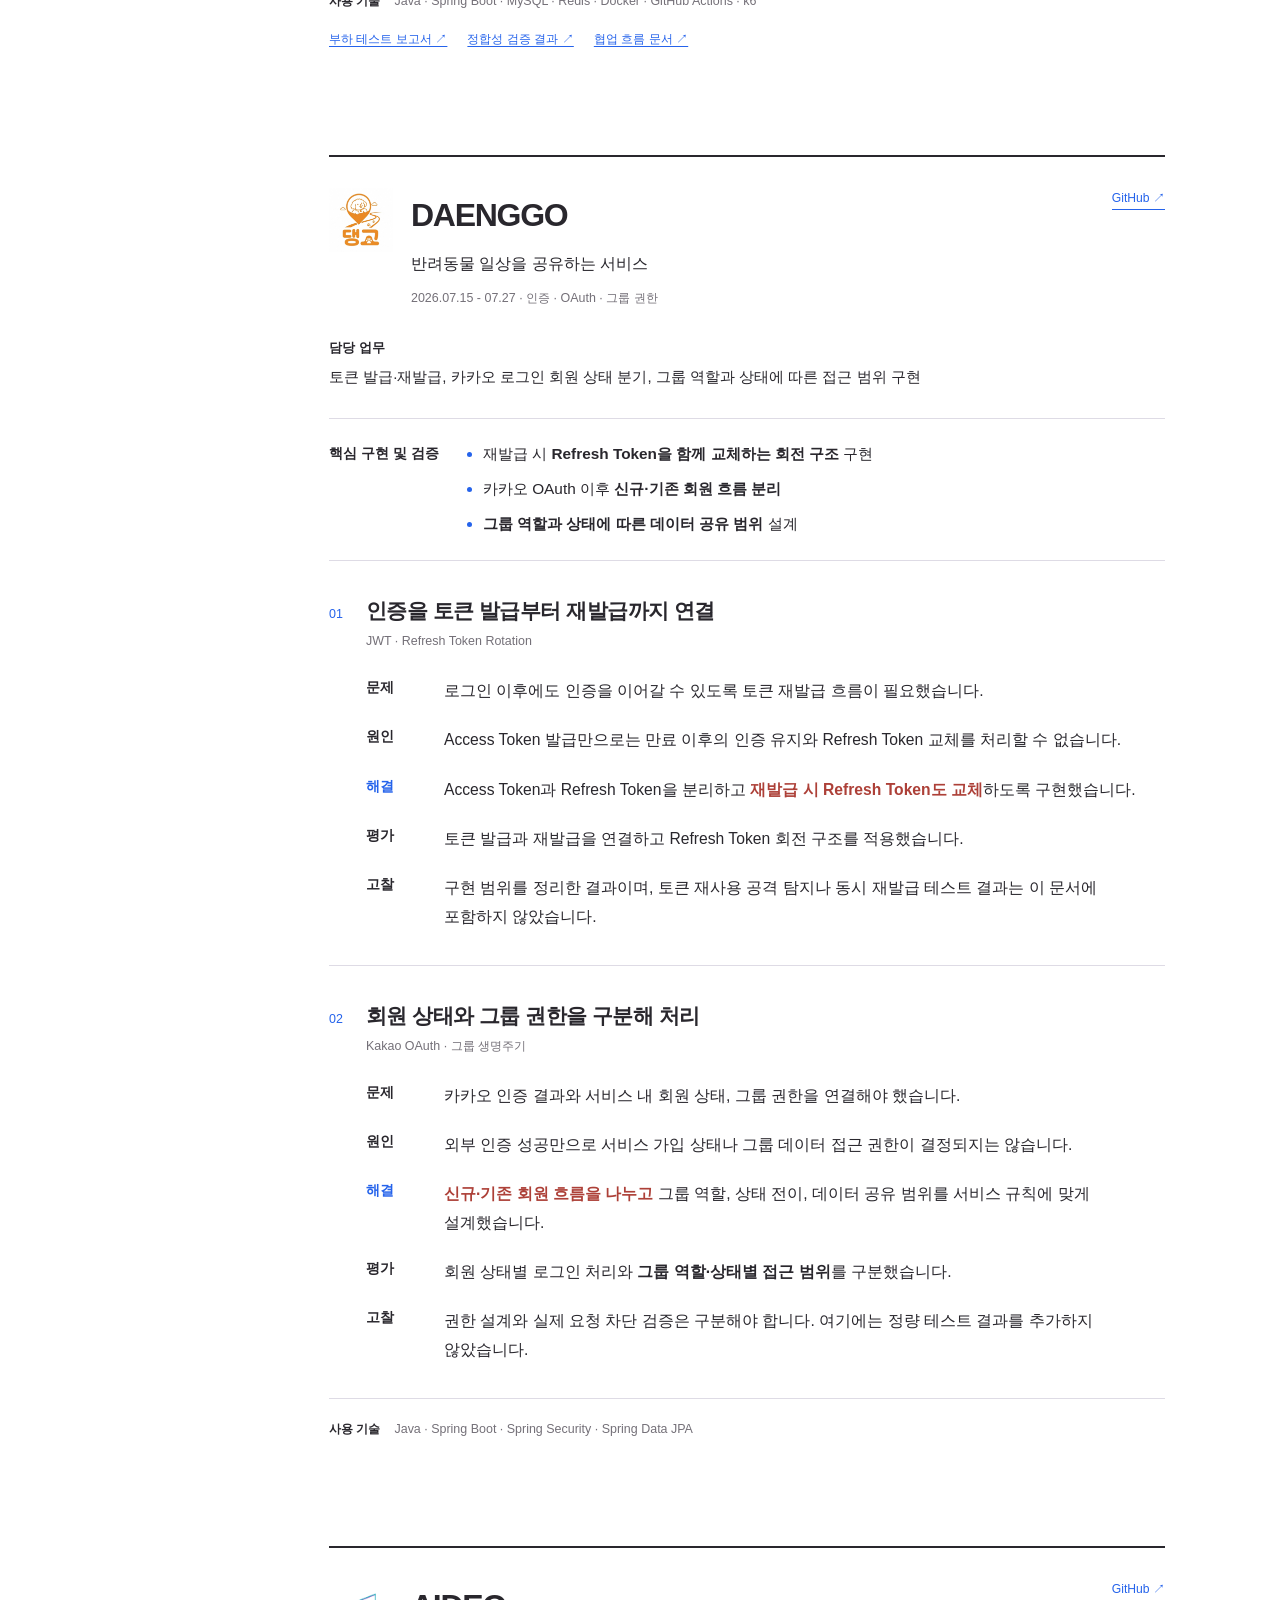
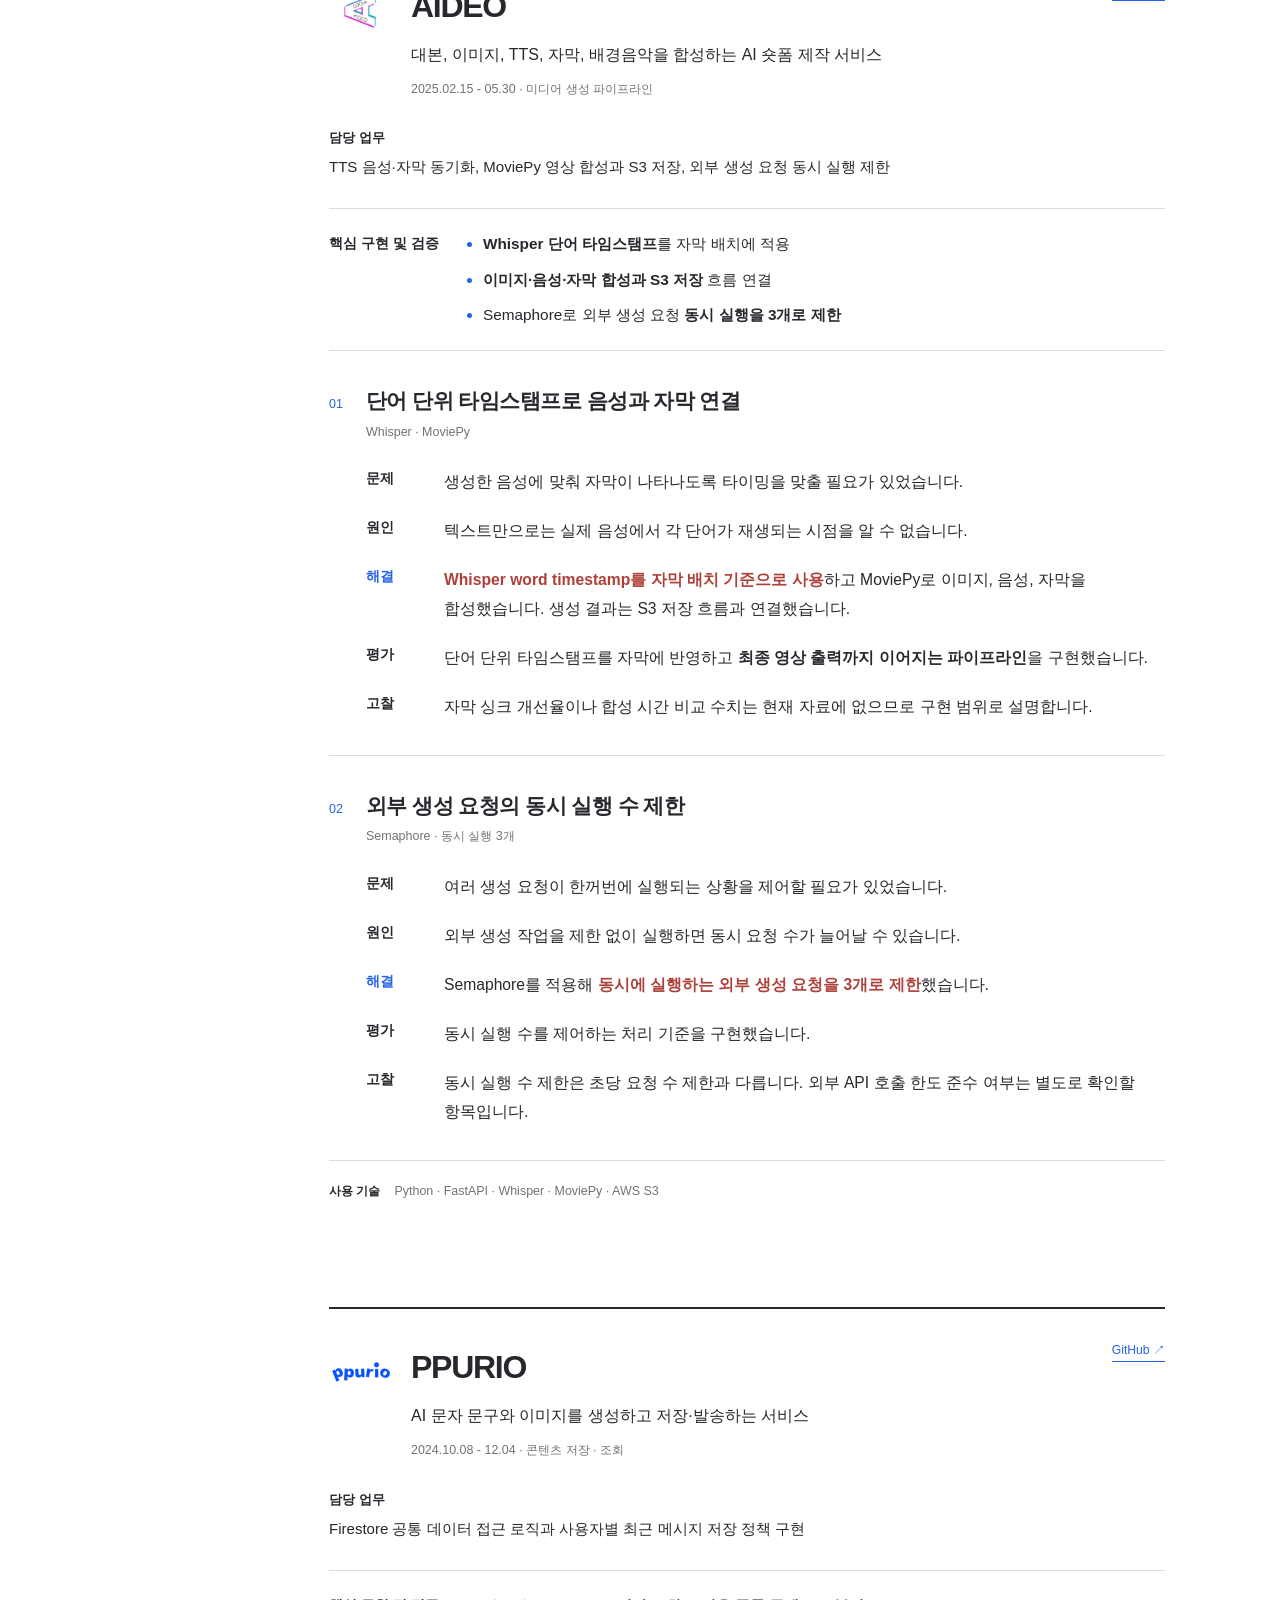
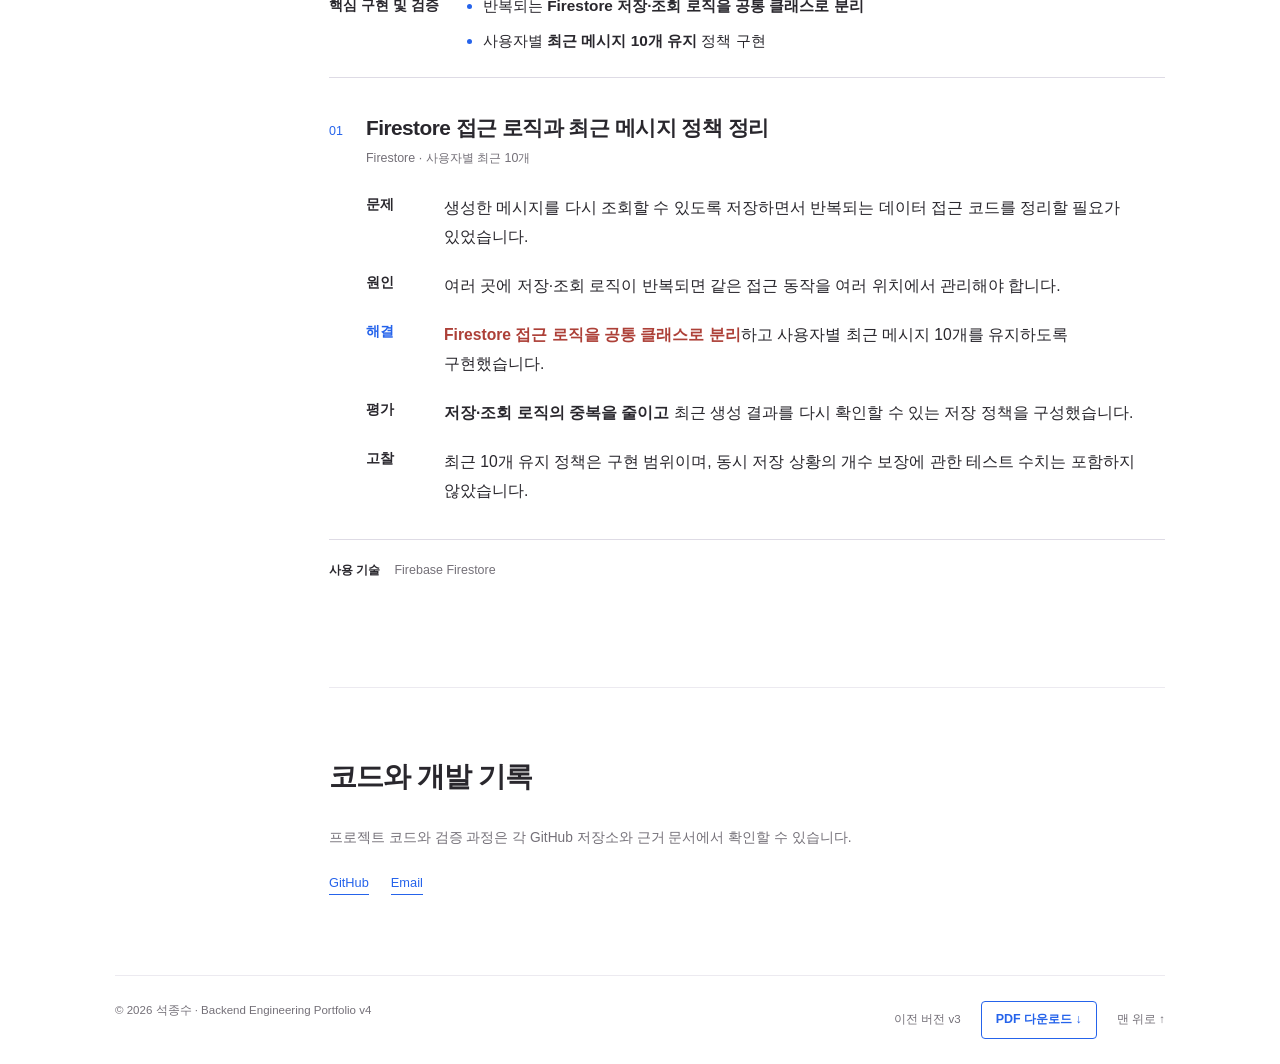
==== commit 5181aab3: "style: organize education and awards in two columns" ====
--- a/index.html
+++ b/index.html
@@ -14,7 +14,7 @@
       document.querySelector('meta[name="theme-color"]').content = theme === 'dark' ? '#17161c' : '#ffffff';
     })();
   </script>
-  <link rel="stylesheet" href="styles.css?v=20261110-3">
+  <link rel="stylesheet" href="styles.css?v=20261110-4">
 </head>
 <body>
   <a class="skip-link" href="#content">본문으로 바로가기</a>
@@ -34,7 +34,7 @@
 
   <div class="page-layout" id="content">
     <nav class="section-nav" aria-label="페이지 목차">
-      <a href="#skills">기술</a><a href="#activity">활동·수상</a><a href="#education">학력·자격증</a><a href="#projects">프로젝트</a>
+      <a href="#skills">기술</a><a href="#resume">교육·학력·자격증·수상</a><a href="#projects">프로젝트</a>
       <div class="project-nav"><a href="#getddo">GETDDO</a><a href="#clutch">CLUTCH</a><a href="#daenggo">DAENGGO</a><a href="#aideo">AIDEO</a><a href="#ppurio">PPURIO</a></div>
     </nav>
 
@@ -82,22 +82,52 @@
         <p class="skill-additional">그 밖에 AWS S3, Whisper, MoviePy를 프로젝트에 사용했습니다.</p>
       </section>
 
-      <section class="content-section" id="activity" aria-labelledby="activity-title"><h2 id="activity-title">활동과 수상</h2>
-        <article class="simple-entry"><h3>LG U+ URECA 4기 · Backend</h3><p>Java와 Spring 기반 백엔드 개발, 데이터베이스, Redis, Docker 환경을 학습하고 팀 프로젝트에 적용했습니다. 기능 구현 이후 테스트 조건과 결과를 문서로 남겼습니다. 5·7단위기간 반장을 맡았으며, <strong>최종 최우수 훈련생으로 선정되었습니다.</strong></p></article>
-        <article class="simple-entry"><h3>최종융합프로젝트 우수상 · GETDDO</h3><p>이벤트 응모 및 추첨 플랫폼 GETDDO로 <strong>우수상을 받았습니다.</strong> 가중치 기반 추첨, 중복 실행 방지와 실패 복구, 당첨 취소·재추첨·결과 공개를 담당했습니다.</p></article>
-        <article class="simple-entry"><h3>종합프로젝트 경진대회 우수상 · CLUTCH</h3><p>LoL Esports 팬 참여 플랫폼 CLUTCH로 우수상을 받았습니다. 동시 쿠폰 발급, 데이터 정합성 검사, 테스트와 배포 자동화를 담당했습니다.</p></article>
-        <article class="simple-entry"><h3>캡스톤디자인 작품발표회 우수상 · AIDEO</h3><p>생성형 AI를 활용한 숏폼 제작 서비스 AIDEO로 우수상을 받았습니다. 음성·자막 동기화와 영상 합성 파이프라인을 구현했습니다.</p></article>
-      </section>
-
-      <section class="content-section" id="education" aria-labelledby="education-title"><h2 id="education-title">학력·자격증</h2>
-        <div class="resume-group"><h3>학력</h3>
-          <article class="simple-entry education-entry"><h3>한성대학교 컴퓨터공학 전공</h3><p>2026.02 · 졸업</p></article>
-        </div>
-        <div class="resume-group"><h3 id="certifications">자격증</h3>
-          <article class="simple-entry"><h3>정보처리기사</h3><p><time datetime="2026-09-11">2026.09.11</time> · 한국산업인력공단</p></article>
-          <article class="simple-entry"><h3>SQLD</h3><p><time datetime="2026-03-27">2026.03.27</time> · 한국데이터산업진흥원</p></article>
-        </div>
-      </section>
+      <div class="resume-columns" id="resume">
+        <section class="content-section resume-column" id="education" aria-labelledby="education-title">
+          <h2 id="education-title"><span aria-hidden="true">01</span>교육·학력·자격증</h2>
+          <article class="simple-entry">
+            <div class="resume-entry-meta"><span class="resume-badge">교육</span></div>
+            <h3>LG U+ URECA 4기 · Backend</h3>
+            <p>5·7단위기간 반장 수행</p>
+          </article>
+          <article class="simple-entry">
+            <div class="resume-entry-meta"><span class="resume-badge">학력</span><span class="resume-period"><time datetime="2020-03">2020.03</time> ~ <time datetime="2026-02">2026.02</time> · 졸업</span></div>
+            <h3>한성대학교 컴퓨터공학부</h3>
+            <p>웹공학트랙 · 모바일소프트웨어트랙</p>
+          </article>
+          <article class="simple-entry" id="certifications">
+            <div class="resume-entry-meta"><span class="resume-badge">국가기술자격</span><time datetime="2026-09-11">2026.09.11</time></div>
+            <h3>정보처리기사</h3><p>한국산업인력공단</p>
+          </article>
+          <article class="simple-entry">
+            <div class="resume-entry-meta"><span class="resume-badge">데이터 자격</span><time datetime="2026-03-27">2026.03.27</time></div>
+            <h3>SQLD</h3><p>한국데이터산업진흥원</p>
+          </article>
+        </section>
+        <section class="content-section resume-column" id="activity" aria-labelledby="activity-title">
+          <h2 id="activity-title"><span aria-hidden="true">02</span>수상 내역</h2>
+          <article class="simple-entry">
+            <div class="resume-entry-meta"><span class="resume-badge">개인 수상</span><time datetime="2026-10-28">2026.10.28</time></div>
+            <h3>최종 최우수 훈련생</h3>
+            <p>LG U+ URECA 4기 · Backend</p>
+          </article>
+          <article class="simple-entry">
+            <div class="resume-entry-meta"><span class="resume-badge">팀 프로젝트 수상</span><time datetime="2026-10-28">2026.10.28</time></div>
+            <h3>최종융합프로젝트 우수상</h3>
+            <p>멀티캠퍼스 · LG U+ URECA GETDDO</p>
+          </article>
+          <article class="simple-entry">
+            <div class="resume-entry-meta"><span class="resume-badge">팀 프로젝트 수상</span><time datetime="2026-09-01">2026.09.01</time></div>
+            <h3>종합프로젝트 경진대회 우수상</h3>
+            <p>LG U+ URECA · CLUTCH</p>
+          </article>
+          <article class="simple-entry">
+            <div class="resume-entry-meta"><span class="resume-badge">팀 프로젝트 수상</span><time datetime="2025-05-30">2025.05.30</time></div>
+            <h3>캡스톤디자인 작품발표회 우수상</h3>
+            <p>한성대학교 · AIDEO</p>
+          </article>
+        </section>
+      </div>
 
       <section class="content-section projects-section" id="projects" aria-labelledby="projects-title"><h2 id="projects-title">대표 프로젝트</h2>
         <div class="project-overview">
--- a/styles.css
+++ b/styles.css
@@ -79,7 +79,20 @@
 @media(max-width:800px){.skill-group{grid-template-columns:minmax(0,1fr);gap:10px;padding:20px 0}.skill-group-heading h3{grid-column:1;grid-row:1;margin:0}.skill-icons{grid-column:1;grid-row:2;gap:10px 18px}.skill-group-heading p{grid-column:1;grid-row:3}}
 @media(max-width:600px){.skill-icons img{flex-basis:24px;width:24px;height:24px}.section-nav a[aria-current="location"]{border-left-color:transparent;background:var(--accent-soft)}}
 @media(max-width:600px){.section-nav{position:sticky;top:58px;z-index:15;display:flex;flex-wrap:nowrap;gap:2px;overflow-x:auto;width:100%;margin-bottom:38px;border-bottom:1px solid var(--line);background:var(--background);padding:8px 0;scrollbar-width:thin}.section-nav>a,.project-nav a{flex:0 0 auto;white-space:nowrap}.project-nav{display:contents}.section-nav a[aria-current="true"]{background:var(--accent-soft)}.section-nav a[aria-current="location"]{background:transparent}section[id],article[id]{scroll-margin-top:120px}}
-#activity .simple-entry p strong{color:var(--text);font-weight:900}
+.resume-columns{display:grid;grid-template-columns:repeat(2,minmax(0,1fr));gap:32px;margin-bottom:78px;scroll-margin-top:90px}
+.resume-column{min-width:0;margin-bottom:0;border-top:2px solid var(--text);padding-top:18px}
+.resume-column>h2{display:flex;align-items:baseline;gap:12px;margin-bottom:12px;font-size:1rem;letter-spacing:-.025em}
+.resume-column>h2>span{color:var(--accent);font-size:.68rem;font-weight:500;letter-spacing:0}
+.resume-column .simple-entry{padding-block:18px}
+.resume-column .simple-entry:last-child{border-bottom:0}
+.resume-column .simple-entry h3{font-size:.92rem;line-height:1.6;word-break:keep-all;overflow-wrap:anywhere}
+.resume-column .simple-entry p{font-size:.8rem;line-height:1.85;overflow-wrap:anywhere}
+.resume-column .simple-entry p strong{color:var(--text);font-weight:900}
+.resume-entry-meta{display:flex;justify-content:space-between;align-items:center;flex-wrap:wrap;gap:8px;margin-bottom:9px}
+.resume-badge{display:inline-block;border-radius:20px;background:var(--accent-soft);padding:3px 9px;color:var(--accent);font-size:.68rem;font-weight:650}
+.resume-entry-meta time,.resume-period{color:var(--muted);font-size:.68rem;font-variant-numeric:tabular-nums}
+@media(max-width:800px){.resume-columns{grid-template-columns:minmax(0,1fr);gap:34px}}
+@media(max-width:600px){.resume-columns{margin-bottom:62px;scroll-margin-top:120px}}
 .resume-group+.resume-group{margin-top:30px}.resume-group>h3{margin:0 0 8px;color:var(--accent);font-size:.83rem;font-weight:750}.resume-group .simple-entry{padding-block:14px}.resume-group .simple-entry h3{margin-bottom:3px}
 .footer-actions{display:flex;align-items:center;gap:20px}.pdf-download{display:inline-flex;align-items:center;justify-content:center;min-height:38px;border:1px solid var(--accent);border-radius:4px;background:var(--background);padding:6px 14px;color:var(--accent);font:inherit;font-size:.78rem;font-weight:750;cursor:pointer}.pdf-download:hover{background:var(--accent-soft)}
 @media(max-width:600px){.site-footer{align-items:flex-start;gap:15px}.footer-actions{flex-direction:column;align-items:flex-end;gap:12px}}
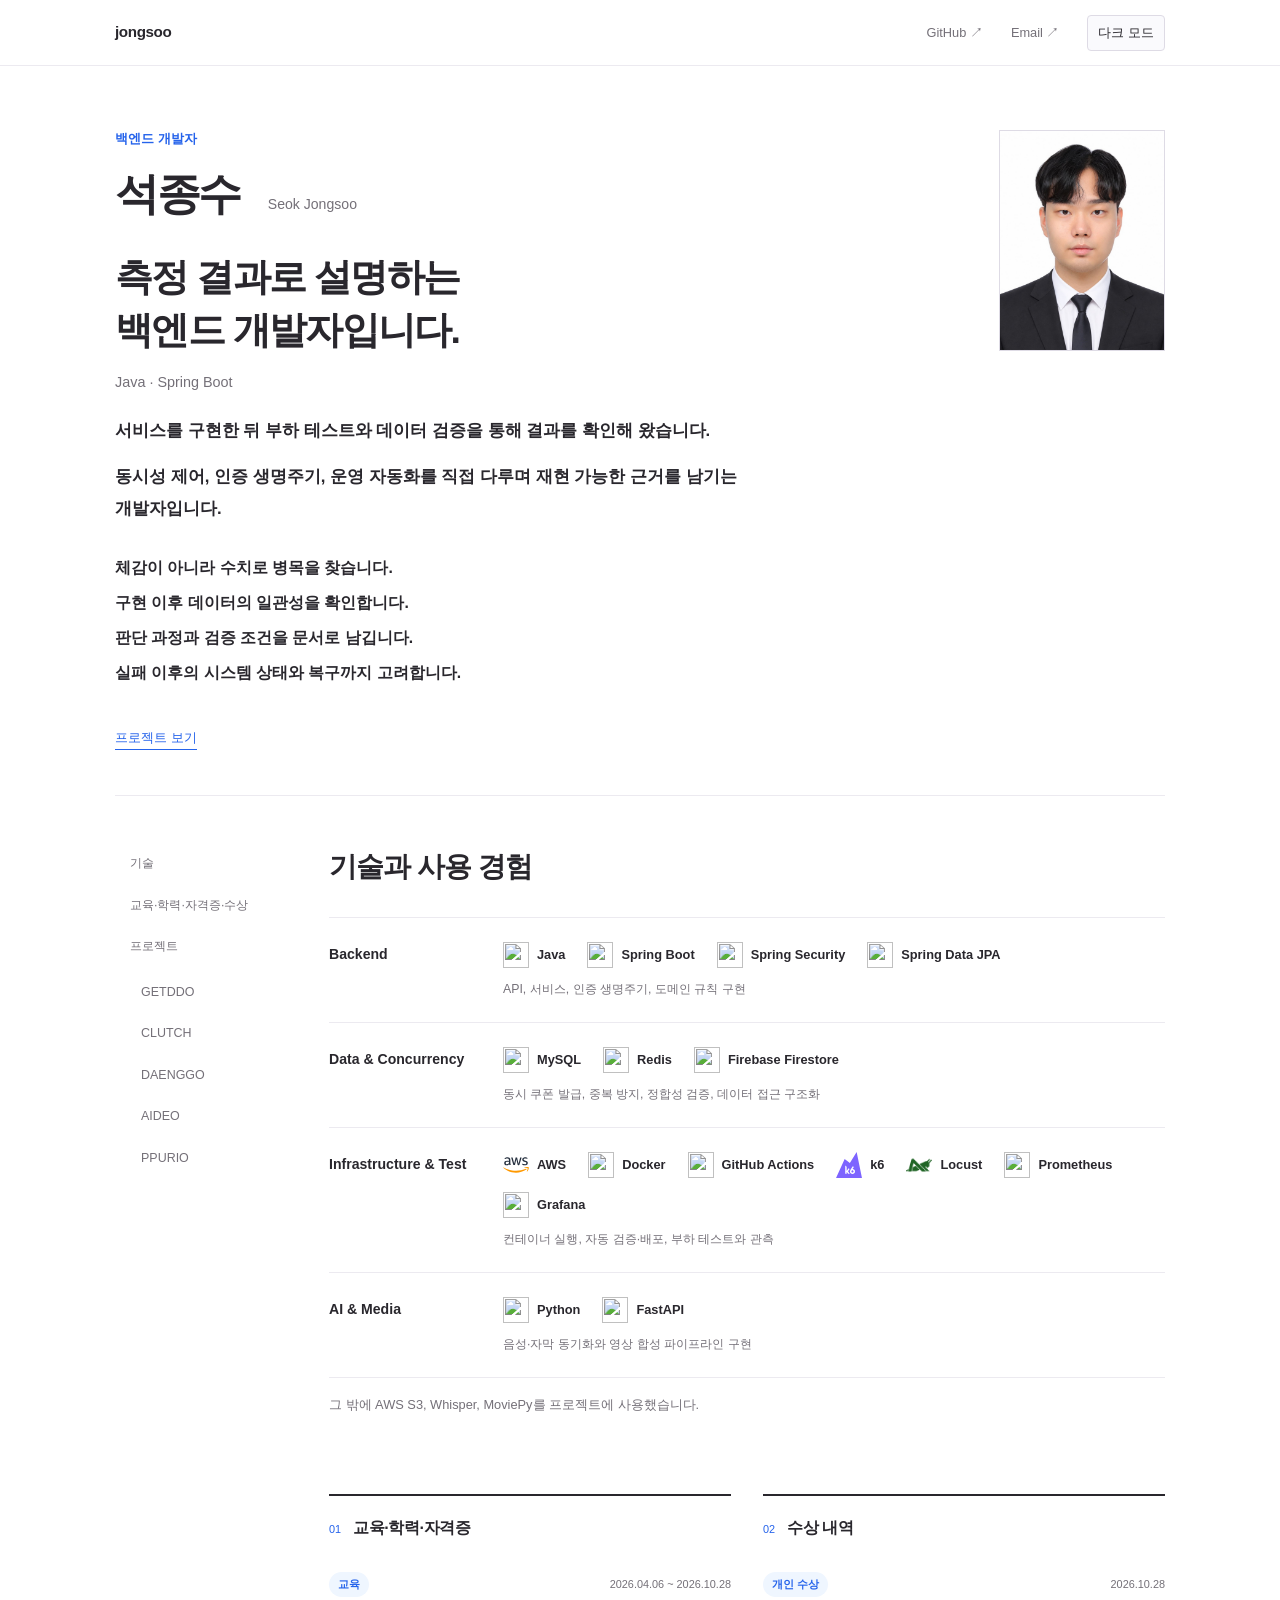
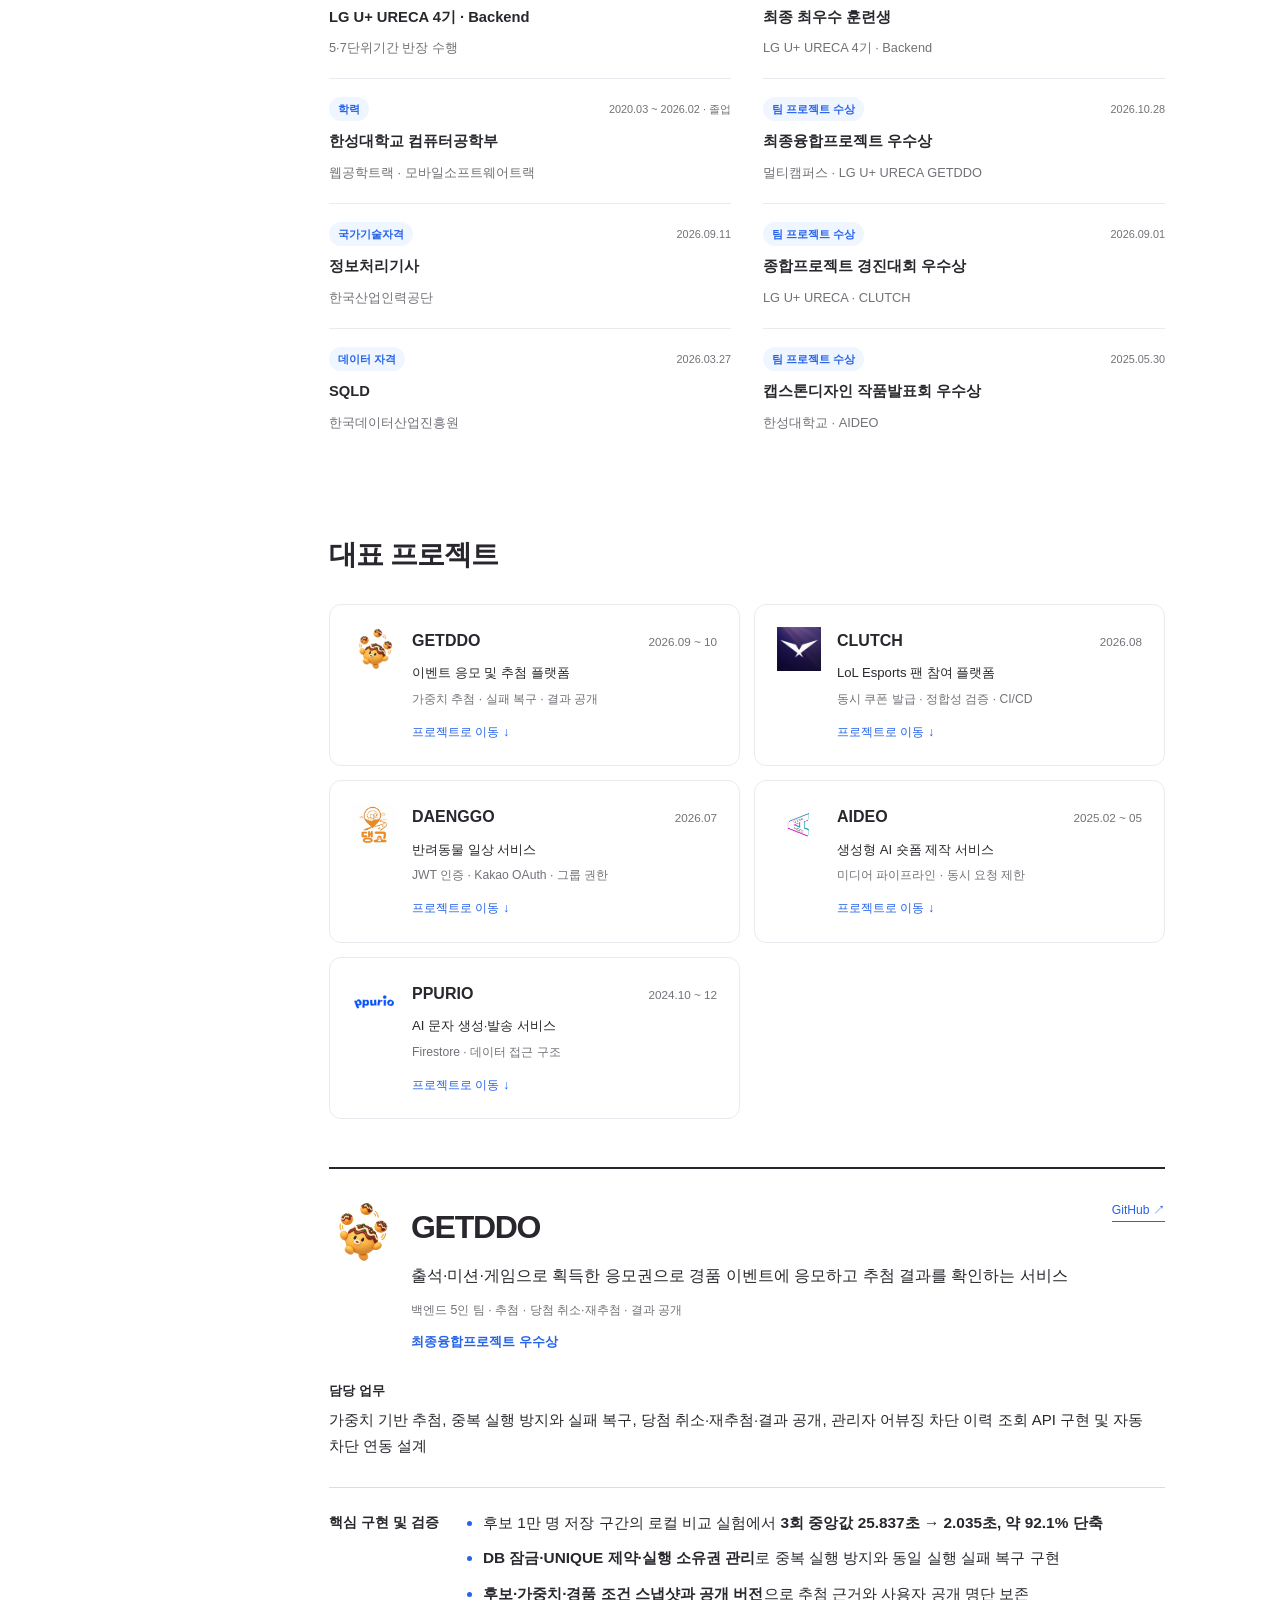
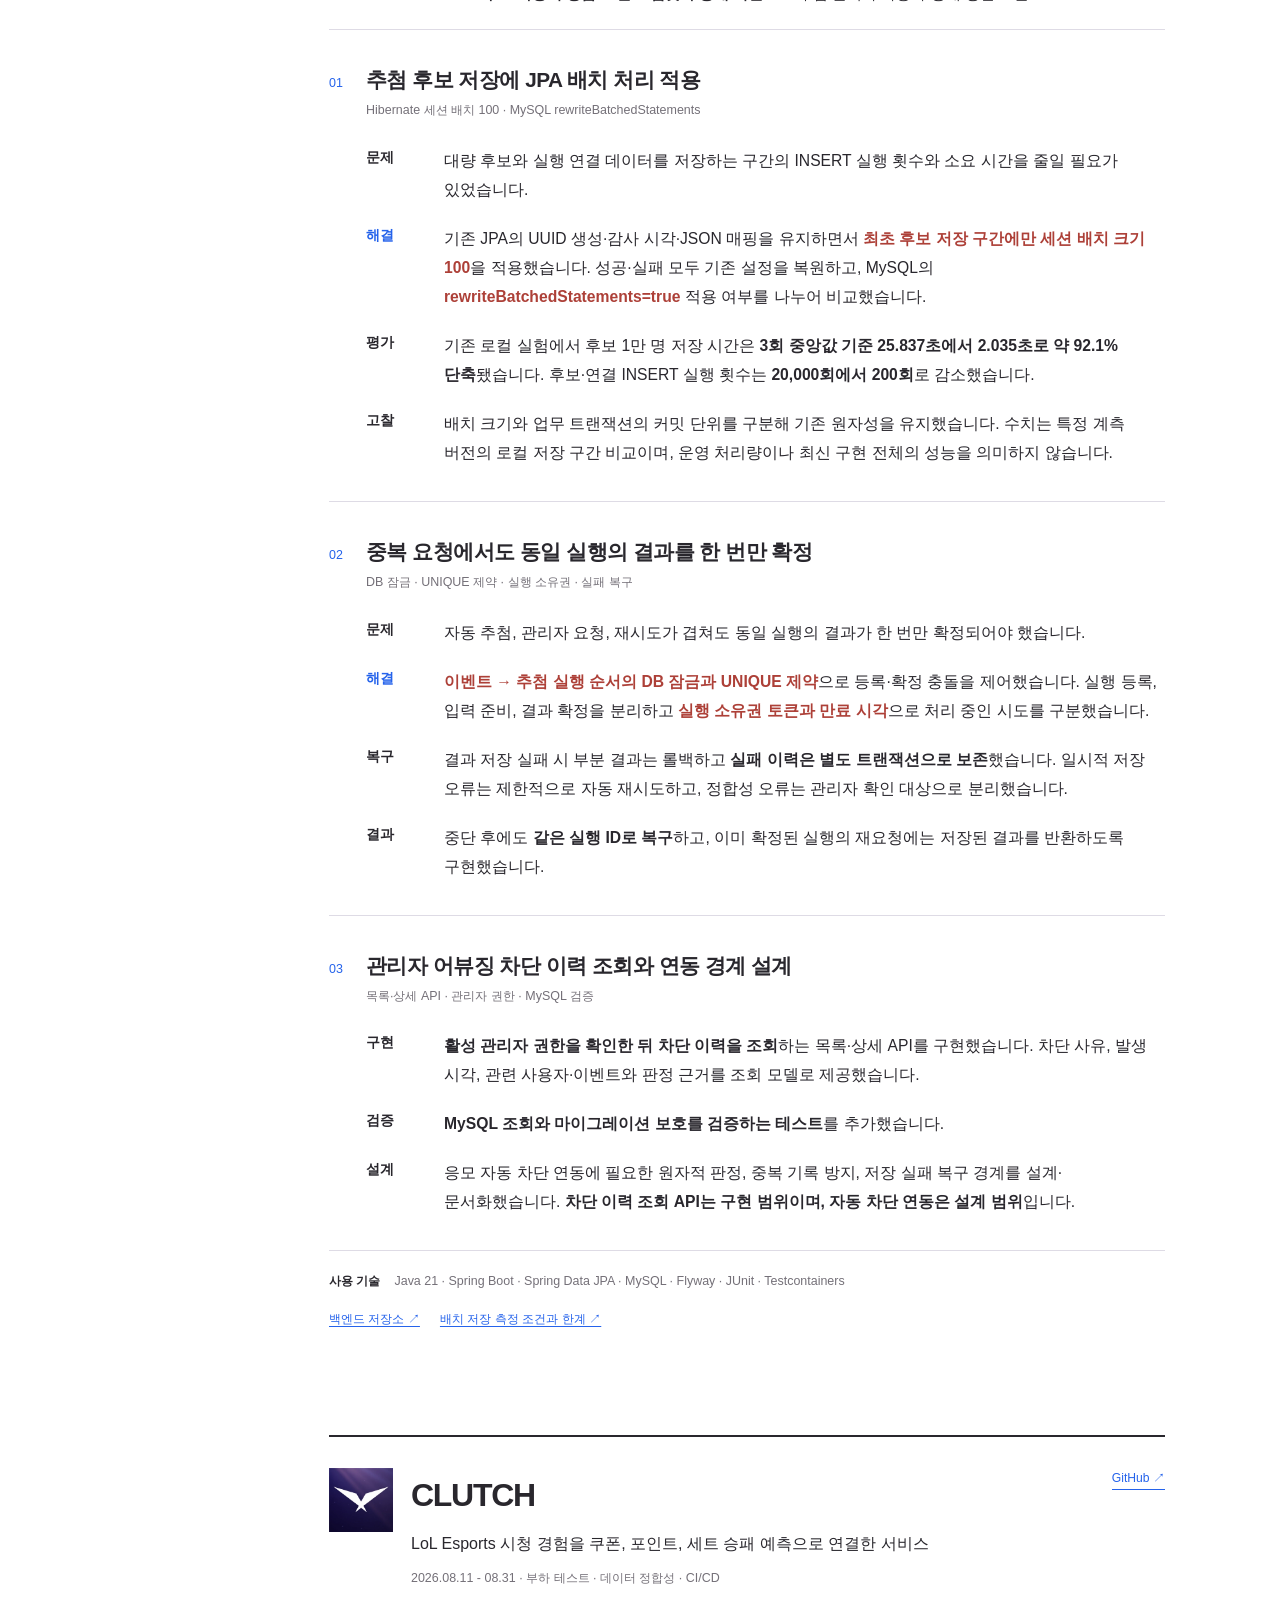
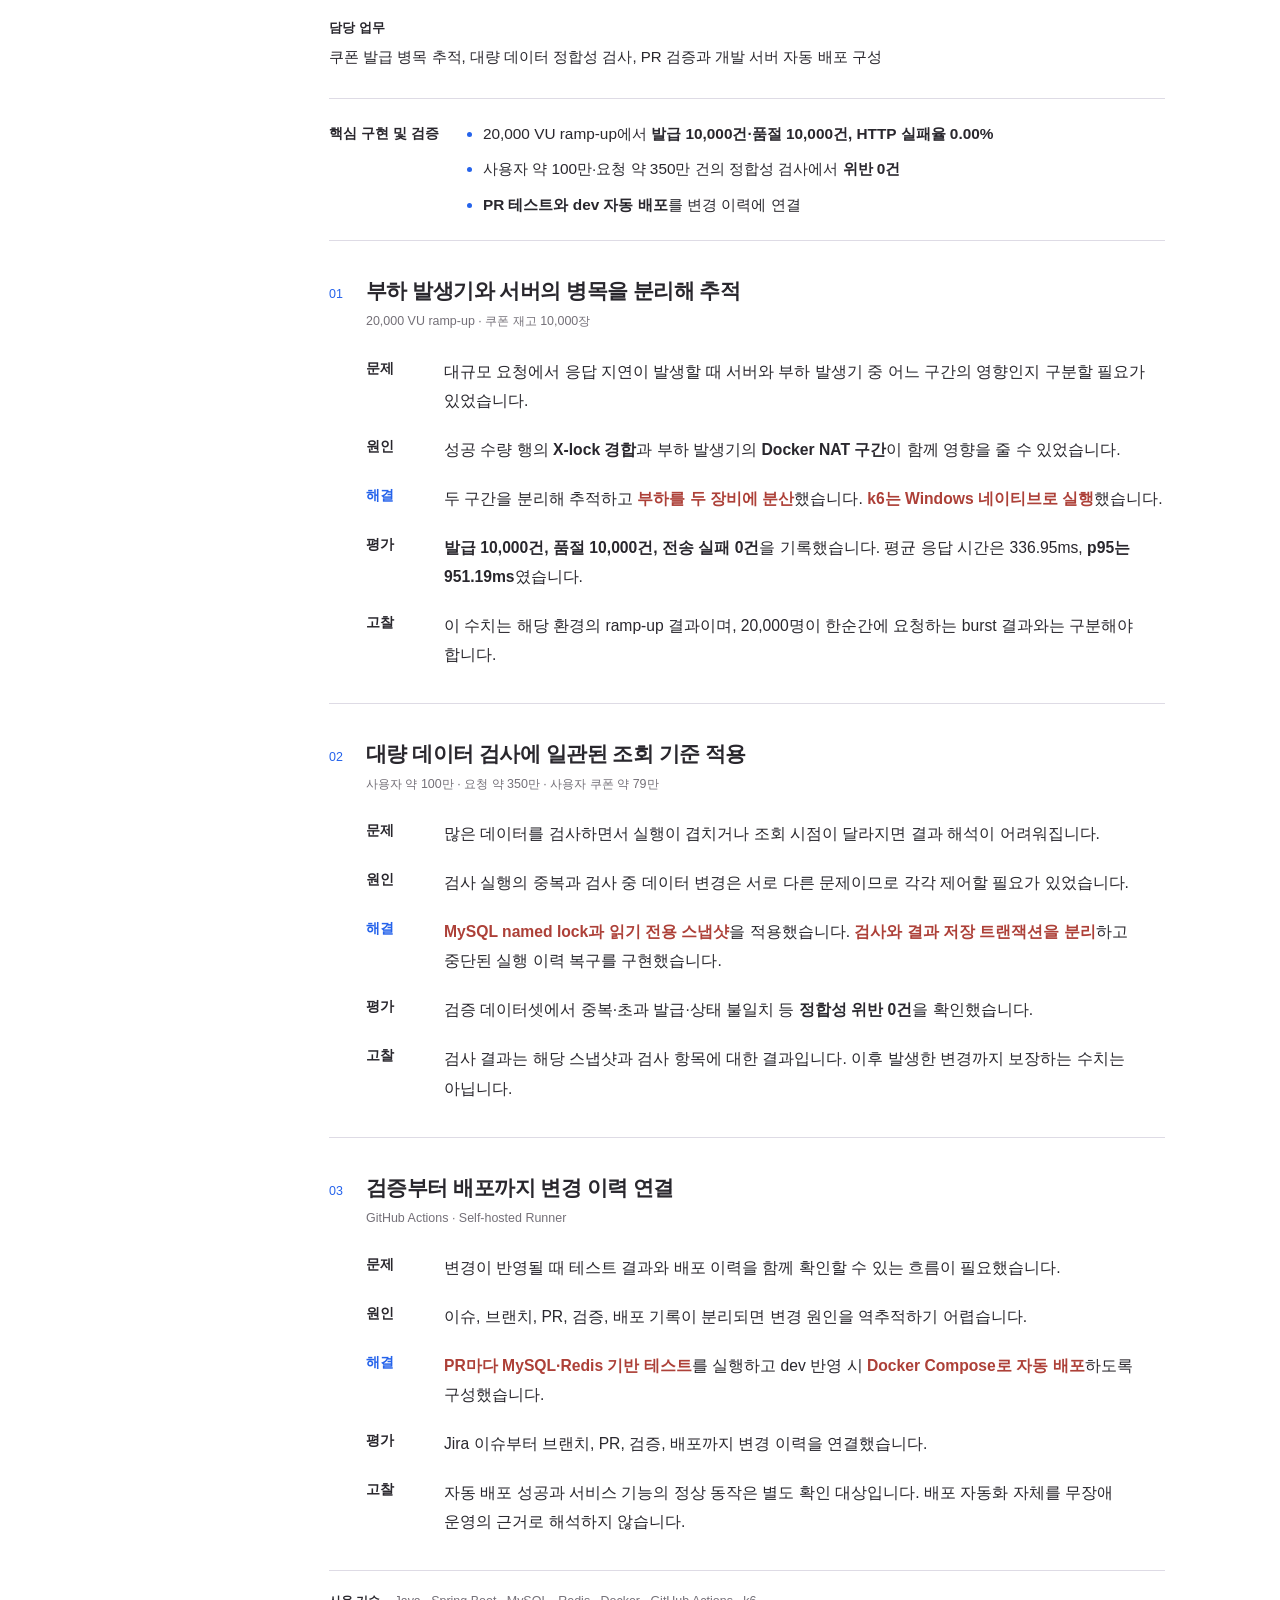
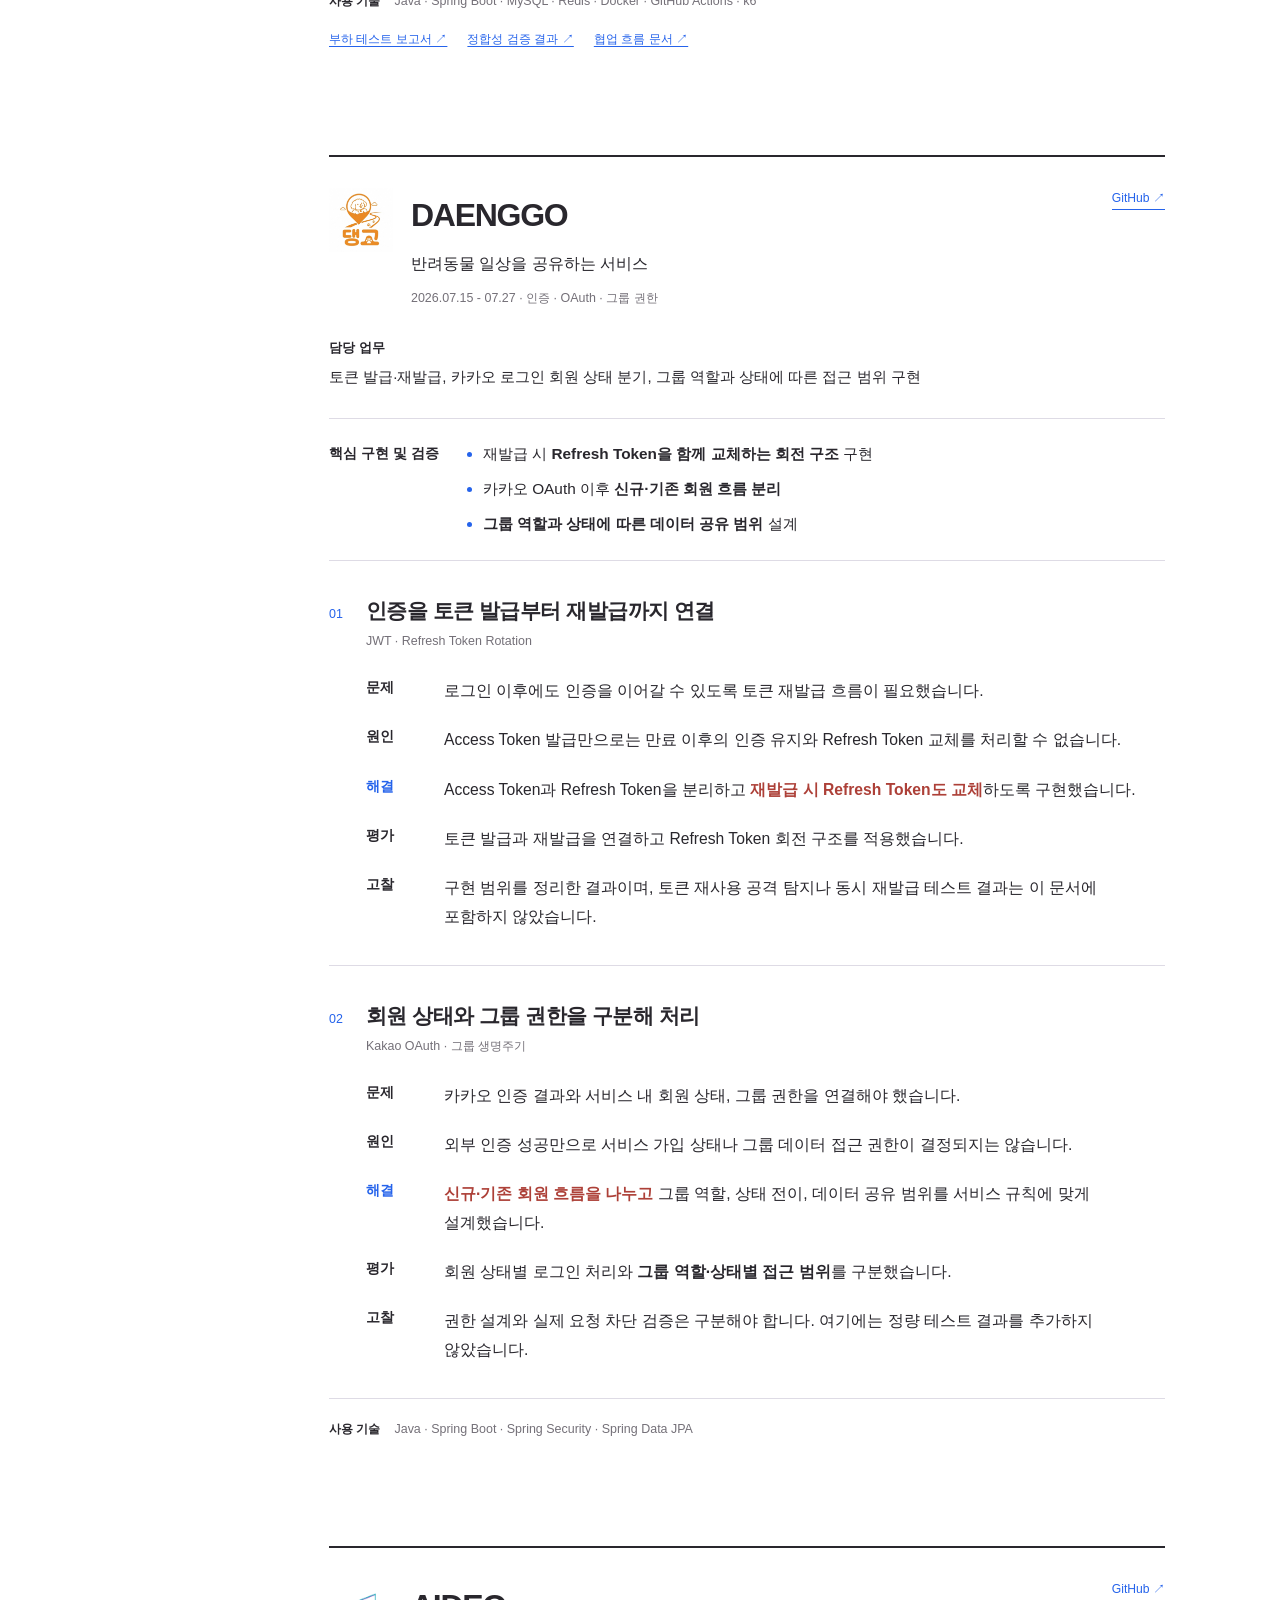
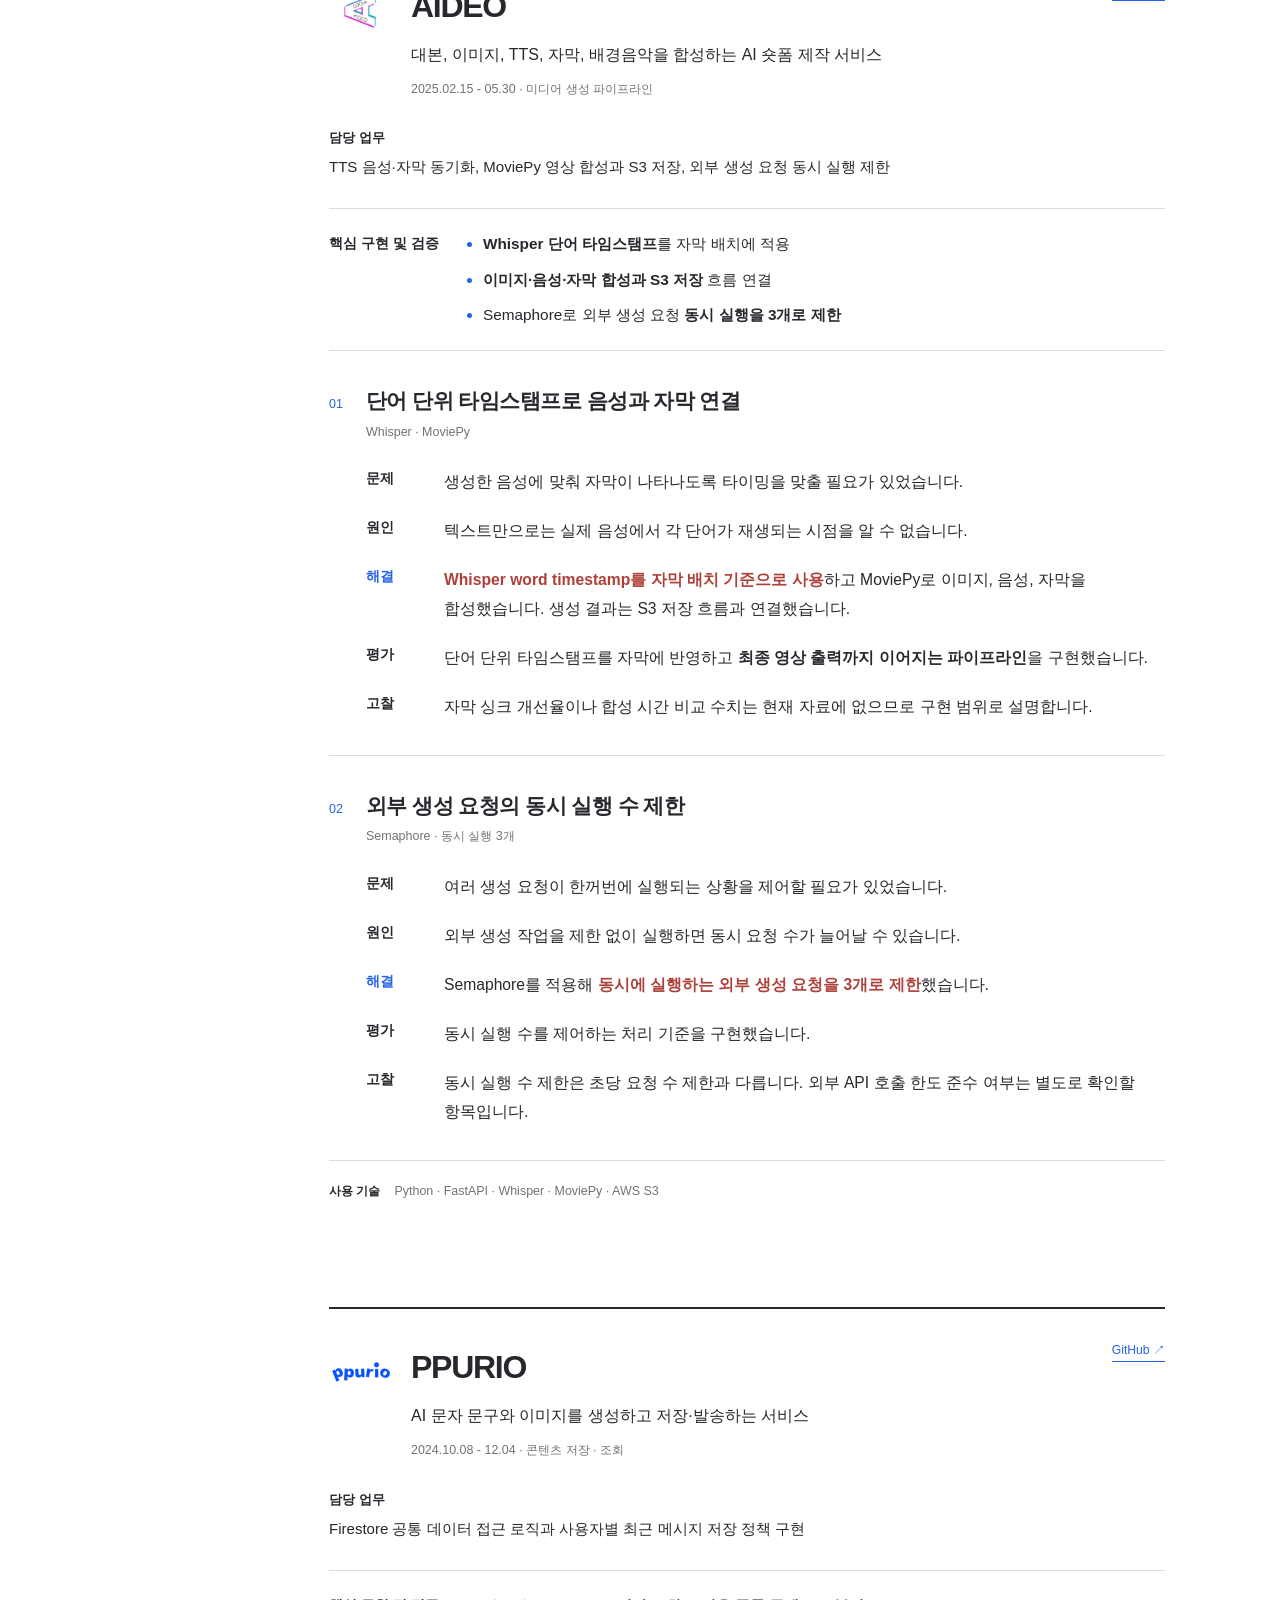
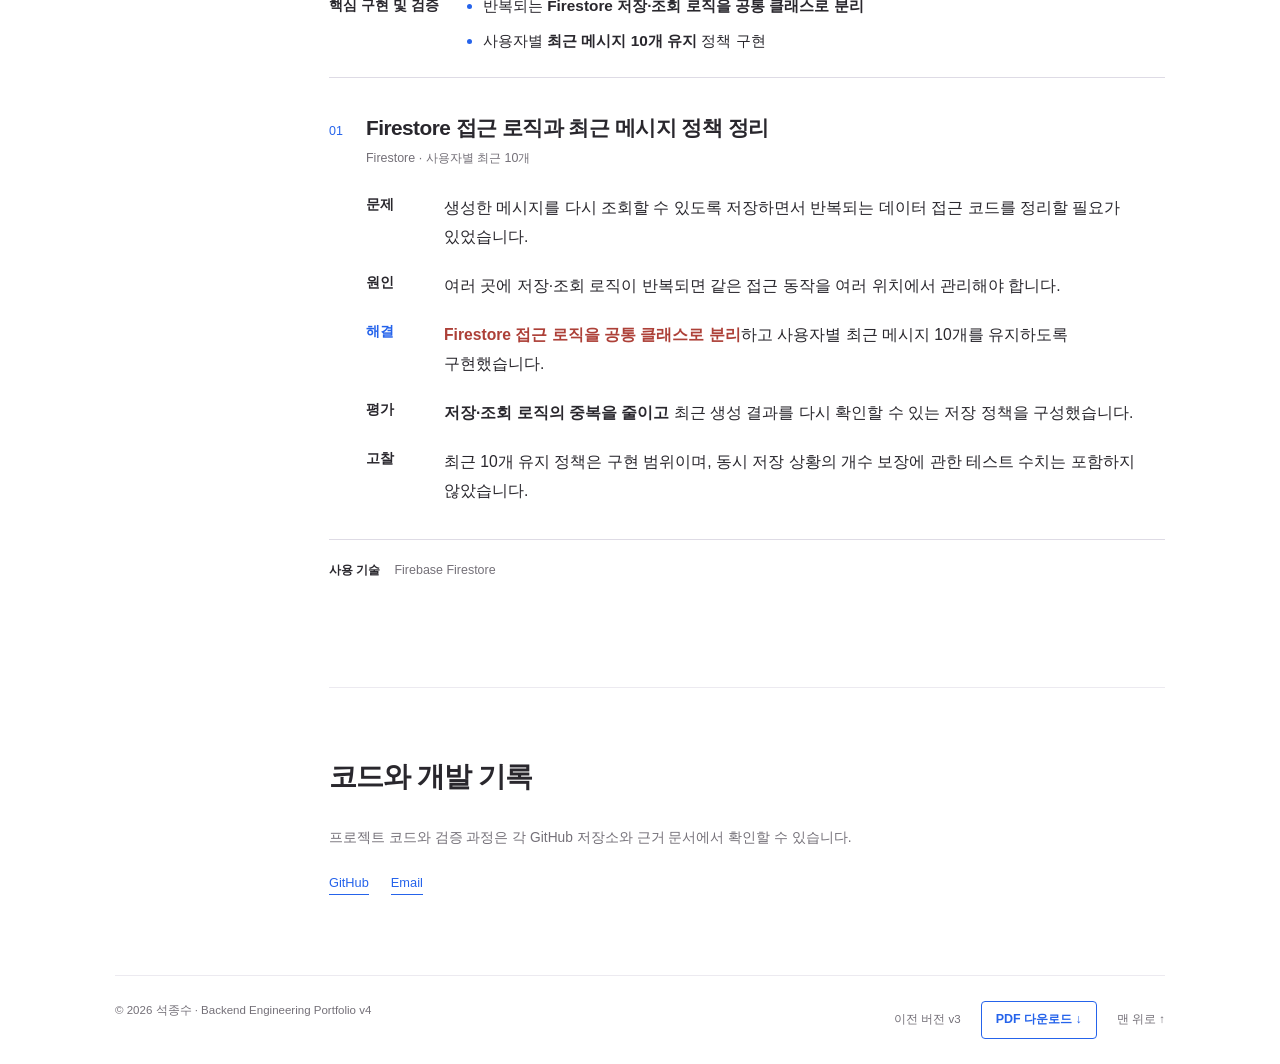
==== commit c4f18690: "content: add URECA education period" ====
--- a/index.html
+++ b/index.html
@@ -82,11 +82,12 @@
         <p class="skill-additional">그 밖에 AWS S3, Whisper, MoviePy를 프로젝트에 사용했습니다.</p>
       </section>
 
+      <!-- 교육·학력·자격증과 수상 내역을 나란히 표시합니다. -->
       <div class="resume-columns" id="resume">
         <section class="content-section resume-column" id="education" aria-labelledby="education-title">
           <h2 id="education-title"><span aria-hidden="true">01</span>교육·학력·자격증</h2>
           <article class="simple-entry">
-            <div class="resume-entry-meta"><span class="resume-badge">교육</span></div>
+            <div class="resume-entry-meta"><span class="resume-badge">교육</span><span class="resume-period"><time datetime="2026-04-06">2026.04.06</time> ~ <time datetime="2026-10-28">2026.10.28</time></span></div>
             <h3>LG U+ URECA 4기 · Backend</h3>
             <p>5·7단위기간 반장 수행</p>
           </article>
@@ -130,6 +131,7 @@
       </div>
 
       <section class="content-section projects-section" id="projects" aria-labelledby="projects-title"><h2 id="projects-title">대표 프로젝트</h2>
+        <!-- 각 프로젝트 카드는 아래의 상세 설명으로 이동합니다. -->
         <div class="project-overview">
           <a href="#getddo" aria-label="GETDDO 프로젝트 상세로 이동">
             <img src="assets/getddo.png" alt="" width="44" height="44" loading="lazy">
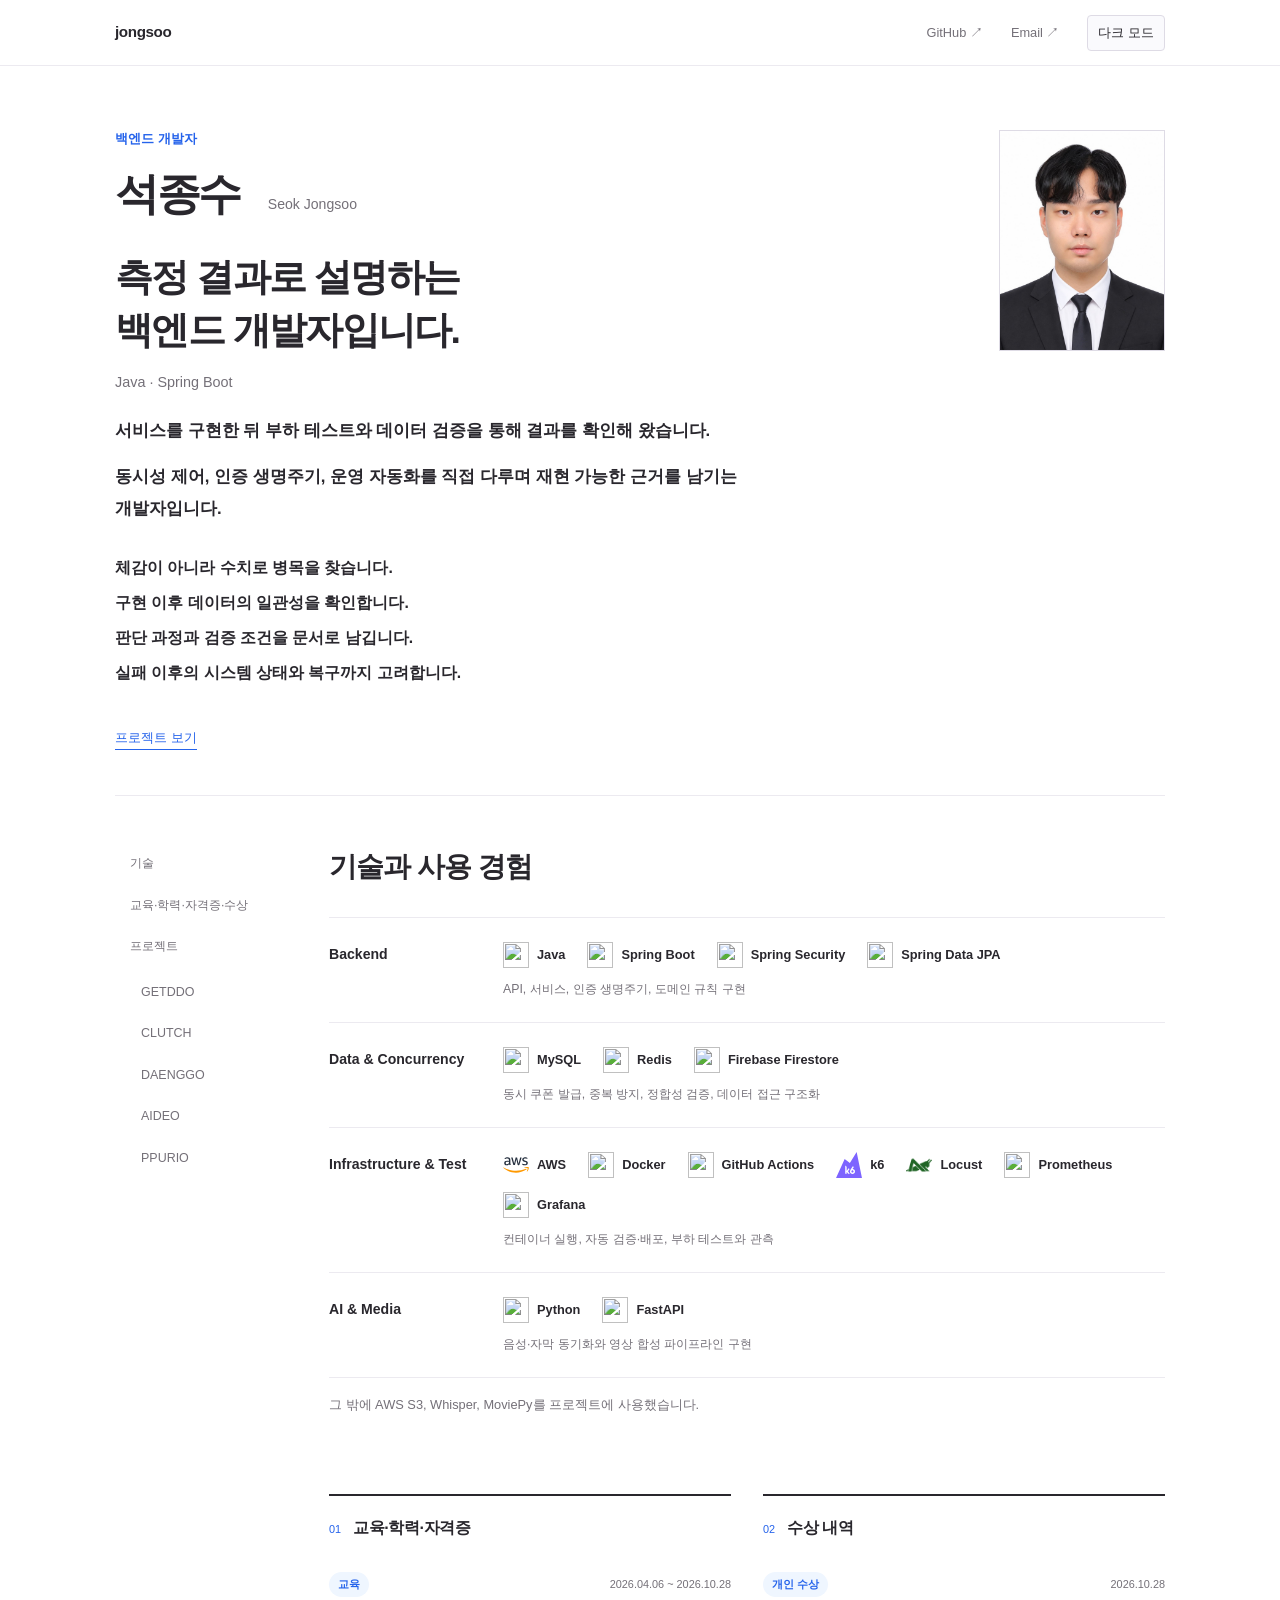
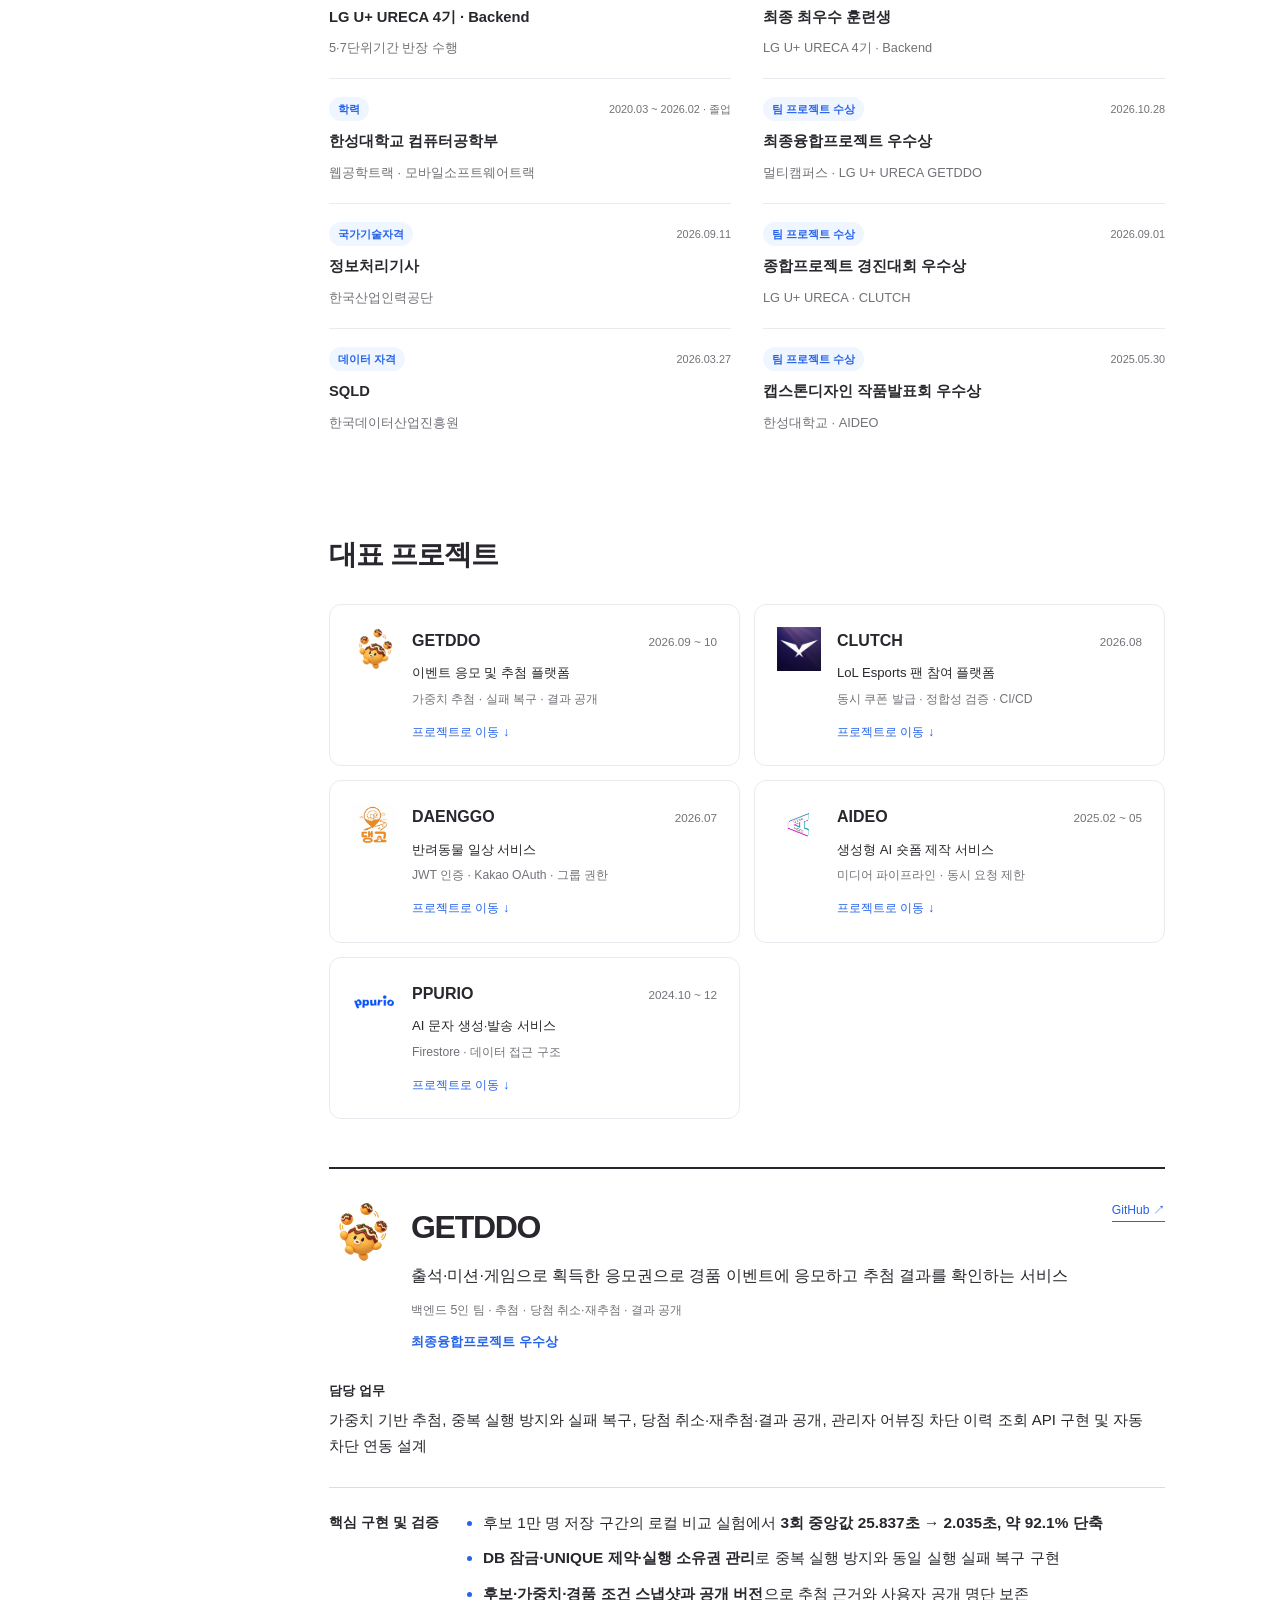
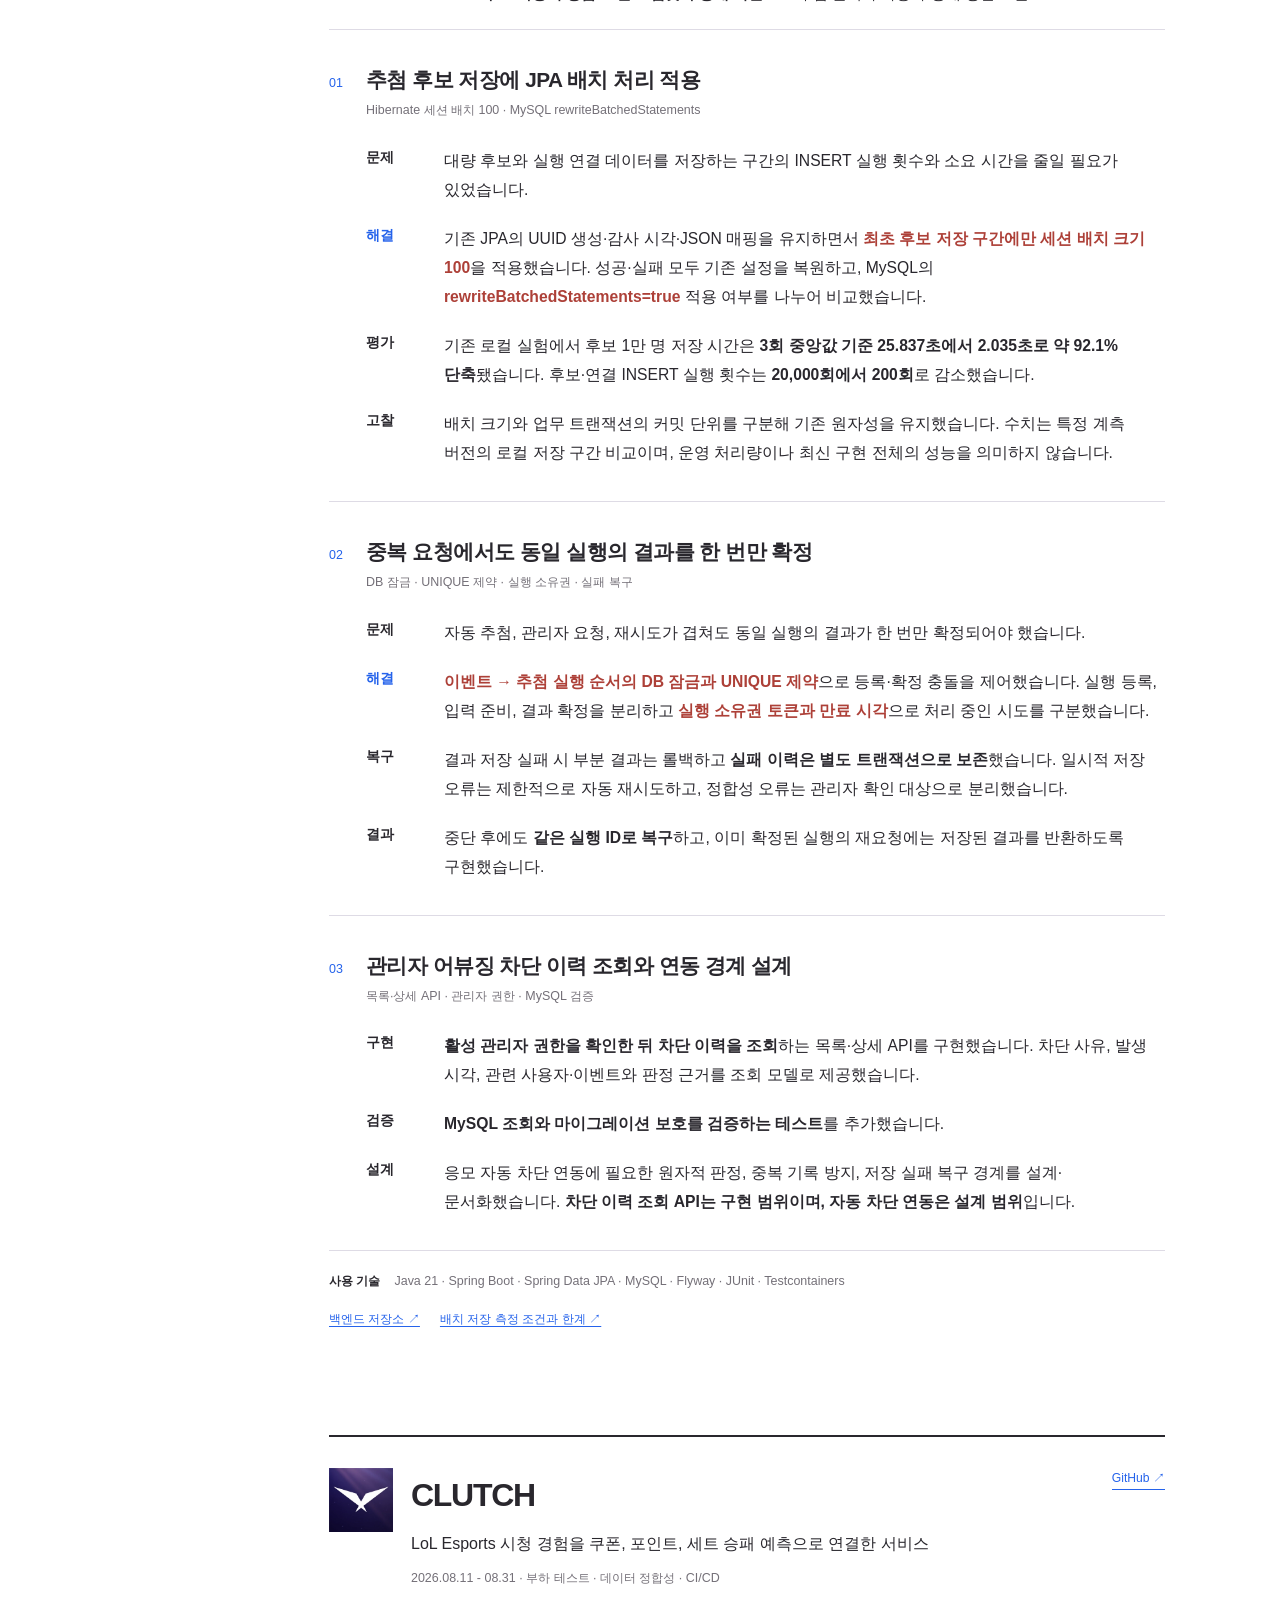
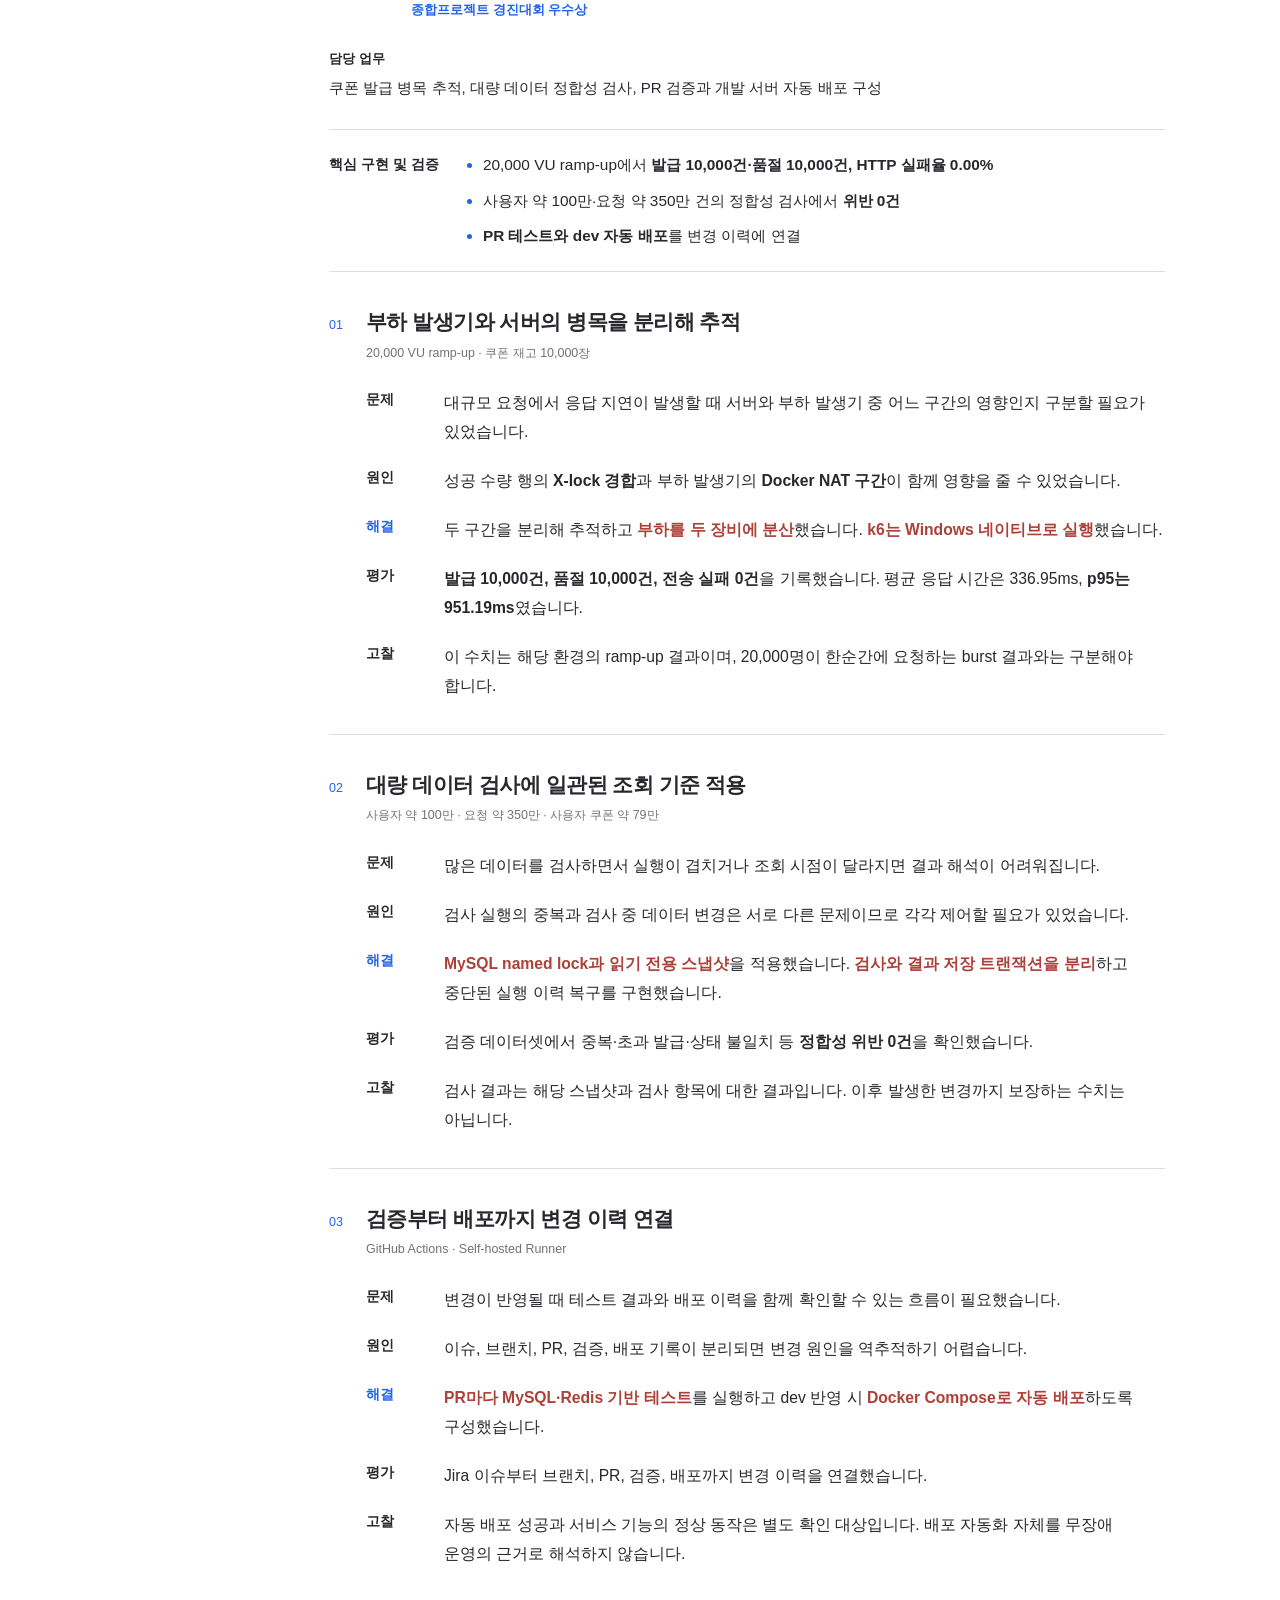
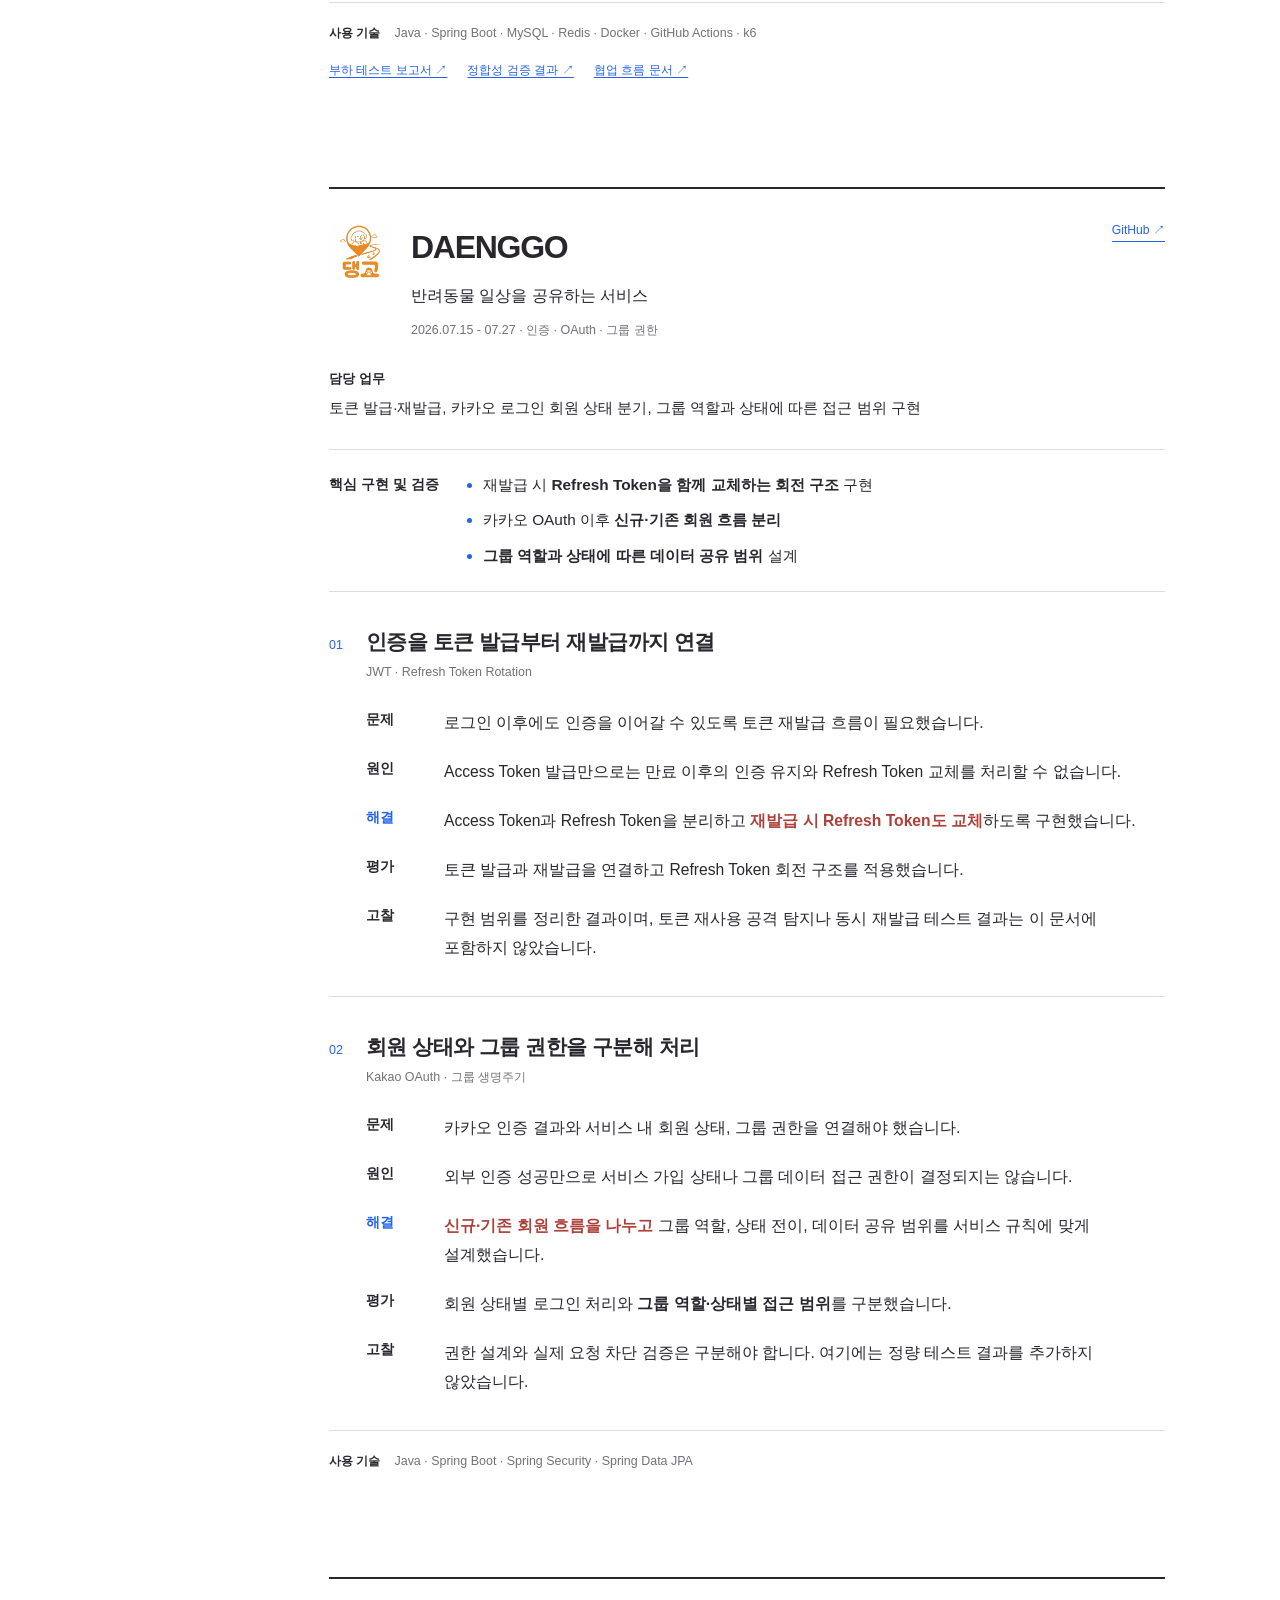
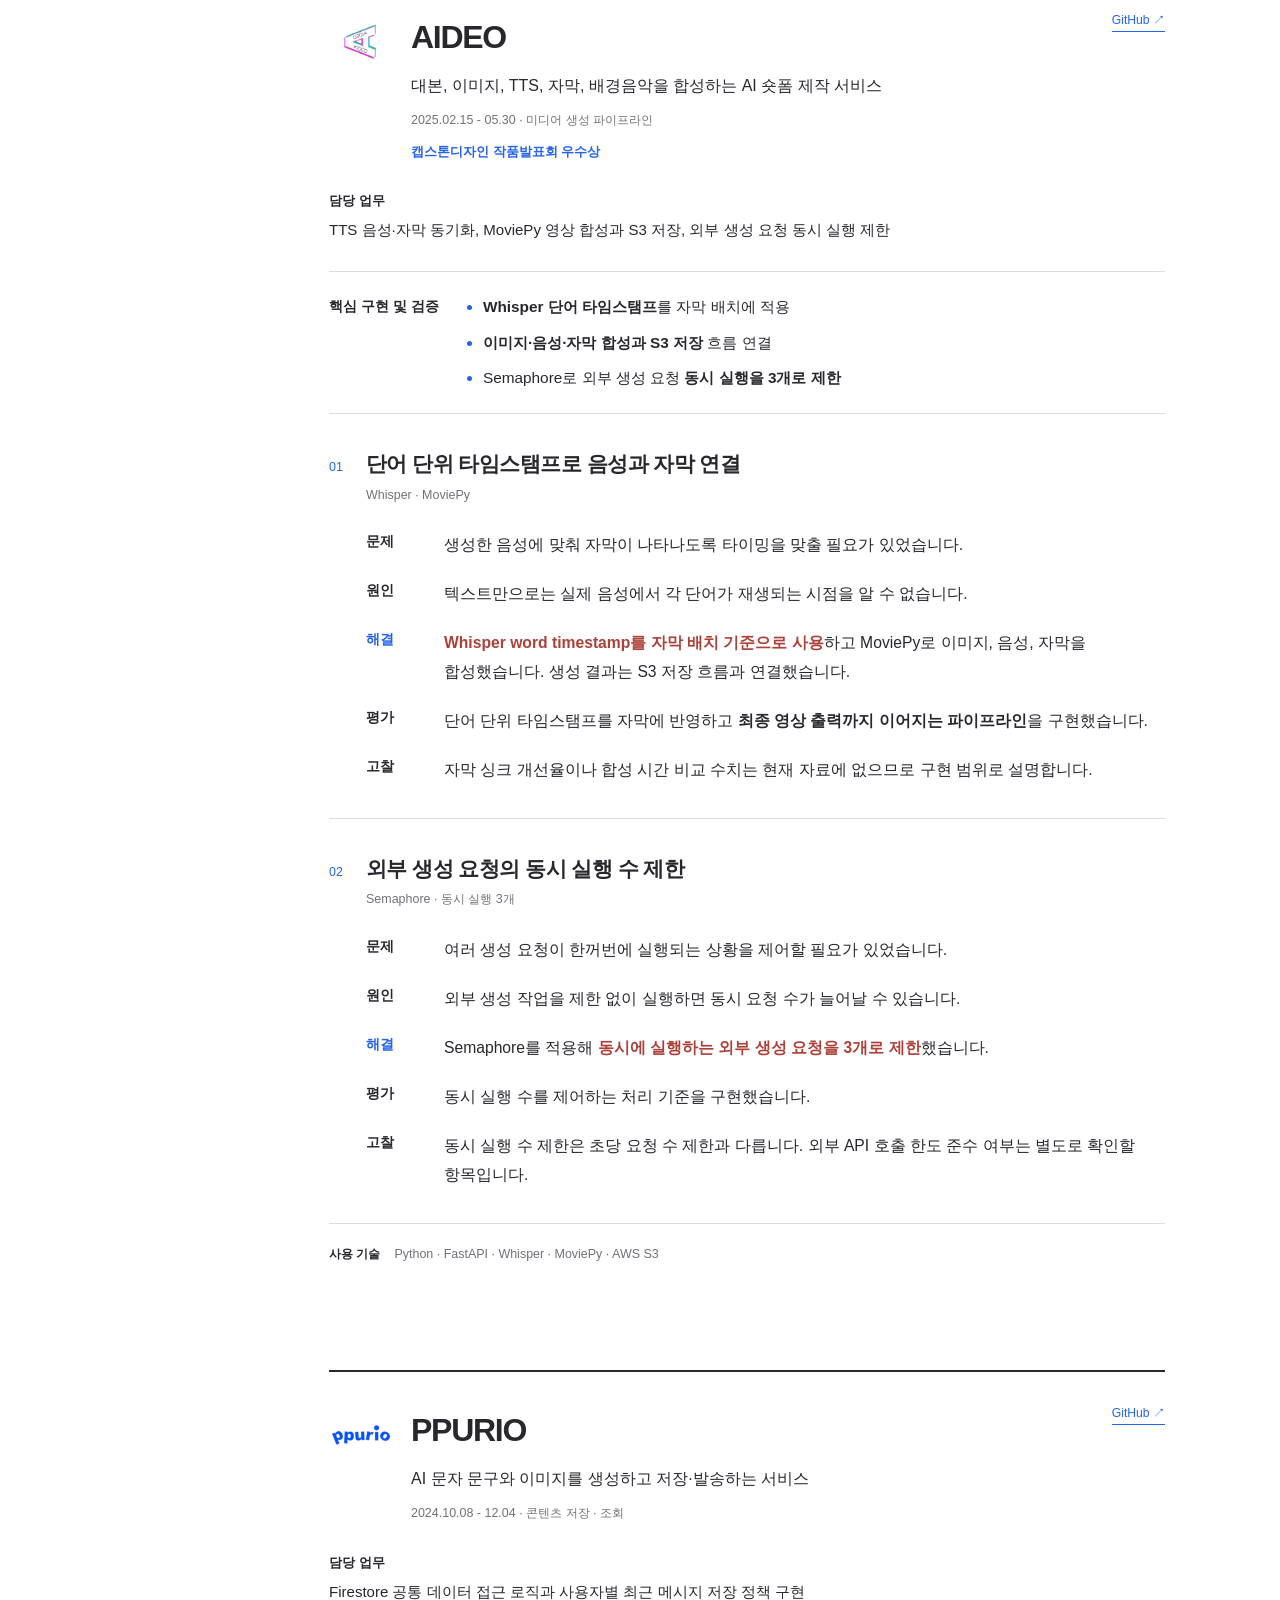
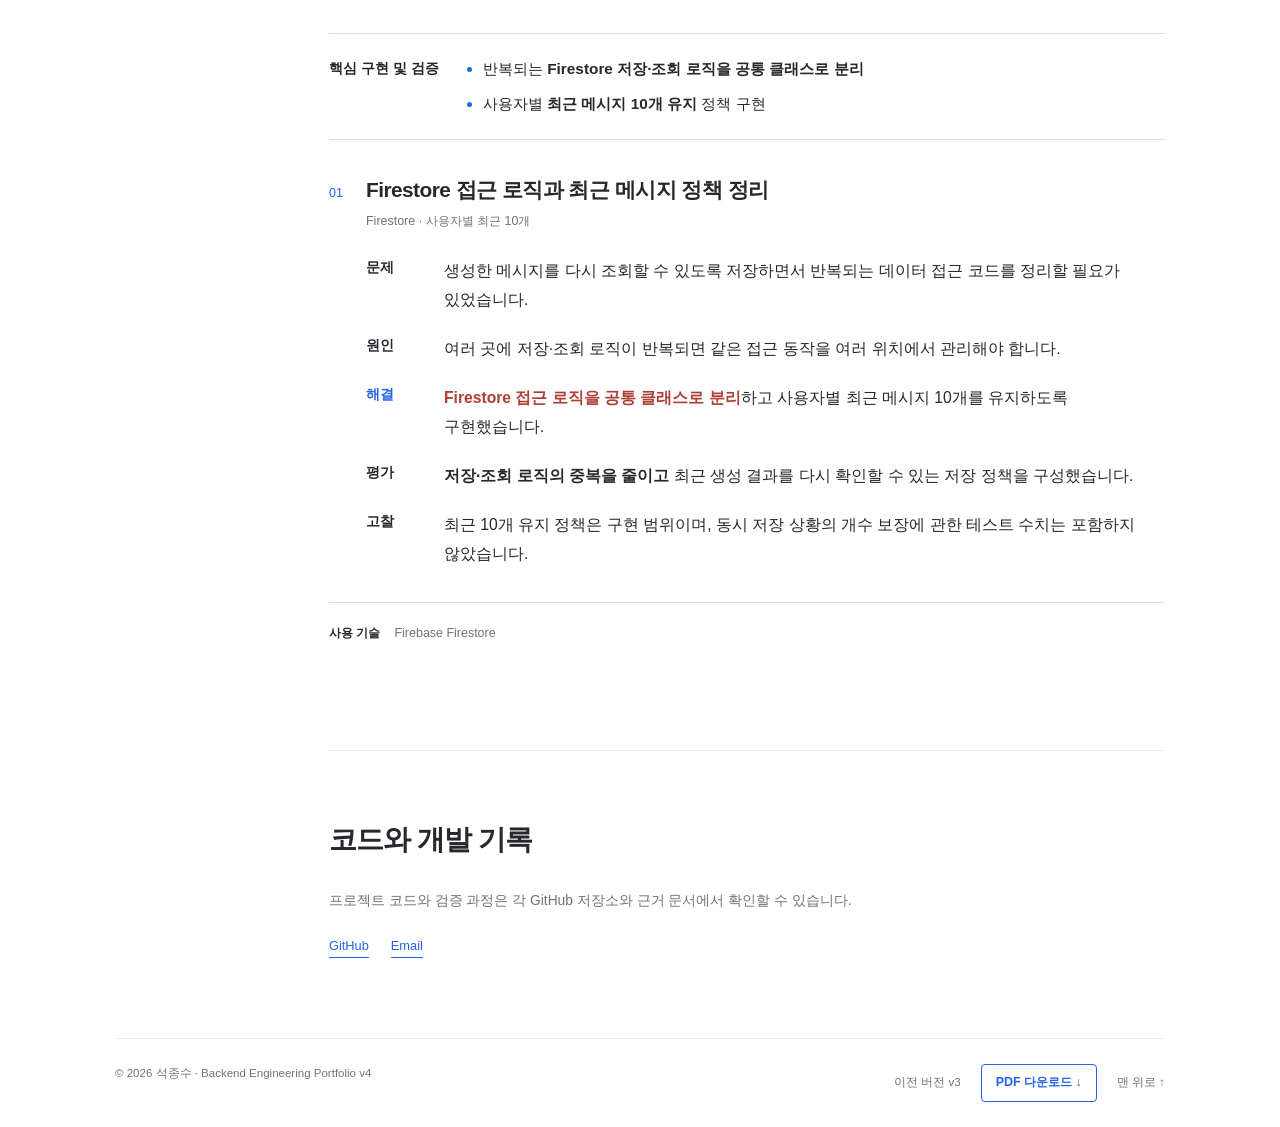
==== commit a43b554b: "content: display CLUTCH and AIDEO project awards" ====
--- a/index.html
+++ b/index.html
@@ -213,7 +213,7 @@
       <article class="project-document case-document" id="clutch" aria-labelledby="clutch-title">
         <header class="project-header">
           <img class="case-logo" src="assets/clutch.png" width="64" height="64" alt="CLUTCH 로고" loading="lazy">
-          <div class="project-heading"><h2 id="clutch-title">CLUTCH</h2><p class="case-description">LoL Esports 시청 경험을 쿠폰, 포인트, 세트 승패 예측으로 연결한 서비스</p><p class="case-meta">2026.08.11 - 08.31 · 부하 테스트 · 데이터 정합성 · CI/CD</p></div>
+          <div class="project-heading"><h2 id="clutch-title">CLUTCH</h2><p class="case-description">LoL Esports 시청 경험을 쿠폰, 포인트, 세트 승패 예측으로 연결한 서비스</p><p class="case-meta">2026.08.11 - 08.31 · 부하 테스트 · 데이터 정합성 · CI/CD</p><p class="case-award"><strong>종합프로젝트 경진대회 우수상</strong></p></div>
           <a href="https://github.com/seok-cess/Clutch-BE" target="_blank" rel="noreferrer">GitHub ↗</a>
         </header>
         <p class="responsibility"><strong>담당 업무</strong>쿠폰 발급 병목 추적, 대량 데이터 정합성 검사, PR 검증과 개발 서버 자동 배포 구성</p>
@@ -259,7 +259,7 @@
       <article class="project-document case-document" id="aideo" aria-labelledby="aideo-title">
         <header class="project-header">
           <img class="case-logo" src="assets/aideo.png" width="64" height="64" alt="AIDEO 로고" loading="lazy">
-          <div class="project-heading"><h2 id="aideo-title">AIDEO</h2><p class="case-description">대본, 이미지, TTS, 자막, 배경음악을 합성하는 AI 숏폼 제작 서비스</p><p class="case-meta">2025.02.15 - 05.30 · 미디어 생성 파이프라인</p></div>
+          <div class="project-heading"><h2 id="aideo-title">AIDEO</h2><p class="case-description">대본, 이미지, TTS, 자막, 배경음악을 합성하는 AI 숏폼 제작 서비스</p><p class="case-meta">2025.02.15 - 05.30 · 미디어 생성 파이프라인</p><p class="case-award"><strong>캡스톤디자인 작품발표회 우수상</strong></p></div>
           <a href="https://github.com/ComPyeong-Capstone" target="_blank" rel="noreferrer">GitHub ↗</a>
         </header>
         <p class="responsibility"><strong>담당 업무</strong>TTS 음성·자막 동기화, MoviePy 영상 합성과 S3 저장, 외부 생성 요청 동시 실행 제한</p>
